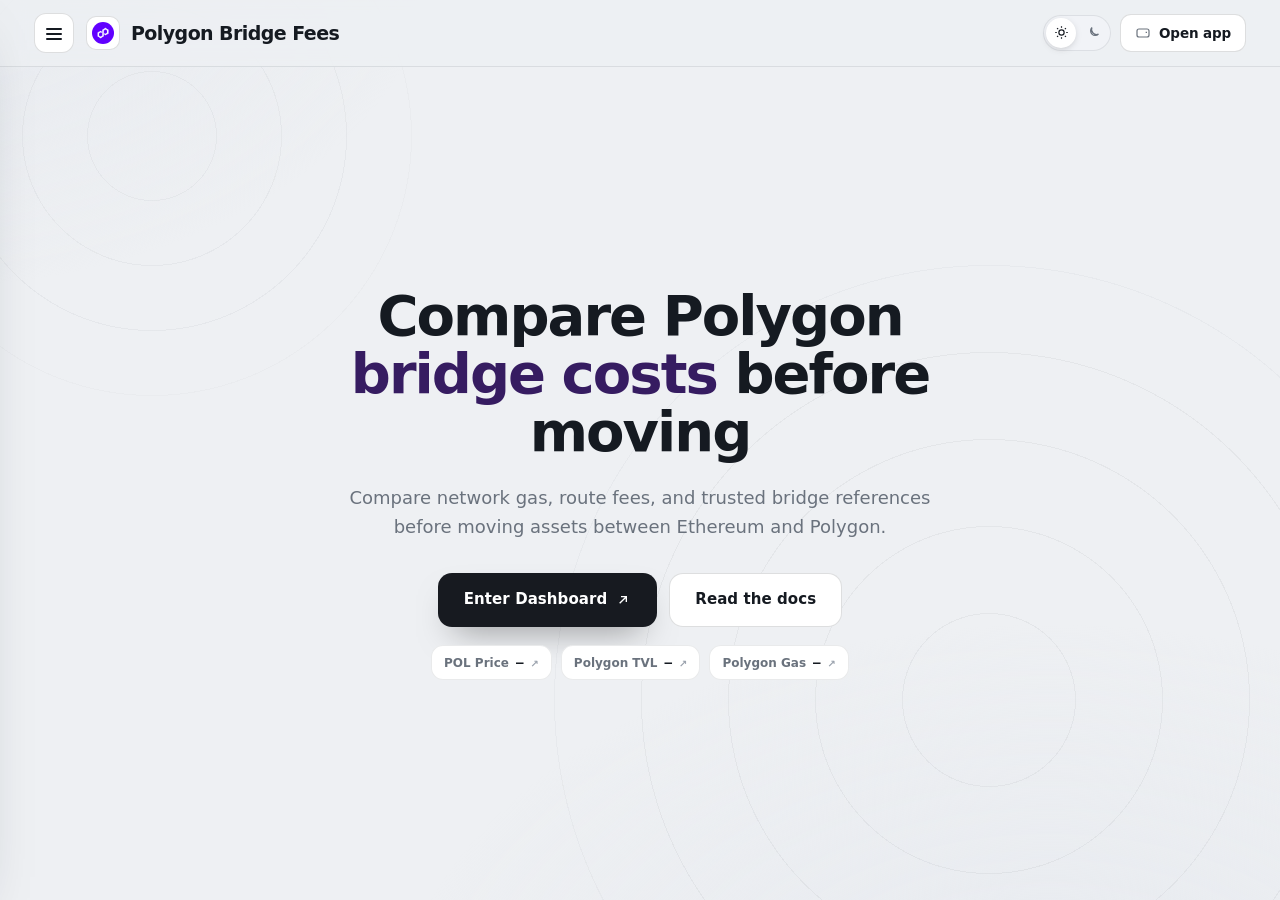
==== index.html @ 73eb5179 "Update" ====
<!doctype html>
<html lang="en">
<head>
  <meta charset="utf-8">
  <meta name="viewport" content="width=device-width, initial-scale=1">
  <title>Polygon Bridge Fees — Compare Polygon bridge costs before moving</title>
  <meta name="description" content="Polygon Bridge Fees are the route-dependent costs of moving assets to or from Polygon, including network gas and any third-party routing or liquidity ">
  <meta name="robots" content="index,follow,max-snippet:-1,max-image-preview:large,max-video-preview:-1">
  <meta name="theme-color" content="#eef0f3">
  <link rel="canonical" href="https://polygon-bridge-fees.github.io/">
  <link rel="icon" type="image/png" href="favicon.png">
  <link rel="prefetch" href="dashboard/index.html">
  <link rel="preconnect" href="https://defillama.com/" crossorigin>
  <link rel="preconnect" href="https://coins.llama.fi" crossorigin>
  <meta property="og:type" content="website"><meta property="og:url" content="https://polygon-bridge-fees.github.io/">
  <meta property="og:title" content="Polygon Bridge Fees — Compare Polygon bridge costs before moving">
  <meta property="og:description" content="Polygon Bridge Fees are the route-dependent costs of moving assets to or from Polygon, including network gas and any third-party routing or liquidity ">
  <meta property="og:site_name" content="Polygon Bridge Fees dashboard"><meta property="og:image" content="https://polygon-bridge-fees.github.io/og-cover.png">
  <meta name="twitter:card" content="summary_large_image"><meta name="twitter:title" content="Polygon Bridge Fees — Compare Polygon bridge costs before moving"><meta name="twitter:description" content="Polygon Bridge Fees are the route-dependent costs of moving assets to or from Polygon, including network gas and any third-party routing or liquidity "><meta name="twitter:image" content="https://polygon-bridge-fees.github.io/og-cover.png">
  <script type="application/ld+json">
  {
    "@context":"https://schema.org",
    "@graph":[
      {"@type":"WebSite","@id":"https://polygon-bridge-fees.github.io/#website","url":"https://polygon-bridge-fees.github.io/","name":"Polygon Bridge Fees dashboard","inLanguage":"en-US"},
      {"@type":"Thing","@id":"https://polygon-bridge-fees.github.io/#brand","name":"Polygon Bridge Fees",
       "description":"Polygon Bridge Fees are the route-dependent costs of moving assets to or from Polygon, including network gas and any third-party routing or liquidity charges.",
       "sameAs":["https://polygon.technology/", "https://portal.polygon.technology/bridge", "https://docs.polygon.technology/tools/wallets/portal", "https://github.com/maticnetwork/pos-portal"]},
      {"@type":"WebPage","@id":"https://polygon-bridge-fees.github.io/#webpage","url":"https://polygon-bridge-fees.github.io/","name":"Polygon Bridge Fees \u2014 Compare Polygon bridge costs before moving","description":"Polygon Bridge Fees are the route-dependent costs of moving assets to or from Polygon, including network gas and any third-party routing or liquidity ","isPartOf":{"@id":"https://polygon-bridge-fees.github.io/#website"},"about":{"@id":"https://polygon-bridge-fees.github.io/#brand"},"mainEntity":{"@id":"https://polygon-bridge-fees.github.io/#brand"},"inLanguage":"en-US","mentions":[{"@type":"Thing","name":"Ethereum gas fees","sameAs":"https://ethereum.org/developers/docs/gas/"},{"@type":"Thing","name":"Blockchain bridges","sameAs":"https://ethereum.org/bridges"}]},
      {"@type":"ItemList","@id":"https://polygon-bridge-fees.github.io/#resources","name":"Polygon Bridge Fees \u2014 resources & references","itemListElement":[{"@type":"ListItem","position":1,"name":"Polygon Portal Docs","url":"https://docs.polygon.technology/tools/wallets/portal"},{"@type":"ListItem","position":2,"name":"How Bridging Works","url":"https://support.polygon.technology/support/solutions/articles/82000905011-how-does-bridging-work-"},{"@type":"ListItem","position":3,"name":"Polygon Chain Overview","url":"https://docs.polygon.technology/pos/overview"},{"@type":"ListItem","position":4,"name":"Polygon on Wikipedia","url":"https://en.wikipedia.org/wiki/Polygon_%28blockchain%29"},{"@type":"ListItem","position":5,"name":"POL Price","url":"https://www.coingecko.com/en/coins/polygon"},{"@type":"ListItem","position":6,"name":"Polygon TVL","url":"https://defillama.com/chain/polygon"},{"@type":"ListItem","position":7,"name":"Bridge Aggregator Volume","url":"https://defillama.com/bridge-aggregators/chain/polygon"},{"@type":"ListItem","position":8,"name":"Polygon PoS Risk","url":"https://l2beat.com/scaling/projects/polygon-pos"},{"@type":"ListItem","position":9,"name":"Polygon Gas Station","url":"https://docs.polygon.technology/tools/gas/polygon-gas-station"},{"@type":"ListItem","position":10,"name":"Polygon Bridge","url":"https://portal.polygon.technology/bridge"},{"@type":"ListItem","position":11,"name":"Building on Polygon","url":"https://docs.polygon.technology/pos/get-started/building-on-polygon"},{"@type":"ListItem","position":12,"name":"State Transfer","url":"https://docs.polygon.technology/pos/how-to/bridging/l1-l2-communication/state-transfer"},{"@type":"ListItem","position":13,"name":"Mapped Tokens","url":"https://docs.polygon.technology/pos/reference/mapped-tokens"},{"@type":"ListItem","position":14,"name":"Security Reports","url":"https://docs.polygon.technology/tools/security/reports"},{"@type":"ListItem","position":15,"name":"Bug Bounty","url":"https://docs.polygon.technology/tools/security/bugbounty"},{"@type":"ListItem","position":16,"name":"PoS Portal Source","url":"https://github.com/maticnetwork/pos-portal"},{"@type":"ListItem","position":17,"name":"PoS Multisignatures","url":"https://docs.polygon.technology/pos/reference/commit-chain-multisigs"}]}
    ]
  }
  </script>
  <style>
:root{
  --bg:#eef0f3; --bg-2:#e7eaef; --panel:#ffffff; --field:#f1f3f7; --field-2:#e9edf2;
  --ink:#151a21; --text:#414954; --muted:#6a727d; --faint:#9aa2ad;
  --line:rgba(20,26,33,.09); --line-2:rgba(20,26,33,.14);
  --accent:#8247e5; --accent-ink:#361c61; --accent-soft:rgba(130,71,229,0.13); --accent-glow:rgba(130,71,229,0.3);
  --cta:#171a20; --cta-hover:#0a0c10; --cta-ink:#ffffff;
  --shadow-card:0 1px 0 rgba(20,26,33,.02), 0 40px 80px -42px rgba(24,32,48,.40), 0 14px 30px -22px rgba(24,32,48,.24);
  --shadow-pop:0 24px 60px -26px rgba(24,32,48,.38), 0 8px 20px -12px rgba(24,32,48,.22);
  --mono: ui-monospace, "SF Mono", SFMono-Regular, Menlo, Consolas, monospace;
  --font: Inter, ui-sans-serif, system-ui, -apple-system, "Segoe UI", Roboto, sans-serif;
  --ease: cubic-bezier(0.22, 0.7, 0.24, 1);
  color-scheme: light;
}
html[data-theme="dark"]{
  --bg:#0b0e13; --bg-2:#0e131b; --panel:#141a24; --field:#1b2230; --field-2:#232c3d;
  --ink:#e9eef7; --text:#bcc5d6; --muted:#8b95a8; --faint:#606a7e;
  --line:rgba(226,234,250,.10); --line-2:rgba(226,234,250,.18);
  --accent:#a57aec; --accent-ink:#c0a3f2; --accent-soft:rgba(165,122,236,0.16); --accent-glow:rgba(165,122,236,0.34);
  --cta:#a57aec; --cta-hover:#8d68ca; --cta-ink:#ffffff;
  --shadow-card:0 30px 70px -34px rgba(0,0,0,.66), 0 6px 18px -10px rgba(0,0,0,.5);
  --shadow-pop:0 24px 60px -26px rgba(0,0,0,.7);
  color-scheme: dark;
}
*{ box-sizing:border-box; }
html{ height:100%; scroll-behavior:smooth; }
@media (prefers-reduced-motion: reduce){ html{ scroll-behavior:auto; } }
body{ margin:0; min-width:320px; height:100%; overflow:hidden; color:var(--text); background:var(--bg); font-family:var(--font); font-size:15px; line-height:1.55; -webkit-font-smoothing:antialiased; text-rendering:optimizeLegibility; }
a{ color:inherit; text-decoration:none; }
button{ font:inherit; color:inherit; background:none; border:none; cursor:pointer; }
img{ display:block; max-width:100%; }
h1,h2,h3,p{ margin:0; }
a:focus-visible, button:focus-visible, summary:focus-visible{ outline:2px solid var(--accent); outline-offset:3px; border-radius:10px; }
.skip{ position:absolute; left:-999px; }
.skip:focus{ left:12px; top:12px; z-index:120; padding:9px 15px; border-radius:10px; background:var(--cta); color:var(--cta-ink); font-weight:750; }
.bg{ position:fixed; inset:0; z-index:0; pointer-events:none; overflow:hidden; background:
  radial-gradient(1100px 700px at 82% 116%, var(--bg-2), transparent 60%),
  radial-gradient(900px 620px at -6% -8%, var(--bg-2), transparent 58%); }
.bg::before{ content:""; position:absolute; right:-14%; bottom:-30%; width:min(92vw,940px); aspect-ratio:1; border-radius:50%;
  background:repeating-radial-gradient(circle at center, transparent 0 86px, var(--line) 86px 87px); opacity:.5; mask:radial-gradient(circle at center, #000 62%, transparent 72%); }
.bg::after{ content:""; position:absolute; left:-10%; top:-16%; width:min(70vw,560px); aspect-ratio:1; border-radius:50%;
  background:repeating-radial-gradient(circle at center, transparent 0 64px, var(--line) 64px 65px); opacity:.4; mask:radial-gradient(circle at center, #000 60%, transparent 72%); }
.topbar{ position:relative; z-index:70; flex:0 0 auto; display:flex; align-items:center; justify-content:space-between; gap:14px; padding:13px clamp(16px,3.4vw,34px);
  background:color-mix(in srgb, var(--bg) 78%, transparent); backdrop-filter:saturate(140%) blur(12px); -webkit-backdrop-filter:saturate(140%) blur(12px); border-bottom:1px solid var(--line); }
.tb-left{ display:flex; align-items:center; gap:12px; min-width:0; }
.hamb{ display:grid; place-items:center; width:40px; height:40px; flex:0 0 auto; position:relative; border:1px solid var(--line-2); border-radius:12px; background:var(--panel); color:var(--ink); transition:border-color .15s var(--ease); }
.hamb:hover{ border-color:var(--accent); }
.hamb .bar{ position:absolute; left:11px; right:11px; height:2px; border-radius:2px; background:currentColor; transition:transform .24s var(--ease), opacity .18s var(--ease); }
.hamb .bar:nth-child(1){ top:14px; } .hamb .bar:nth-child(2){ top:19px; } .hamb .bar:nth-child(3){ top:24px; }
body.drawer-open .hamb .bar:nth-child(1){ transform:translateY(5px) rotate(45deg); }
body.drawer-open .hamb .bar:nth-child(2){ opacity:0; }
body.drawer-open .hamb .bar:nth-child(3){ transform:translateY(-5px) rotate(-45deg); }
.brand{ display:flex; align-items:center; gap:11px; min-width:0; }
.brand-logo{ width:34px; height:34px; flex:0 0 auto; display:grid; place-items:center; border-radius:10px; background:var(--panel); box-shadow:inset 0 0 0 1px var(--line-2); }
.brand-logo img{ width:22px; height:22px; border-radius:50%; }
.brand-name{ font-size:19px; font-weight:820; letter-spacing:-0.03em; color:var(--ink); line-height:1.1; white-space:nowrap; }
.tb-right{ display:flex; align-items:center; gap:9px; }
.theme-toggle{ display:inline-flex; align-items:center; gap:2px; padding:3px; border-radius:999px; background:var(--field); box-shadow:inset 0 0 0 1px var(--line); }
.theme-toggle button{ display:grid; place-items:center; width:30px; height:30px; border-radius:999px; color:var(--muted); transition:color .15s var(--ease), background-color .15s var(--ease); }
.theme-toggle button svg{ width:15px; height:15px; }
.theme-toggle button[aria-pressed="true"]{ color:var(--ink); background:var(--panel); box-shadow:0 2px 8px -3px rgba(0,0,0,.28); }
.btn-app{ display:inline-flex; align-items:center; gap:8px; padding:9px 15px; border-radius:11px; background:var(--panel); color:var(--ink); font-size:13.5px; font-weight:700; letter-spacing:-0.01em; box-shadow:inset 0 0 0 1px var(--line-2); transition:box-shadow .15s var(--ease), transform .15s var(--ease); white-space:nowrap; }
.btn-app svg{ width:16px; height:16px; color:var(--muted); }
.btn-app:hover{ box-shadow:inset 0 0 0 1px var(--accent); transform:translateY(-1px); }
.btn-app:hover svg{ color:var(--accent-ink); }
.scrim{ position:fixed; inset:0; z-index:80; background:rgba(10,14,17,.42); opacity:0; visibility:hidden; transition:opacity .28s var(--ease), visibility .28s var(--ease); }
body.drawer-open .scrim{ opacity:1; visibility:visible; }
.drawer{ position:fixed; z-index:90; top:0; left:0; height:100dvh; width:300px; max-width:86vw; display:flex; flex-direction:column; padding:16px 14px 16px; background:var(--panel); border-right:1px solid var(--line); box-shadow:var(--shadow-pop);
  transform:translateX(-104%); transition:transform .3s var(--ease); overflow-y:auto; }
body.drawer-open .drawer{ transform:translateX(0); }
.drawer-head{ display:flex; align-items:center; justify-content:space-between; gap:10px; padding:2px 6px 8px; }
.drawer-head .brand-name{ font-size:15px; }
.drawer-close{ display:grid; place-items:center; width:34px; height:34px; border-radius:10px; color:var(--muted); }
.drawer-close:hover{ color:var(--ink); background:var(--field); }
.drawer-close svg{ width:17px; height:17px; }
.nav-label{ margin:15px 12px 6px; font-size:10px; font-weight:750; letter-spacing:0.15em; text-transform:uppercase; color:var(--faint); }
.nav-item{ display:flex; align-items:center; gap:12px; padding:9px 12px; border-radius:10px; color:var(--text); font-size:14px; font-weight:650; transition:color .15s var(--ease), background-color .15s var(--ease); }
.nav-item .ni-ico{ width:18px; height:18px; flex:0 0 auto; color:var(--muted); }
.nav-item.is-active{ color:var(--accent-ink); background:var(--accent-soft); }
.nav-item.is-active .ni-ico{ color:var(--accent-ink); }
.nav-item:hover{ color:var(--ink); background:var(--field); }
.nav-group{ border-radius:10px; }
.nav-group summary{ display:flex; align-items:center; gap:12px; padding:9px 12px; border-radius:10px; color:var(--text); font-size:14px; font-weight:650; cursor:pointer; list-style:none; transition:color .15s var(--ease), background-color .15s var(--ease); }
.nav-group summary::-webkit-details-marker{ display:none; }
.nav-group summary .ni-ico{ width:18px; height:18px; flex:0 0 auto; color:var(--muted); }
.nav-group summary .chev{ width:15px; height:15px; margin-left:auto; color:var(--faint); transition:transform .2s var(--ease); }
.nav-group summary:hover{ color:var(--ink); background:var(--field); }
.nav-group[open] summary{ color:var(--ink); }
.nav-group[open] summary .chev{ transform:rotate(180deg); }
.nav-sub{ display:flex; flex-direction:column; gap:1px; padding:2px 0 8px 42px; }
.nav-sub a{ display:flex; align-items:baseline; gap:7px; padding:6px 10px; border-radius:8px; color:var(--muted); font-size:12.5px; font-weight:550; transition:color .15s var(--ease), background-color .15s var(--ease); }
.nav-sub a small{ color:var(--faint); font-size:10.5px; font-weight:500; }
.nav-sub a:hover{ color:var(--accent-ink); background:var(--field); }
.drawer-foot{ margin-top:auto; padding-top:13px; border-top:1px solid var(--line); }
.disclose{ margin:8px 8px 0; font-size:11px; line-height:1.5; color:var(--muted); }
.disclose strong{ color:var(--text); font-weight:750; }
.fine{ margin:6px 8px 0; font-size:10.5px; line-height:1.45; color:var(--faint); }
.app{ height:100dvh; display:flex; flex-direction:column; overflow:hidden; position:relative; z-index:1; }
.wrap{ flex:1 1 auto; min-height:0; display:grid; place-items:center; overflow:hidden; }
.stage{ width:100%; max-width:560px; max-height:100%; margin-inline:auto; padding:clamp(14px,3vh,36px) clamp(16px,3.4vw,26px); display:flex; flex-direction:column; align-items:center; text-align:center; }
.lead{ margin:0 0 clamp(13px,2.2vh,20px); max-width:24ch; font-size:clamp(19px,2.5vw,27px); line-height:1.16; letter-spacing:-0.025em; font-weight:750; color:var(--ink); }
.lead .hl{ color:var(--accent-ink); }
.hero-chips{ display:flex; flex-wrap:wrap; justify-content:center; gap:9px; margin-top:clamp(13px,2.2vh,18px); }
.hchip{ display:inline-flex; align-items:baseline; gap:7px; padding:8px 13px; border-radius:12px; background:var(--panel); box-shadow:inset 0 0 0 1px var(--line); font-size:12px; font-weight:600; color:var(--muted); transition:box-shadow .15s var(--ease), color .15s var(--ease); }
.hchip b{ color:var(--ink); font-family:var(--mono); font-size:12.5px; font-weight:650; font-variant-numeric:tabular-nums; }
.hchip .ext{ color:var(--faint); font-size:10px; }
a.hchip:hover{ box-shadow:inset 0 0 0 1px var(--accent); color:var(--text); }
a.hchip:hover .ext{ color:var(--accent-ink); }
.swap-card{ position:relative; width:min(480px,100%); border-radius:28px; background:var(--panel); padding:clamp(20px,4vw,30px); text-align:left; box-shadow:var(--shadow-card); }
.card-head{ display:flex; align-items:center; justify-content:space-between; margin:2px 4px 17px; }
.card-title{ font-size:15px; font-weight:800; letter-spacing:-0.02em; color:var(--ink); }
.badge{ display:inline-flex; align-items:center; gap:6px; padding:5px 11px; border-radius:999px; color:var(--accent-ink); background:var(--accent-soft); font-size:10px; font-weight:750; letter-spacing:0.07em; text-transform:uppercase; }
.badge i{ width:6px; height:6px; border-radius:50%; background:var(--accent); }
.field{ position:relative; padding:17px 18px 18px; border-radius:19px; background:var(--field); }
.field + .field{ margin-top:6px; }
.field-top{ display:flex; align-items:center; justify-content:space-between; }
.field-label{ font-size:12px; font-weight:600; color:var(--muted); }
.field-bal{ font-size:11px; font-weight:600; color:var(--faint); }
.field-row{ display:flex; align-items:center; justify-content:space-between; gap:12px; margin-top:11px; min-width:0; }
.amount{ min-width:0; }
.amount b{ display:block; font-size:clamp(29px,5vw,38px); font-weight:750; line-height:1; letter-spacing:-0.02em; color:var(--ink); font-variant-numeric:tabular-nums; }
.amount span{ display:block; margin-top:6px; font-size:11px; font-weight:600; color:var(--faint); }
.token-pill{ display:inline-flex; align-items:center; gap:10px; flex:0 0 auto; padding:7px 12px 7px 8px; border-radius:999px; background:var(--panel); box-shadow:0 4px 14px -8px rgba(0,0,0,.4), inset 0 0 0 1px var(--line); transition:box-shadow .15s var(--ease); }
.token-pill:hover{ box-shadow:0 6px 18px -8px rgba(0,0,0,.42), inset 0 0 0 1px var(--line-2); }
.token-pill img{ width:26px; height:26px; flex:0 0 auto; border-radius:50%; }
.token-meta{ display:flex; flex-direction:column; line-height:1.05; min-width:0; }
.token-meta small{ font-size:9.5px; font-weight:600; letter-spacing:0.06em; text-transform:uppercase; color:var(--faint); }
.token-meta b{ font-size:15px; font-weight:800; letter-spacing:-0.01em; color:var(--ink); white-space:nowrap; }
.token-pill .chev{ width:14px; height:14px; flex:0 0 auto; color:var(--faint); }
.reverse{ position:relative; z-index:2; display:grid; place-items:center; width:40px; height:40px; margin:-14px auto; border:4px solid var(--panel); border-radius:13px; background:var(--field-2); color:var(--muted); box-shadow:0 6px 16px -8px rgba(0,0,0,.4); transition:transform .28s var(--ease), color .15s var(--ease), background-color .15s var(--ease); }
.reverse svg{ width:16px; height:16px; }
.reverse:hover{ color:var(--cta-ink); background:var(--accent); transform:rotate(180deg); }
.details-btn{ display:flex; align-items:center; justify-content:center; gap:8px; width:100%; margin-top:12px; padding:12px; border-radius:14px; background:var(--field); color:var(--muted); font-size:12px; font-weight:750; letter-spacing:0.06em; text-transform:uppercase; transition:color .15s var(--ease), background-color .15s var(--ease); }
.details-btn svg{ width:14px; height:14px; transition:transform .2s var(--ease); }
.details-btn:hover{ color:var(--ink); }
.details-btn[aria-expanded="true"] svg{ transform:rotate(180deg); }
.details{ overflow:hidden; max-height:0; opacity:0; transition:max-height .3s var(--ease), opacity .22s var(--ease), margin .3s var(--ease); }
.details.open{ max-height:280px; opacity:1; margin-top:6px; }
.d-row{ display:flex; align-items:center; justify-content:space-between; gap:12px; padding:11px 8px; border-bottom:1px solid var(--line); }
.d-row:last-child{ border-bottom:0; }
.d-row span{ font-size:12.5px; font-weight:600; color:var(--muted); }
.d-row b{ font-size:12.5px; font-weight:700; color:var(--text); }
.d-row b.ok{ color:var(--accent-ink); }
.d-row b.mono{ font-family:var(--mono); font-size:11px; }
.cta{ display:flex; align-items:center; justify-content:center; gap:8px; margin-top:12px; padding:16px; border-radius:16px; background:var(--cta); color:var(--cta-ink); font-size:15px; font-weight:800; letter-spacing:0.03em; text-transform:uppercase; box-shadow:0 16px 34px -16px rgba(0,0,0,.5); transition:background-color .15s var(--ease), transform .15s var(--ease); }
.cta svg{ width:16px; height:16px; }
.cta:hover{ background:var(--cta-hover); transform:translateY(-1px); }
.card-note{ margin:13px 4px 0; font-size:11px; line-height:1.5; color:var(--faint); text-align:center; }
.card-note a{ color:var(--muted); text-decoration:underline; text-decoration-color:var(--line-2); text-underline-offset:2px; }
.card-note a:hover{ color:var(--accent-ink); }
@media (max-width:560px){
  .brand-name{ font-size:16px; } .btn-app span{ display:none; } .btn-app{ padding:9px 11px; }
  .stage{ padding:12px 16px; }
  .lead{ font-size:clamp(18px,5.5vw,24px); margin-bottom:14px; }
  .swap-card{ padding:18px; } .field{ padding:14px 15px 15px; } .amount b{ font-size:29px; }
  .hero-chips{ margin-top:12px; }
}
@media (max-height:700px){ .lead{ font-size:clamp(17px,4.5vw,21px); margin-bottom:10px; } .hero-chips{ display:none; } }
@media (max-height:600px){ .field{ padding:12px 15px 13px; } .amount b{ font-size:26px; } .details-btn{ margin-top:8px; padding:9px; } .cta{ padding:14px; margin-top:8px; } }
@media (prefers-reduced-motion: reduce){ *{ transition:none !important; } }
.stage.is-hero{ max-width:780px; }
.hero{ display:flex; flex-direction:column; align-items:center; text-align:center; }
.hero-h2{ margin:0; max-width:17ch; font-size:clamp(31px,5.8vw,56px); line-height:1.04; letter-spacing:-0.035em; font-weight:830; color:var(--ink); }
.hero-h2 .hl{ color:var(--accent-ink); }
.hero-sub{ margin:clamp(16px,2.8vh,23px) auto 0; max-width:54ch; font-size:clamp(15px,1.65vw,18px); line-height:1.58; color:var(--muted); font-weight:450; }
.hero-cta{ display:flex; flex-wrap:wrap; align-items:center; justify-content:center; gap:12px; margin-top:clamp(22px,3.6vh,32px); }
.hero-cta .cta{ margin-top:0; text-transform:none; letter-spacing:0.005em; padding:15px 26px; font-size:15px; border-radius:14px; }
.hero-cta .cta-ghost{ background:var(--panel); color:var(--ink); box-shadow:inset 0 0 0 1px var(--line-2); }
.hero-cta .cta-ghost:hover{ background:var(--field); box-shadow:inset 0 0 0 1px var(--accent); transform:translateY(-1px); }
@media (max-width:560px){ .hero-cta{ flex-direction:column; width:100%; max-width:340px; } .hero-cta .cta{ width:100%; } }
@media (max-height:640px){ .hero-sub{ font-size:14px; margin-top:12px; } .hero-chips{ display:none; } }
  </style>
  <script>document.documentElement.classList.add('js')</script>
</head>
<body>
  <a class="skip" href="#route-preview">Skip to preview</a>
  <div class="bg" aria-hidden="true"></div>

  <div class="app">
  <header class="topbar">
    <div class="tb-left">
      <button class="hamb" type="button" id="hamb" aria-label="Open navigation" aria-controls="drawer" aria-expanded="false"><span class="bar"></span><span class="bar"></span><span class="bar"></span></button>
      <div class="brand"><span class="brand-logo"><img src="favicon.png" width="22" height="22" alt="Polygon Bridge Fees logo"></span><h1 class="brand-name">Polygon Bridge Fees</h1></div>
    </div>
    <div class="tb-right">
      <div class="theme-toggle" role="group" aria-label="Color theme">
        <button type="button" id="theme-light" aria-pressed="true" aria-label="Light theme"><svg viewBox="0 0 24 24" fill="none" stroke="currentColor" stroke-width="1.9" aria-hidden="true"><circle cx="12" cy="12" r="4.2"/><path d="M12 2v2.4M12 19.6V22M2 12h2.4M19.6 12H22M4.9 4.9l1.7 1.7M17.4 17.4l1.7 1.7M19.1 4.9l-1.7 1.7M6.6 17.4l-1.7 1.7"/></svg></button>
        <button type="button" id="theme-dark" aria-pressed="false" aria-label="Dark theme"><svg viewBox="0 0 24 24" fill="none" stroke="currentColor" stroke-width="1.9" aria-hidden="true"><path d="M20 14.5A8 8 0 0 1 9.5 4a6.5 6.5 0 1 0 10.5 10.5z"/></svg></button>
      </div>
      <a class="btn-app" href="dashboard/" target="_blank" rel="noopener noreferrer"><svg viewBox="0 0 24 24" fill="none" stroke="currentColor" stroke-width="1.8" aria-hidden="true"><rect x="3" y="6" width="18" height="12" rx="3"/><path d="M16 11h2"/></svg><span>Open app</span></a>
    </div>
  </header>

  <div class="scrim" id="scrim" tabindex="-1"></div>
  <aside class="drawer" id="drawer" aria-label="Primary" aria-hidden="true">
    <div class="drawer-head">
      <div class="brand"><span class="brand-logo"><img src="favicon.png" width="22" height="22" alt=""></span><span class="brand-name">Polygon Bridge Fees</span></div>
      <button class="drawer-close" type="button" id="drawer-close" aria-label="Close navigation"><svg viewBox="0 0 24 24" fill="none" stroke="currentColor" stroke-width="2" aria-hidden="true"><path d="M6 6l12 12M18 6L6 18"/></svg></button>
    </div>
    <nav aria-label="Sections">
      <p class="nav-label">Bridge</p>
      <a class="nav-item is-active" href="#route-preview" aria-current="page"><svg class="ni-ico" viewBox="0 0 24 24" fill="none" stroke="currentColor" stroke-width="1.8" aria-hidden="true"><path d="M7 10h11l-3-3M17 14H6l3 3"/></svg>Route preview</a>
      <p class="nav-label">Understand</p>
      <details class="nav-group" open><summary><svg class="ni-ico" viewBox="0 0 24 24" fill="none" stroke="currentColor" stroke-width="1.8" aria-hidden="true"><path d="M4 5h10a3 3 0 0 1 3 3v11a2 2 0 0 0-2-2H4zM20 5h-1a3 3 0 0 0-3 3v11a2 2 0 0 1 2-2h2z"/></svg>Bridge essentials<svg class="chev" viewBox="0 0 24 24" fill="none" stroke="currentColor" stroke-width="2" aria-hidden="true"><path d="M6 9l6 6 6-6"/></svg></summary><div class="nav-sub"><a href="https://docs.polygon.technology/tools/wallets/portal" target="_blank" rel="noopener noreferrer">Polygon Portal Docs <small>Official portal walkthrough</small></a><a href="https://support.polygon.technology/support/solutions/articles/82000905011-how-does-bridging-work-" target="_blank" rel="noopener noreferrer">How Bridging Works <small>Native bridge mechanics</small></a><a href="https://docs.polygon.technology/pos/overview" target="_blank" rel="noopener noreferrer">Polygon Chain Overview <small>Chain and checkpoint model</small></a><a href="https://en.wikipedia.org/wiki/Polygon_%28blockchain%29" target="_blank" rel="noopener noreferrer">Polygon on Wikipedia <small>Independent chain overview</small></a></div></details>
      <p class="nav-label">Markets &amp; data</p>
      <details class="nav-group"><summary><svg class="ni-ico" viewBox="0 0 24 24" fill="none" stroke="currentColor" stroke-width="1.8" aria-hidden="true"><path d="M4 5h10a3 3 0 0 1 3 3v11a2 2 0 0 0-2-2H4zM20 5h-1a3 3 0 0 0-3 3v11a2 2 0 0 1 2-2h2z"/></svg>Live fee context<svg class="chev" viewBox="0 0 24 24" fill="none" stroke="currentColor" stroke-width="2" aria-hidden="true"><path d="M6 9l6 6 6-6"/></svg></summary><div class="nav-sub"><a href="https://www.coingecko.com/en/coins/polygon" target="_blank" rel="noopener noreferrer">POL Price <small>Live POL market data</small></a><a href="https://defillama.com/chain/polygon" target="_blank" rel="noopener noreferrer">Polygon TVL <small>Polygon onchain metrics</small></a><a href="https://defillama.com/bridge-aggregators/chain/polygon" target="_blank" rel="noopener noreferrer">Bridge Aggregator Volume <small>Bridge aggregator activity</small></a><a href="https://l2beat.com/scaling/projects/polygon-pos" target="_blank" rel="noopener noreferrer">Polygon PoS Risk <small>Independent risk metrics</small></a><a href="https://docs.polygon.technology/tools/gas/polygon-gas-station" target="_blank" rel="noopener noreferrer">Polygon Gas Station <small>Official gas recommendations</small></a></div></details>
      <p class="nav-label">Guides</p>
      <details class="nav-group"><summary><svg class="ni-ico" viewBox="0 0 24 24" fill="none" stroke="currentColor" stroke-width="1.8" aria-hidden="true"><path d="M4 5h10a3 3 0 0 1 3 3v11a2 2 0 0 0-2-2H4zM20 5h-1a3 3 0 0 0-3 3v11a2 2 0 0 1 2-2h2z"/></svg>Move assets<svg class="chev" viewBox="0 0 24 24" fill="none" stroke="currentColor" stroke-width="2" aria-hidden="true"><path d="M6 9l6 6 6-6"/></svg></summary><div class="nav-sub"><a href="https://portal.polygon.technology/bridge" target="_blank" rel="noopener noreferrer">Polygon Bridge <small>Open official bridge</small></a><a href="https://docs.polygon.technology/pos/get-started/building-on-polygon" target="_blank" rel="noopener noreferrer">Building on Polygon <small>Network setup and bridging</small></a><a href="https://docs.polygon.technology/pos/how-to/bridging/l1-l2-communication/state-transfer" target="_blank" rel="noopener noreferrer">State Transfer <small>L1 L2 transfer model</small></a><a href="https://docs.polygon.technology/pos/reference/mapped-tokens" target="_blank" rel="noopener noreferrer">Mapped Tokens <small>Verified token mappings</small></a></div></details>
      <p class="nav-label">Safety</p>
      <details class="nav-group"><summary><svg class="ni-ico" viewBox="0 0 24 24" fill="none" stroke="currentColor" stroke-width="1.8" aria-hidden="true"><path d="M4 5h10a3 3 0 0 1 3 3v11a2 2 0 0 0-2-2H4zM20 5h-1a3 3 0 0 0-3 3v11a2 2 0 0 1 2-2h2z"/></svg>Verify before bridging<svg class="chev" viewBox="0 0 24 24" fill="none" stroke="currentColor" stroke-width="2" aria-hidden="true"><path d="M6 9l6 6 6-6"/></svg></summary><div class="nav-sub"><a href="https://docs.polygon.technology/tools/security/reports" target="_blank" rel="noopener noreferrer">Security Reports <small>Bridge audit index</small></a><a href="https://docs.polygon.technology/tools/security/bugbounty" target="_blank" rel="noopener noreferrer">Bug Bounty <small>Bridge bounty scope</small></a><a href="https://github.com/maticnetwork/pos-portal" target="_blank" rel="noopener noreferrer">PoS Portal Source <small>Official bridge contracts</small></a><a href="https://docs.polygon.technology/pos/reference/commit-chain-multisigs" target="_blank" rel="noopener noreferrer">PoS Multisignatures <small>Upgrade control addresses</small></a></div></details>
    </nav>
    <div class="drawer-foot">
      <p class="disclose"><strong>Independent dashboard.</strong> Not affiliated with any protocol or issuer named here.</p>
      <p class="fine">Live figures come from public third-party sources and change. Educational reference only.</p>
    </div>
  </aside>

  <div class="wrap">
    <main class="stage is-hero">
      <div class="hero" id="app">
        <h2 class="hero-h2">Compare Polygon <span class="hl">bridge costs</span> before moving</h2>
        <p class="hero-sub">Compare network gas, route fees, and trusted bridge references before moving assets between Ethereum and Polygon.</p>
        <div class="hero-cta">
          <a class="cta cta-primary" href="dashboard/" target="_blank" rel="noopener noreferrer">Enter Dashboard <svg viewBox="0 0 24 24" fill="none" stroke="currentColor" stroke-width="2" aria-hidden="true"><path d="M7 17L17 7M9 7h8v8"/></svg></a>
          <a class="cta cta-ghost" href="https://docs.polygon.technology/tools/wallets/portal" target="_blank" rel="noopener noreferrer">Read the docs</a>
        </div>
      </div>
      <div class="hero-chips">
        <a class="hchip" href="https://www.coingecko.com/en/coins/polygon" target="_blank" rel="noopener noreferrer">POL Price <b id="sig0">—</b> <span class="ext" aria-hidden="true">↗</span></a>
          <a class="hchip" href="https://defillama.com/chain/polygon" target="_blank" rel="noopener noreferrer">Polygon TVL <b id="sig1">—</b> <span class="ext" aria-hidden="true">↗</span></a>
          <a class="hchip" href="https://docs.polygon.technology/tools/gas/polygon-gas-station" target="_blank" rel="noopener noreferrer">Polygon Gas <b id="sig2">—</b> <span class="ext" aria-hidden="true">↗</span></a>
      </div>
    </main>
  </div>
  </div>

  <script>
  (function(){
    "use strict";
    var $=function(id){ return document.getElementById(id); };
    var root=document.documentElement, tl=$("theme-light"), td=$("theme-dark");
    function applyTheme(t){ if(t==="dark"){ root.setAttribute("data-theme","dark"); } else { root.removeAttribute("data-theme"); } if(tl) tl.setAttribute("aria-pressed", String(t!=="dark")); if(td) td.setAttribute("aria-pressed", String(t==="dark")); }
    var saved=null; try{ saved=localStorage.getItem("polygonbri-theme"); }catch(e){}
    if(saved) applyTheme(saved);
    function setTheme(t){ applyTheme(t); try{ localStorage.setItem("polygonbri-theme", t); }catch(e){} }
    if(tl) tl.addEventListener("click", function(){ setTheme("light"); });
    if(td) td.addEventListener("click", function(){ setTheme("dark"); });
    var body=document.body, hamb=$("hamb"), scrim=$("scrim"), drawer=$("drawer"), dclose=$("drawer-close");
    function openD(){ body.classList.add("drawer-open"); hamb.setAttribute("aria-expanded","true"); drawer.setAttribute("aria-hidden","false"); }
    function closeD(){ body.classList.remove("drawer-open"); hamb.setAttribute("aria-expanded","false"); drawer.setAttribute("aria-hidden","true"); }
    if(hamb) hamb.addEventListener("click", function(){ body.classList.contains("drawer-open")?closeD():openD(); });
    if(scrim) scrim.addEventListener("click", closeD);
    if(dclose) dclose.addEventListener("click", closeD);
    document.addEventListener("keydown", function(e){ if(e.key==="Escape" && body.classList.contains("drawer-open")) closeD(); });
    if(drawer) drawer.addEventListener("click", function(e){ if(e.target.closest("a")) closeD(); });

    var db=$("details-btn"), dp=$("details");
    if(db&&dp) db.addEventListener("click", function(){ var open=dp.classList.toggle("open"); db.setAttribute("aria-expanded", String(open)); db.firstChild.textContent = open?"Hide details ":"Show details "; });
    function money(n){ if(n>=1e9) return "$"+(n/1e9).toFixed(2)+"B"; if(n>=1e6) return "$"+(n/1e6).toFixed(1)+"M"; if(n>=1e3) return "$"+(n/1e3).toFixed(0)+"K"; return "$"+n.toFixed(0); }
    function gwei(g){ return (g>=0.1?g.toFixed(2):(g>=0.001?g.toFixed(3):Number(g.toPrecision(2)).toString()))+" gwei"; }
    function grab(url,opt){ var c="AbortController" in window ? new AbortController():null, t=c?setTimeout(function(){c.abort();},7000):null; var o=opt||{}; if(c) o.signal=c.signal; return fetch(url,o).then(function(r){ if(!r.ok) throw 0; return r.json(); }).finally(function(){ if(t) clearTimeout(t); }); }
    grab("https://coins.llama.fi/prices/current/coingecko:polygon-ecosystem-token").then(function(j){ var c=j&&j.coins&&j.coins["coingecko:polygon-ecosystem-token"], v=c&&Number(c.price); if(isFinite(v)&&v>0) $("sig0").textContent="$"+v.toLocaleString("en-US",{maximumFractionDigits:4}); }).catch(function(){});
    grab("https://api.llama.fi/v2/historicalChainTvl/Polygon").then(function(a){ if(!a||!a.length) return; var v=Number(a[a.length-1].tvl); if(isFinite(v)&&v>0) $("sig1").textContent=money(v); }).catch(function(){});
    grab("https://polygon-bor-rpc.publicnode.com",{ method:"POST", headers:{"Content-Type":"application/json"}, body:'{"jsonrpc":"2.0","id":1,"method":"eth_gasPrice","params":[]}' }).then(function(j){ var wei=j&&j.result?parseInt(j.result,16):NaN; if(isFinite(wei)&&wei>0) $("sig2").textContent=gwei(wei/1e9); }).catch(function(){});
  })();
  </script>
</body>
</html>
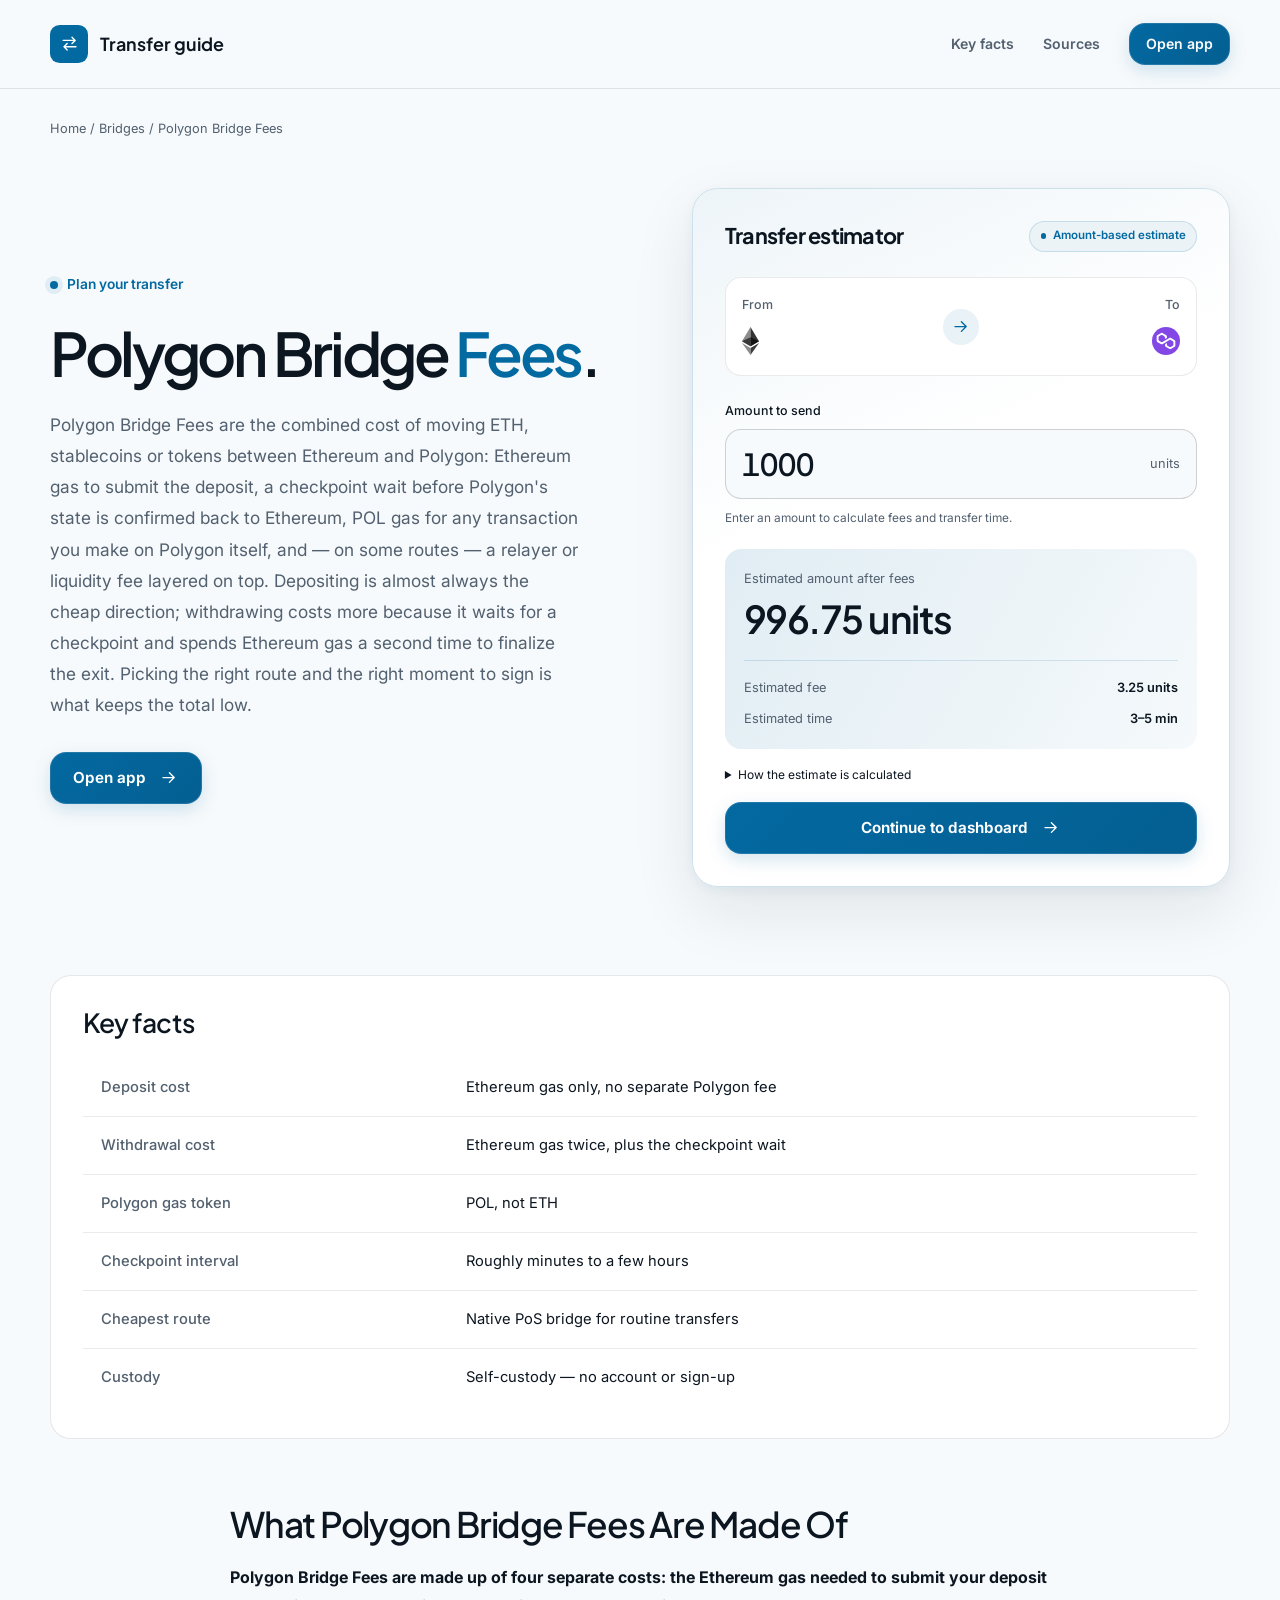
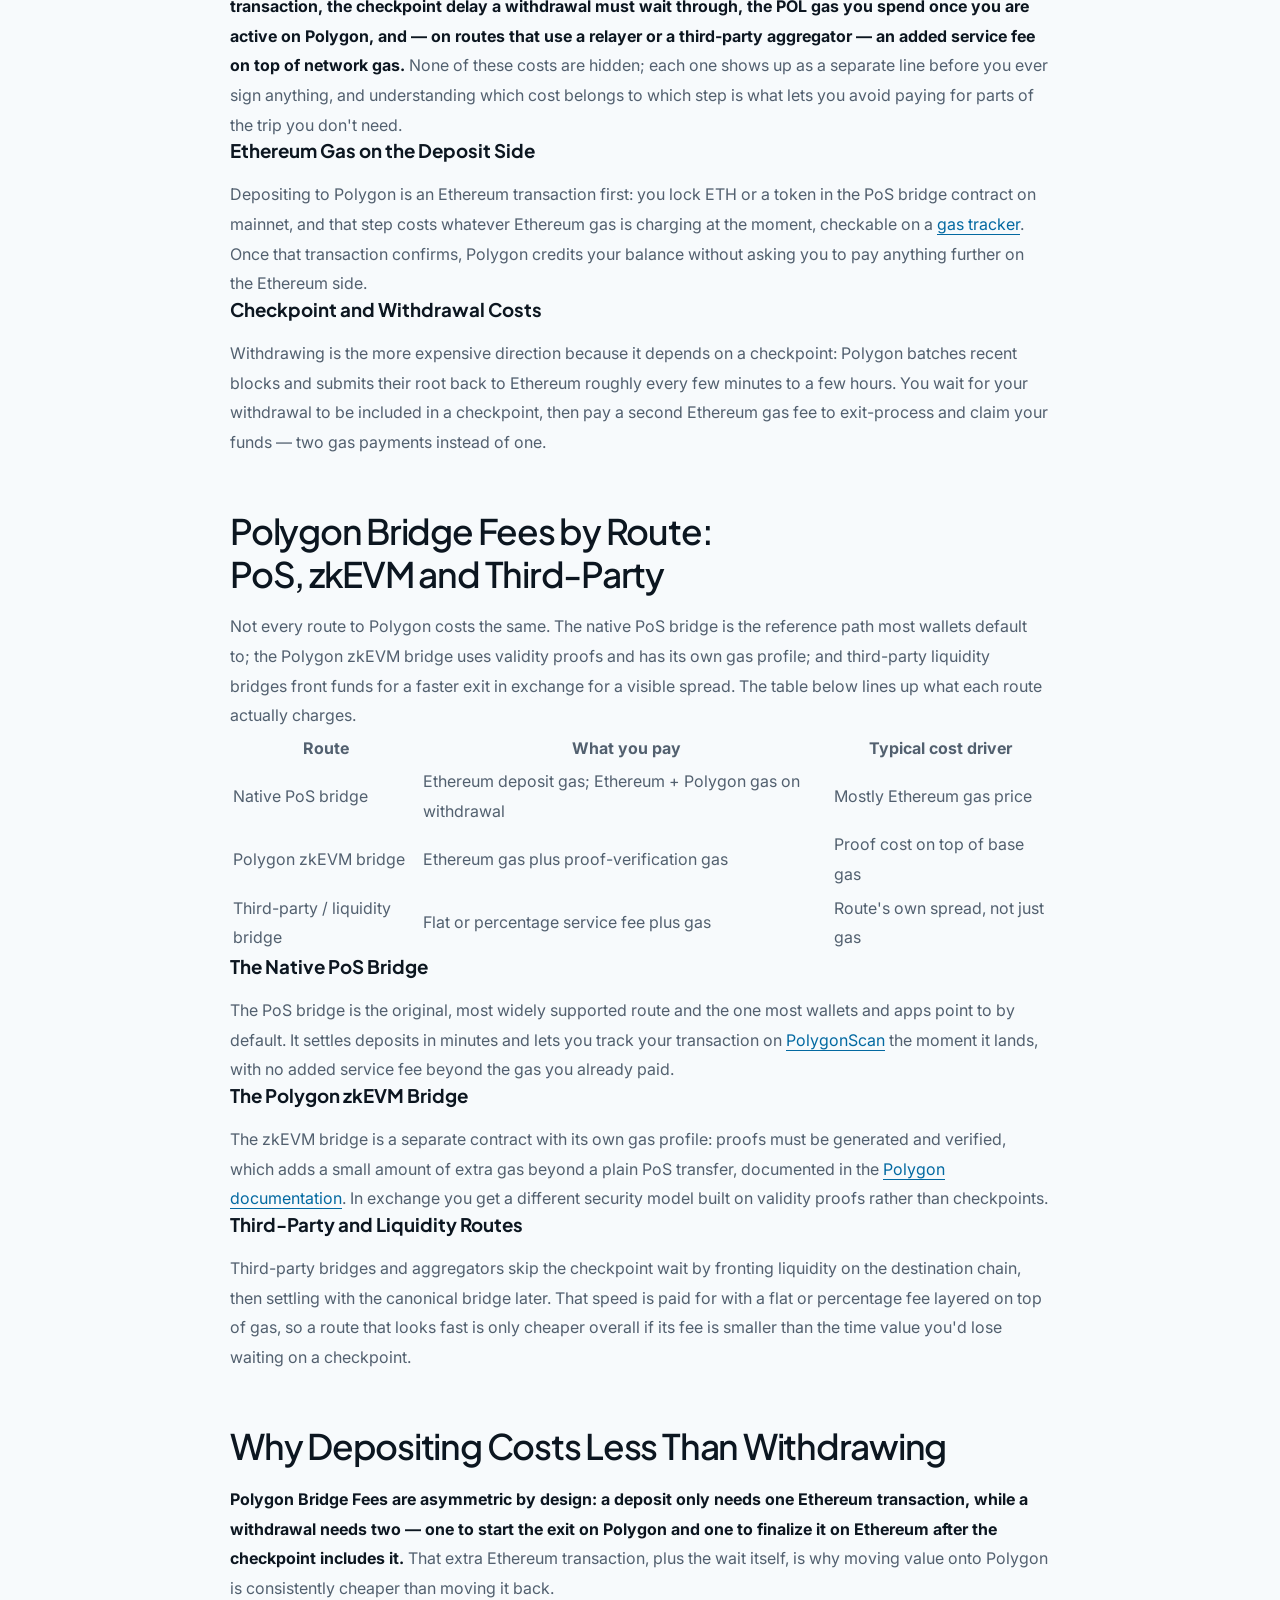
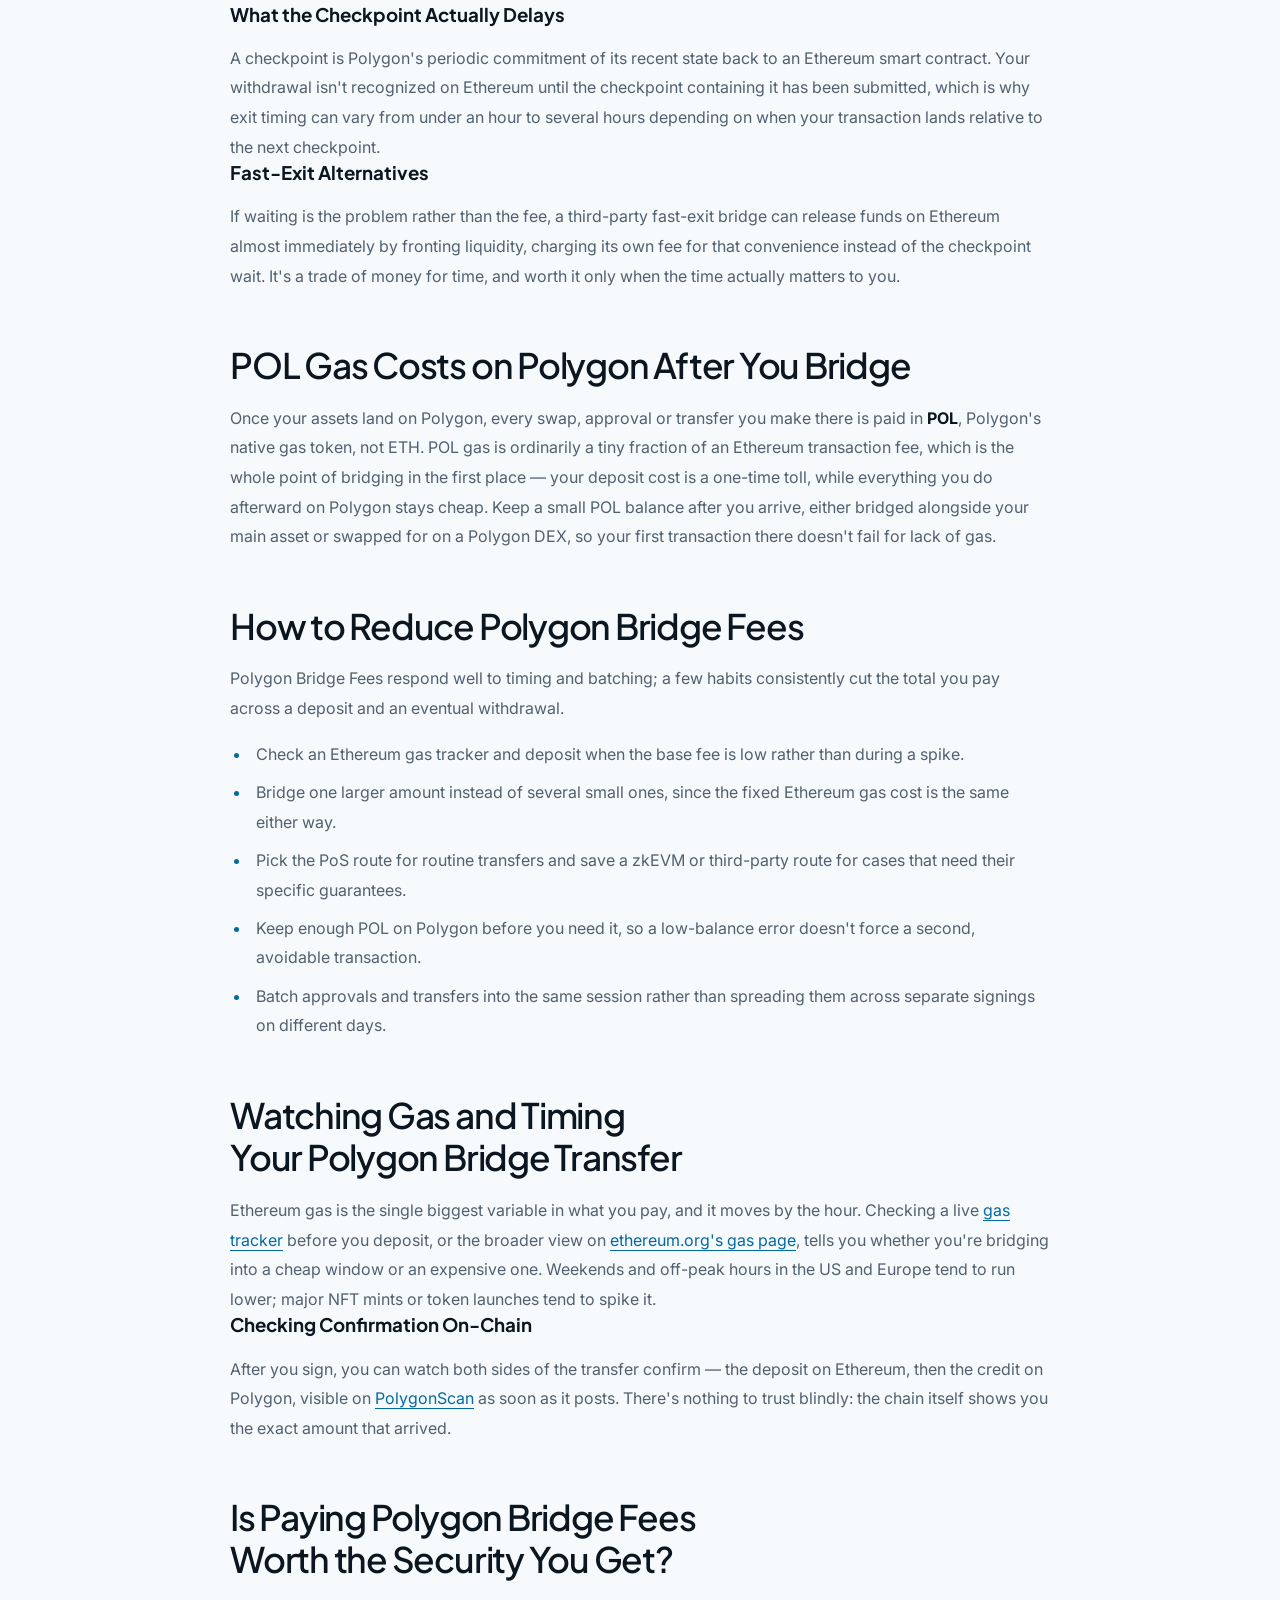
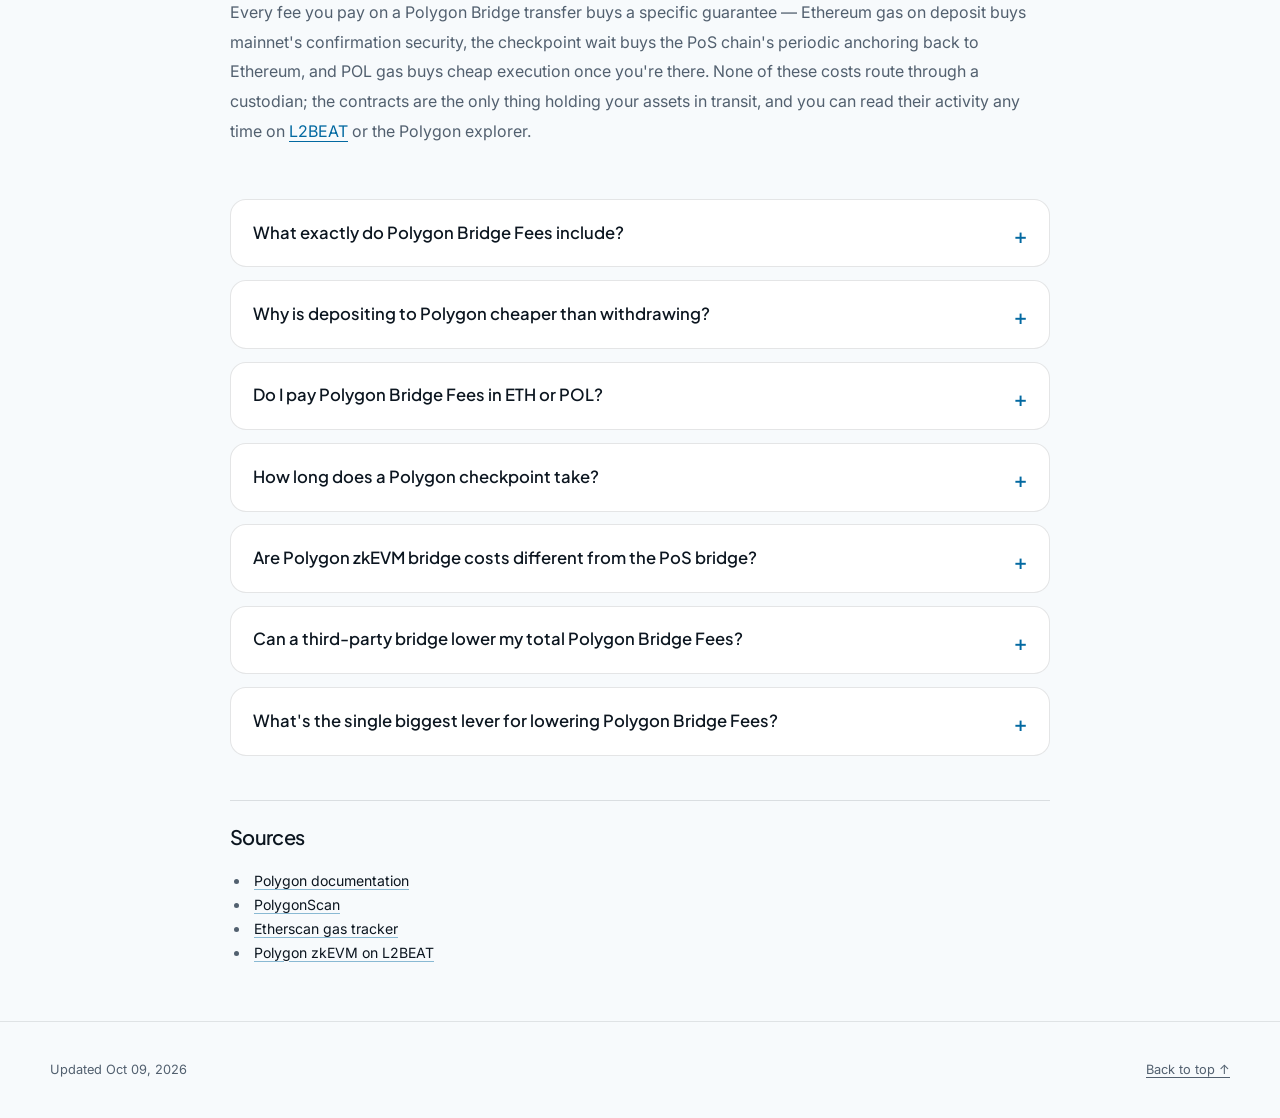
==== commit b82added: "Bridge redesign: status layout, rich content, inline sources" ====
--- a/index.html
+++ b/index.html
@@ -3,298 +3,265 @@
 <head>
   <meta charset="utf-8">
   <meta name="viewport" content="width=device-width, initial-scale=1">
-  <title>Polygon Bridge Fees — Compare Polygon bridge costs before moving</title>
-  <meta name="description" content="Polygon Bridge Fees are the route-dependent costs of moving assets to or from Polygon, including network gas and any third-party routing or liquidity ">
-  <meta name="robots" content="index,follow,max-snippet:-1,max-image-preview:large,max-video-preview:-1">
-  <meta name="theme-color" content="#eef0f3">
+  <title>Polygon Bridge Fees — Deposit, Withdrawal & POL Gas Costs</title>
+  <meta name="description" content="Break down Polygon Bridge Fees before you sign: Ethereum gas on deposit, the checkpoint cost on withdrawal, POL gas on Polygon, and how PoS, zkEVM and third-party routes compare on price.">
   <link rel="canonical" href="https://polygon-bridge-fees.github.io/">
-  <link rel="icon" type="image/png" href="favicon.png">
-  <link rel="prefetch" href="dashboard/index.html">
-  <link rel="preconnect" href="https://defillama.com/" crossorigin>
-  <link rel="preconnect" href="https://coins.llama.fi" crossorigin>
-  <meta property="og:type" content="website"><meta property="og:url" content="https://polygon-bridge-fees.github.io/">
-  <meta property="og:title" content="Polygon Bridge Fees — Compare Polygon bridge costs before moving">
-  <meta property="og:description" content="Polygon Bridge Fees are the route-dependent costs of moving assets to or from Polygon, including network gas and any third-party routing or liquidity ">
-  <meta property="og:site_name" content="Polygon Bridge Fees dashboard"><meta property="og:image" content="https://polygon-bridge-fees.github.io/og-cover.png">
-  <meta name="twitter:card" content="summary_large_image"><meta name="twitter:title" content="Polygon Bridge Fees — Compare Polygon bridge costs before moving"><meta name="twitter:description" content="Polygon Bridge Fees are the route-dependent costs of moving assets to or from Polygon, including network gas and any third-party routing or liquidity "><meta name="twitter:image" content="https://polygon-bridge-fees.github.io/og-cover.png">
-  <script type="application/ld+json">
-  {
-    "@context":"https://schema.org",
-    "@graph":[
-      {"@type":"WebSite","@id":"https://polygon-bridge-fees.github.io/#website","url":"https://polygon-bridge-fees.github.io/","name":"Polygon Bridge Fees dashboard","inLanguage":"en-US"},
-      {"@type":"Thing","@id":"https://polygon-bridge-fees.github.io/#brand","name":"Polygon Bridge Fees",
-       "description":"Polygon Bridge Fees are the route-dependent costs of moving assets to or from Polygon, including network gas and any third-party routing or liquidity charges.",
-       "sameAs":["https://polygon.technology/", "https://portal.polygon.technology/bridge", "https://docs.polygon.technology/tools/wallets/portal", "https://github.com/maticnetwork/pos-portal"]},
-      {"@type":"WebPage","@id":"https://polygon-bridge-fees.github.io/#webpage","url":"https://polygon-bridge-fees.github.io/","name":"Polygon Bridge Fees \u2014 Compare Polygon bridge costs before moving","description":"Polygon Bridge Fees are the route-dependent costs of moving assets to or from Polygon, including network gas and any third-party routing or liquidity ","isPartOf":{"@id":"https://polygon-bridge-fees.github.io/#website"},"about":{"@id":"https://polygon-bridge-fees.github.io/#brand"},"mainEntity":{"@id":"https://polygon-bridge-fees.github.io/#brand"},"inLanguage":"en-US","mentions":[{"@type":"Thing","name":"Ethereum gas fees","sameAs":"https://ethereum.org/developers/docs/gas/"},{"@type":"Thing","name":"Blockchain bridges","sameAs":"https://ethereum.org/bridges"}]},
-      {"@type":"ItemList","@id":"https://polygon-bridge-fees.github.io/#resources","name":"Polygon Bridge Fees \u2014 resources & references","itemListElement":[{"@type":"ListItem","position":1,"name":"Polygon Portal Docs","url":"https://docs.polygon.technology/tools/wallets/portal"},{"@type":"ListItem","position":2,"name":"How Bridging Works","url":"https://support.polygon.technology/support/solutions/articles/82000905011-how-does-bridging-work-"},{"@type":"ListItem","position":3,"name":"Polygon Chain Overview","url":"https://docs.polygon.technology/pos/overview"},{"@type":"ListItem","position":4,"name":"Polygon on Wikipedia","url":"https://en.wikipedia.org/wiki/Polygon_%28blockchain%29"},{"@type":"ListItem","position":5,"name":"POL Price","url":"https://www.coingecko.com/en/coins/polygon"},{"@type":"ListItem","position":6,"name":"Polygon TVL","url":"https://defillama.com/chain/polygon"},{"@type":"ListItem","position":7,"name":"Bridge Aggregator Volume","url":"https://defillama.com/bridge-aggregators/chain/polygon"},{"@type":"ListItem","position":8,"name":"Polygon PoS Risk","url":"https://l2beat.com/scaling/projects/polygon-pos"},{"@type":"ListItem","position":9,"name":"Polygon Gas Station","url":"https://docs.polygon.technology/tools/gas/polygon-gas-station"},{"@type":"ListItem","position":10,"name":"Polygon Bridge","url":"https://portal.polygon.technology/bridge"},{"@type":"ListItem","position":11,"name":"Building on Polygon","url":"https://docs.polygon.technology/pos/get-started/building-on-polygon"},{"@type":"ListItem","position":12,"name":"State Transfer","url":"https://docs.polygon.technology/pos/how-to/bridging/l1-l2-communication/state-transfer"},{"@type":"ListItem","position":13,"name":"Mapped Tokens","url":"https://docs.polygon.technology/pos/reference/mapped-tokens"},{"@type":"ListItem","position":14,"name":"Security Reports","url":"https://docs.polygon.technology/tools/security/reports"},{"@type":"ListItem","position":15,"name":"Bug Bounty","url":"https://docs.polygon.technology/tools/security/bugbounty"},{"@type":"ListItem","position":16,"name":"PoS Portal Source","url":"https://github.com/maticnetwork/pos-portal"},{"@type":"ListItem","position":17,"name":"PoS Multisignatures","url":"https://docs.polygon.technology/pos/reference/commit-chain-multisigs"}]}
-    ]
-  }
-  </script>
+  <meta property="og:type" content="website">
+  <meta property="og:title" content="Polygon Bridge Fees">
+  <meta property="og:description" content="Break down Polygon Bridge Fees before you sign: Ethereum gas on deposit, the checkpoint cost on withdrawal, POL gas on Polygon, and how PoS, zkEVM and third-party routes compare on price.">
+  <meta property="og:url" content="https://polygon-bridge-fees.github.io/">
+  <meta property="og:image" content="https://polygon-bridge-fees.github.io/og.png">
+  <meta name="twitter:card" content="summary_large_image">
+  <meta name="twitter:title" content="Polygon Bridge Fees">
+  <meta name="twitter:description" content="Break down Polygon Bridge Fees before you sign: Ethereum gas on deposit, the checkpoint cost on withdrawal, POL gas on Polygon, and how PoS, zkEVM and third-party routes compare on price.">
+  <meta name="twitter:image" content="https://polygon-bridge-fees.github.io/og.png">
+<link rel="preconnect" href="https://fonts.googleapis.com"><link rel="preconnect" href="https://fonts.gstatic.com" crossorigin><link rel="stylesheet" href="https://fonts.googleapis.com/css2?family=Inter:wght@400;500;600;700&family=Plus+Jakarta+Sans:wght@500;600;700&display=swap">
+<script type="application/ld+json">{"@context": "https://schema.org", "@graph": [{"@type": "WebSite", "@id": "https://polygon-bridge-fees.github.io/#website", "url": "https://polygon-bridge-fees.github.io/", "name": "Polygon Bridge Fees — Deposit, Withdrawal & POL Gas Costs"}, {"@type": "WebPage", "@id": "https://polygon-bridge-fees.github.io/#webpage", "url": "https://polygon-bridge-fees.github.io/", "name": "Polygon Bridge Fees — Deposit, Withdrawal & POL Gas Costs", "isPartOf": {"@id": "https://polygon-bridge-fees.github.io/#website"}, "description": "Break down Polygon Bridge Fees before you sign: Ethereum gas on deposit, the checkpoint cost on withdrawal, POL gas on Polygon, and how PoS, zkEVM and third-party routes compare on price.", "datePublished": "2026-10-09", "dateModified": "2026-10-09"}, {"@type": "SoftwareApplication", "name": "Polygon Bridge Fees", "applicationCategory": "FinanceApplication", "operatingSystem": "Web", "offers": {"@type": "Offer", "price": "0", "priceCurrency": "USD"}}, {"@type": "BreadcrumbList", "itemListElement": [{"@type": "ListItem", "position": 1, "name": "Home", "item": "https://polygon-bridge-fees.github.io/"}, {"@type": "ListItem", "position": 2, "name": "Bridges"}, {"@type": "ListItem", "position": 3, "name": "Polygon Bridge Fees"}]}, {"@type": "FAQPage", "mainEntity": [{"@type": "Question", "name": "What exactly do Polygon Bridge Fees include?", "acceptedAnswer": {"@type": "Answer", "text": "Polygon Bridge Fees cover four things: the Ethereum gas for your deposit transaction, the checkpoint wait a withdrawal needs, the POL gas you spend once active on Polygon, and — only on some routes — a relayer or liquidity fee on top of network gas."}}, {"@type": "Question", "name": "Why is depositing to Polygon cheaper than withdrawing?", "acceptedAnswer": {"@type": "Answer", "text": "A deposit is a single Ethereum transaction, while a withdrawal needs two: one to start the exit on Polygon and a second Ethereum transaction to finalize it once the checkpoint containing it has been submitted. That extra transaction and the wait are the whole difference."}}, {"@type": "Question", "name": "Do I pay Polygon Bridge Fees in ETH or POL?", "acceptedAnswer": {"@type": "Answer", "text": "Both, depending on which side of the trip you're on. The deposit transaction is paid in ETH on Ethereum; once you're on Polygon, every transaction — including starting a withdrawal — is paid in POL."}}, {"@type": "Question", "name": "How long does a Polygon checkpoint take?", "acceptedAnswer": {"@type": "Answer", "text": "Polygon submits checkpoints to Ethereum on a rolling basis, typically every few minutes to a few hours depending on network conditions, so a withdrawal's wait time varies with where your transaction falls relative to the next one."}}, {"@type": "Question", "name": "Are Polygon zkEVM bridge costs different from the PoS bridge?", "acceptedAnswer": {"@type": "Answer", "text": "Yes. The zkEVM bridge adds proof-verification gas on top of the base Ethereum cost, which usually makes it a little more expensive than the PoS bridge for the same transfer, in exchange for a validity-proof security model."}}, {"@type": "Question", "name": "Can a third-party bridge lower my total Polygon Bridge Fees?", "acceptedAnswer": {"@type": "Answer", "text": "Sometimes for withdrawals, where a fast-exit route trades its own fee for skipping the checkpoint wait. For deposits it rarely helps, since the Ethereum gas cost is the same no matter which contract you call."}}, {"@type": "Question", "name": "What's the single biggest lever for lowering Polygon Bridge Fees?", "acceptedAnswer": {"@type": "Answer", "text": "Timing your Ethereum gas. Since the deposit side of Polygon Bridge Fees is almost entirely Ethereum gas, checking a gas tracker and bridging during a quiet window saves more than any other single choice."}}]}]}</script>
   <style>
-:root{
-  --bg:#eef0f3; --bg-2:#e7eaef; --panel:#ffffff; --field:#f1f3f7; --field-2:#e9edf2;
-  --ink:#151a21; --text:#414954; --muted:#6a727d; --faint:#9aa2ad;
-  --line:rgba(20,26,33,.09); --line-2:rgba(20,26,33,.14);
-  --accent:#8247e5; --accent-ink:#361c61; --accent-soft:rgba(130,71,229,0.13); --accent-glow:rgba(130,71,229,0.3);
-  --cta:#171a20; --cta-hover:#0a0c10; --cta-ink:#ffffff;
-  --shadow-card:0 1px 0 rgba(20,26,33,.02), 0 40px 80px -42px rgba(24,32,48,.40), 0 14px 30px -22px rgba(24,32,48,.24);
-  --shadow-pop:0 24px 60px -26px rgba(24,32,48,.38), 0 8px 20px -12px rgba(24,32,48,.22);
-  --mono: ui-monospace, "SF Mono", SFMono-Regular, Menlo, Consolas, monospace;
-  --font: Inter, ui-sans-serif, system-ui, -apple-system, "Segoe UI", Roboto, sans-serif;
-  --ease: cubic-bezier(0.22, 0.7, 0.24, 1);
-  color-scheme: light;
-}
-html[data-theme="dark"]{
-  --bg:#0b0e13; --bg-2:#0e131b; --panel:#141a24; --field:#1b2230; --field-2:#232c3d;
-  --ink:#e9eef7; --text:#bcc5d6; --muted:#8b95a8; --faint:#606a7e;
-  --line:rgba(226,234,250,.10); --line-2:rgba(226,234,250,.18);
-  --accent:#a57aec; --accent-ink:#c0a3f2; --accent-soft:rgba(165,122,236,0.16); --accent-glow:rgba(165,122,236,0.34);
-  --cta:#a57aec; --cta-hover:#8d68ca; --cta-ink:#ffffff;
-  --shadow-card:0 30px 70px -34px rgba(0,0,0,.66), 0 6px 18px -10px rgba(0,0,0,.5);
-  --shadow-pop:0 24px 60px -26px rgba(0,0,0,.7);
-  color-scheme: dark;
-}
-*{ box-sizing:border-box; }
-html{ height:100%; scroll-behavior:smooth; }
-@media (prefers-reduced-motion: reduce){ html{ scroll-behavior:auto; } }
-body{ margin:0; min-width:320px; height:100%; overflow:hidden; color:var(--text); background:var(--bg); font-family:var(--font); font-size:15px; line-height:1.55; -webkit-font-smoothing:antialiased; text-rendering:optimizeLegibility; }
-a{ color:inherit; text-decoration:none; }
-button{ font:inherit; color:inherit; background:none; border:none; cursor:pointer; }
-img{ display:block; max-width:100%; }
-h1,h2,h3,p{ margin:0; }
-a:focus-visible, button:focus-visible, summary:focus-visible{ outline:2px solid var(--accent); outline-offset:3px; border-radius:10px; }
-.skip{ position:absolute; left:-999px; }
-.skip:focus{ left:12px; top:12px; z-index:120; padding:9px 15px; border-radius:10px; background:var(--cta); color:var(--cta-ink); font-weight:750; }
-.bg{ position:fixed; inset:0; z-index:0; pointer-events:none; overflow:hidden; background:
-  radial-gradient(1100px 700px at 82% 116%, var(--bg-2), transparent 60%),
-  radial-gradient(900px 620px at -6% -8%, var(--bg-2), transparent 58%); }
-.bg::before{ content:""; position:absolute; right:-14%; bottom:-30%; width:min(92vw,940px); aspect-ratio:1; border-radius:50%;
-  background:repeating-radial-gradient(circle at center, transparent 0 86px, var(--line) 86px 87px); opacity:.5; mask:radial-gradient(circle at center, #000 62%, transparent 72%); }
-.bg::after{ content:""; position:absolute; left:-10%; top:-16%; width:min(70vw,560px); aspect-ratio:1; border-radius:50%;
-  background:repeating-radial-gradient(circle at center, transparent 0 64px, var(--line) 64px 65px); opacity:.4; mask:radial-gradient(circle at center, #000 60%, transparent 72%); }
-.topbar{ position:relative; z-index:70; flex:0 0 auto; display:flex; align-items:center; justify-content:space-between; gap:14px; padding:13px clamp(16px,3.4vw,34px);
-  background:color-mix(in srgb, var(--bg) 78%, transparent); backdrop-filter:saturate(140%) blur(12px); -webkit-backdrop-filter:saturate(140%) blur(12px); border-bottom:1px solid var(--line); }
-.tb-left{ display:flex; align-items:center; gap:12px; min-width:0; }
-.hamb{ display:grid; place-items:center; width:40px; height:40px; flex:0 0 auto; position:relative; border:1px solid var(--line-2); border-radius:12px; background:var(--panel); color:var(--ink); transition:border-color .15s var(--ease); }
-.hamb:hover{ border-color:var(--accent); }
-.hamb .bar{ position:absolute; left:11px; right:11px; height:2px; border-radius:2px; background:currentColor; transition:transform .24s var(--ease), opacity .18s var(--ease); }
-.hamb .bar:nth-child(1){ top:14px; } .hamb .bar:nth-child(2){ top:19px; } .hamb .bar:nth-child(3){ top:24px; }
-body.drawer-open .hamb .bar:nth-child(1){ transform:translateY(5px) rotate(45deg); }
-body.drawer-open .hamb .bar:nth-child(2){ opacity:0; }
-body.drawer-open .hamb .bar:nth-child(3){ transform:translateY(-5px) rotate(-45deg); }
-.brand{ display:flex; align-items:center; gap:11px; min-width:0; }
-.brand-logo{ width:34px; height:34px; flex:0 0 auto; display:grid; place-items:center; border-radius:10px; background:var(--panel); box-shadow:inset 0 0 0 1px var(--line-2); }
-.brand-logo img{ width:22px; height:22px; border-radius:50%; }
-.brand-name{ font-size:19px; font-weight:820; letter-spacing:-0.03em; color:var(--ink); line-height:1.1; white-space:nowrap; }
-.tb-right{ display:flex; align-items:center; gap:9px; }
-.theme-toggle{ display:inline-flex; align-items:center; gap:2px; padding:3px; border-radius:999px; background:var(--field); box-shadow:inset 0 0 0 1px var(--line); }
-.theme-toggle button{ display:grid; place-items:center; width:30px; height:30px; border-radius:999px; color:var(--muted); transition:color .15s var(--ease), background-color .15s var(--ease); }
-.theme-toggle button svg{ width:15px; height:15px; }
-.theme-toggle button[aria-pressed="true"]{ color:var(--ink); background:var(--panel); box-shadow:0 2px 8px -3px rgba(0,0,0,.28); }
-.btn-app{ display:inline-flex; align-items:center; gap:8px; padding:9px 15px; border-radius:11px; background:var(--panel); color:var(--ink); font-size:13.5px; font-weight:700; letter-spacing:-0.01em; box-shadow:inset 0 0 0 1px var(--line-2); transition:box-shadow .15s var(--ease), transform .15s var(--ease); white-space:nowrap; }
-.btn-app svg{ width:16px; height:16px; color:var(--muted); }
-.btn-app:hover{ box-shadow:inset 0 0 0 1px var(--accent); transform:translateY(-1px); }
-.btn-app:hover svg{ color:var(--accent-ink); }
-.scrim{ position:fixed; inset:0; z-index:80; background:rgba(10,14,17,.42); opacity:0; visibility:hidden; transition:opacity .28s var(--ease), visibility .28s var(--ease); }
-body.drawer-open .scrim{ opacity:1; visibility:visible; }
-.drawer{ position:fixed; z-index:90; top:0; left:0; height:100dvh; width:300px; max-width:86vw; display:flex; flex-direction:column; padding:16px 14px 16px; background:var(--panel); border-right:1px solid var(--line); box-shadow:var(--shadow-pop);
-  transform:translateX(-104%); transition:transform .3s var(--ease); overflow-y:auto; }
-body.drawer-open .drawer{ transform:translateX(0); }
-.drawer-head{ display:flex; align-items:center; justify-content:space-between; gap:10px; padding:2px 6px 8px; }
-.drawer-head .brand-name{ font-size:15px; }
-.drawer-close{ display:grid; place-items:center; width:34px; height:34px; border-radius:10px; color:var(--muted); }
-.drawer-close:hover{ color:var(--ink); background:var(--field); }
-.drawer-close svg{ width:17px; height:17px; }
-.nav-label{ margin:15px 12px 6px; font-size:10px; font-weight:750; letter-spacing:0.15em; text-transform:uppercase; color:var(--faint); }
-.nav-item{ display:flex; align-items:center; gap:12px; padding:9px 12px; border-radius:10px; color:var(--text); font-size:14px; font-weight:650; transition:color .15s var(--ease), background-color .15s var(--ease); }
-.nav-item .ni-ico{ width:18px; height:18px; flex:0 0 auto; color:var(--muted); }
-.nav-item.is-active{ color:var(--accent-ink); background:var(--accent-soft); }
-.nav-item.is-active .ni-ico{ color:var(--accent-ink); }
-.nav-item:hover{ color:var(--ink); background:var(--field); }
-.nav-group{ border-radius:10px; }
-.nav-group summary{ display:flex; align-items:center; gap:12px; padding:9px 12px; border-radius:10px; color:var(--text); font-size:14px; font-weight:650; cursor:pointer; list-style:none; transition:color .15s var(--ease), background-color .15s var(--ease); }
-.nav-group summary::-webkit-details-marker{ display:none; }
-.nav-group summary .ni-ico{ width:18px; height:18px; flex:0 0 auto; color:var(--muted); }
-.nav-group summary .chev{ width:15px; height:15px; margin-left:auto; color:var(--faint); transition:transform .2s var(--ease); }
-.nav-group summary:hover{ color:var(--ink); background:var(--field); }
-.nav-group[open] summary{ color:var(--ink); }
-.nav-group[open] summary .chev{ transform:rotate(180deg); }
-.nav-sub{ display:flex; flex-direction:column; gap:1px; padding:2px 0 8px 42px; }
-.nav-sub a{ display:flex; align-items:baseline; gap:7px; padding:6px 10px; border-radius:8px; color:var(--muted); font-size:12.5px; font-weight:550; transition:color .15s var(--ease), background-color .15s var(--ease); }
-.nav-sub a small{ color:var(--faint); font-size:10.5px; font-weight:500; }
-.nav-sub a:hover{ color:var(--accent-ink); background:var(--field); }
-.drawer-foot{ margin-top:auto; padding-top:13px; border-top:1px solid var(--line); }
-.disclose{ margin:8px 8px 0; font-size:11px; line-height:1.5; color:var(--muted); }
-.disclose strong{ color:var(--text); font-weight:750; }
-.fine{ margin:6px 8px 0; font-size:10.5px; line-height:1.45; color:var(--faint); }
-.app{ height:100dvh; display:flex; flex-direction:column; overflow:hidden; position:relative; z-index:1; }
-.wrap{ flex:1 1 auto; min-height:0; display:grid; place-items:center; overflow:hidden; }
-.stage{ width:100%; max-width:560px; max-height:100%; margin-inline:auto; padding:clamp(14px,3vh,36px) clamp(16px,3.4vw,26px); display:flex; flex-direction:column; align-items:center; text-align:center; }
-.lead{ margin:0 0 clamp(13px,2.2vh,20px); max-width:24ch; font-size:clamp(19px,2.5vw,27px); line-height:1.16; letter-spacing:-0.025em; font-weight:750; color:var(--ink); }
-.lead .hl{ color:var(--accent-ink); }
-.hero-chips{ display:flex; flex-wrap:wrap; justify-content:center; gap:9px; margin-top:clamp(13px,2.2vh,18px); }
-.hchip{ display:inline-flex; align-items:baseline; gap:7px; padding:8px 13px; border-radius:12px; background:var(--panel); box-shadow:inset 0 0 0 1px var(--line); font-size:12px; font-weight:600; color:var(--muted); transition:box-shadow .15s var(--ease), color .15s var(--ease); }
-.hchip b{ color:var(--ink); font-family:var(--mono); font-size:12.5px; font-weight:650; font-variant-numeric:tabular-nums; }
-.hchip .ext{ color:var(--faint); font-size:10px; }
-a.hchip:hover{ box-shadow:inset 0 0 0 1px var(--accent); color:var(--text); }
-a.hchip:hover .ext{ color:var(--accent-ink); }
-.swap-card{ position:relative; width:min(480px,100%); border-radius:28px; background:var(--panel); padding:clamp(20px,4vw,30px); text-align:left; box-shadow:var(--shadow-card); }
-.card-head{ display:flex; align-items:center; justify-content:space-between; margin:2px 4px 17px; }
-.card-title{ font-size:15px; font-weight:800; letter-spacing:-0.02em; color:var(--ink); }
-.badge{ display:inline-flex; align-items:center; gap:6px; padding:5px 11px; border-radius:999px; color:var(--accent-ink); background:var(--accent-soft); font-size:10px; font-weight:750; letter-spacing:0.07em; text-transform:uppercase; }
-.badge i{ width:6px; height:6px; border-radius:50%; background:var(--accent); }
-.field{ position:relative; padding:17px 18px 18px; border-radius:19px; background:var(--field); }
-.field + .field{ margin-top:6px; }
-.field-top{ display:flex; align-items:center; justify-content:space-between; }
-.field-label{ font-size:12px; font-weight:600; color:var(--muted); }
-.field-bal{ font-size:11px; font-weight:600; color:var(--faint); }
-.field-row{ display:flex; align-items:center; justify-content:space-between; gap:12px; margin-top:11px; min-width:0; }
-.amount{ min-width:0; }
-.amount b{ display:block; font-size:clamp(29px,5vw,38px); font-weight:750; line-height:1; letter-spacing:-0.02em; color:var(--ink); font-variant-numeric:tabular-nums; }
-.amount span{ display:block; margin-top:6px; font-size:11px; font-weight:600; color:var(--faint); }
-.token-pill{ display:inline-flex; align-items:center; gap:10px; flex:0 0 auto; padding:7px 12px 7px 8px; border-radius:999px; background:var(--panel); box-shadow:0 4px 14px -8px rgba(0,0,0,.4), inset 0 0 0 1px var(--line); transition:box-shadow .15s var(--ease); }
-.token-pill:hover{ box-shadow:0 6px 18px -8px rgba(0,0,0,.42), inset 0 0 0 1px var(--line-2); }
-.token-pill img{ width:26px; height:26px; flex:0 0 auto; border-radius:50%; }
-.token-meta{ display:flex; flex-direction:column; line-height:1.05; min-width:0; }
-.token-meta small{ font-size:9.5px; font-weight:600; letter-spacing:0.06em; text-transform:uppercase; color:var(--faint); }
-.token-meta b{ font-size:15px; font-weight:800; letter-spacing:-0.01em; color:var(--ink); white-space:nowrap; }
-.token-pill .chev{ width:14px; height:14px; flex:0 0 auto; color:var(--faint); }
-.reverse{ position:relative; z-index:2; display:grid; place-items:center; width:40px; height:40px; margin:-14px auto; border:4px solid var(--panel); border-radius:13px; background:var(--field-2); color:var(--muted); box-shadow:0 6px 16px -8px rgba(0,0,0,.4); transition:transform .28s var(--ease), color .15s var(--ease), background-color .15s var(--ease); }
-.reverse svg{ width:16px; height:16px; }
-.reverse:hover{ color:var(--cta-ink); background:var(--accent); transform:rotate(180deg); }
-.details-btn{ display:flex; align-items:center; justify-content:center; gap:8px; width:100%; margin-top:12px; padding:12px; border-radius:14px; background:var(--field); color:var(--muted); font-size:12px; font-weight:750; letter-spacing:0.06em; text-transform:uppercase; transition:color .15s var(--ease), background-color .15s var(--ease); }
-.details-btn svg{ width:14px; height:14px; transition:transform .2s var(--ease); }
-.details-btn:hover{ color:var(--ink); }
-.details-btn[aria-expanded="true"] svg{ transform:rotate(180deg); }
-.details{ overflow:hidden; max-height:0; opacity:0; transition:max-height .3s var(--ease), opacity .22s var(--ease), margin .3s var(--ease); }
-.details.open{ max-height:280px; opacity:1; margin-top:6px; }
-.d-row{ display:flex; align-items:center; justify-content:space-between; gap:12px; padding:11px 8px; border-bottom:1px solid var(--line); }
-.d-row:last-child{ border-bottom:0; }
-.d-row span{ font-size:12.5px; font-weight:600; color:var(--muted); }
-.d-row b{ font-size:12.5px; font-weight:700; color:var(--text); }
-.d-row b.ok{ color:var(--accent-ink); }
-.d-row b.mono{ font-family:var(--mono); font-size:11px; }
-.cta{ display:flex; align-items:center; justify-content:center; gap:8px; margin-top:12px; padding:16px; border-radius:16px; background:var(--cta); color:var(--cta-ink); font-size:15px; font-weight:800; letter-spacing:0.03em; text-transform:uppercase; box-shadow:0 16px 34px -16px rgba(0,0,0,.5); transition:background-color .15s var(--ease), transform .15s var(--ease); }
-.cta svg{ width:16px; height:16px; }
-.cta:hover{ background:var(--cta-hover); transform:translateY(-1px); }
-.card-note{ margin:13px 4px 0; font-size:11px; line-height:1.5; color:var(--faint); text-align:center; }
-.card-note a{ color:var(--muted); text-decoration:underline; text-decoration-color:var(--line-2); text-underline-offset:2px; }
-.card-note a:hover{ color:var(--accent-ink); }
-@media (max-width:560px){
-  .brand-name{ font-size:16px; } .btn-app span{ display:none; } .btn-app{ padding:9px 11px; }
-  .stage{ padding:12px 16px; }
-  .lead{ font-size:clamp(18px,5.5vw,24px); margin-bottom:14px; }
-  .swap-card{ padding:18px; } .field{ padding:14px 15px 15px; } .amount b{ font-size:29px; }
-  .hero-chips{ margin-top:12px; }
-}
-@media (max-height:700px){ .lead{ font-size:clamp(17px,4.5vw,21px); margin-bottom:10px; } .hero-chips{ display:none; } }
-@media (max-height:600px){ .field{ padding:12px 15px 13px; } .amount b{ font-size:26px; } .details-btn{ margin-top:8px; padding:9px; } .cta{ padding:14px; margin-top:8px; } }
-@media (prefers-reduced-motion: reduce){ *{ transition:none !important; } }
-.stage.is-hero{ max-width:780px; }
-.hero{ display:flex; flex-direction:column; align-items:center; text-align:center; }
-.hero-h2{ margin:0; max-width:17ch; font-size:clamp(31px,5.8vw,56px); line-height:1.04; letter-spacing:-0.035em; font-weight:830; color:var(--ink); }
-.hero-h2 .hl{ color:var(--accent-ink); }
-.hero-sub{ margin:clamp(16px,2.8vh,23px) auto 0; max-width:54ch; font-size:clamp(15px,1.65vw,18px); line-height:1.58; color:var(--muted); font-weight:450; }
-.hero-cta{ display:flex; flex-wrap:wrap; align-items:center; justify-content:center; gap:12px; margin-top:clamp(22px,3.6vh,32px); }
-.hero-cta .cta{ margin-top:0; text-transform:none; letter-spacing:0.005em; padding:15px 26px; font-size:15px; border-radius:14px; }
-.hero-cta .cta-ghost{ background:var(--panel); color:var(--ink); box-shadow:inset 0 0 0 1px var(--line-2); }
-.hero-cta .cta-ghost:hover{ background:var(--field); box-shadow:inset 0 0 0 1px var(--accent); transform:translateY(-1px); }
-@media (max-width:560px){ .hero-cta{ flex-direction:column; width:100%; max-width:340px; } .hero-cta .cta{ width:100%; } }
-@media (max-height:640px){ .hero-sub{ font-size:14px; margin-top:12px; } .hero-chips{ display:none; } }
+    :root{--bg:#F7FAFC;--surface:#FFFFFF;--text:#0C1620;--muted:#52606F;--accent:#0369A1;--accent-ink:#FFFFFF;--radius:16px;--display:"Plus Jakarta Sans";--body:"Inter"}
+    * { box-sizing: border-box; }
+    html { scroll-behavior: smooth; scroll-padding-top: 2rem; }
+    body { margin: 0; background: var(--bg); color: var(--text); font: 400 1rem/1.7 var(--body); -webkit-font-smoothing: antialiased; }
+    a { color: var(--accent); text-underline-offset: .22em; }
+    a:hover { text-decoration-thickness: .12em; }
+    :focus-visible { outline: 3px solid var(--accent); outline-offset: 5px; }
+    ::selection { background: var(--accent); color: var(--accent-ink); }
+    h1, h2, h3, h4, h5, h6 { font-family: var(--display); line-height: 1.15; text-wrap: balance; }
+    p, h1, h2, h3 { margin-top: 0; }
+    img, svg { max-width: 100%; vertical-align: middle; }
+    .c106a5c { width: min(1180px, calc(100% - 3rem)); margin-inline: auto; }
+    .c630a98 { position: absolute; z-index: 5; top: .5rem; left: 1rem; padding: .7rem 1rem; background: var(--surface); transform: translateY(-180%); border-radius: var(--radius); }
+    .c630a98:focus { transform: translateY(0); }
+    .c67a34d { border-bottom: 1px solid color-mix(in srgb,var(--text) 10%,transparent); }
+    .ceae4cc { min-height: 88px; display: flex; align-items: center; justify-content: space-between; gap: 1.5rem; }
+    .c6aeed8 { display: inline-flex; align-items: center; gap: .7rem; color: var(--text); font: 650 1.12rem/1.2 var(--display); text-decoration: none; }
+    .cd6b8ca { display: grid; place-items: center; width: 2.4rem; height: 2.4rem; border-radius: calc(var(--radius) * .6); background: var(--accent); color: var(--accent-ink); }
+    .c1c8b91 { width: 1.2rem; height: 1.2rem; fill: none; stroke: var(--accent-ink); stroke-width: 1.7; stroke-linecap: round; stroke-linejoin: round; flex: 0 0 auto; }
+    .cc938ea { display: flex; align-items: center; gap: 1.8rem; }
+    .cc938ea > a { font-size: .88rem; font-weight: 600; text-decoration: none; }
+    .cc938ea > a:not(.c914be3) { color: var(--muted); }
+    .c914be3 { display: inline-flex; align-items: center; justify-content: center; gap: .8rem; min-height: 52px; padding: .85rem 1.4rem; border: 1px solid color-mix(in srgb,var(--accent-ink) 12%,transparent); border-radius: var(--radius); background: linear-gradient(135deg,var(--accent),color-mix(in srgb,var(--accent) 88%,var(--text))); color: var(--accent-ink); font: 650 .95rem/1.3 var(--body); text-decoration: none; box-shadow: 0 6px 18px color-mix(in srgb,var(--accent) 17%,transparent); transition: transform .18s ease, box-shadow .18s ease; }
+    .c914be3:hover { transform: translateY(-2px); box-shadow: 0 9px 24px color-mix(in srgb,var(--accent) 25%,transparent); }
+    .ceae4cc .c914be3 { min-height: 42px; padding: .65rem 1rem; }
+    .ca8f71f { padding-block: 1.8rem 0; color: var(--muted); font-size: .8rem; overflow-wrap: anywhere; }
+    .c6aad5f { color: var(--muted); }
+    .c6aad5f a, a.c6aad5f { color: var(--muted); text-decoration: none; }
+    .c6aad5f a:hover, a.c6aad5f:hover { color: var(--accent); text-decoration: underline; }
+    .c6aad5f ol, .c6aad5f ul { display: flex; flex-wrap: wrap; gap: .5rem 1rem; padding: 0; margin: 0; list-style: none; }
+    .c0a96cf { display: grid; grid-template-columns: minmax(0,1.05fr) minmax(0,1fr); gap: clamp(2rem,6vw,5.5rem); align-items: center; padding-block: 3rem 5.5rem; }
+    .c1680b3 { display: inline-flex; align-items: center; gap: .55rem; margin-bottom: 1.3rem; color: var(--accent); font-size: .86rem; font-weight: 600; }
+    .c1680b3::before { content: ""; width: .5rem; height: .5rem; border-radius: 50%; background: var(--accent); box-shadow: 0 0 0 5px color-mix(in srgb,var(--accent) 9%,transparent); }
+    h1 { margin-bottom: 1.4rem; font-size: clamp(2.5rem,4.7vw,4.35rem); font-weight: 600; letter-spacing: -.055em; overflow-wrap: anywhere; }
+    h1 em { color: var(--accent); font-style: normal; }
+    .c5d2599 { max-width: 48ch; margin-bottom: 2rem; color: var(--muted); font-size: 1.08rem; line-height: 1.8; }
+    .ca8dc5d { position: relative; min-width: 0; padding: clamp(1.25rem,3vw,2rem); border: 1px solid color-mix(in srgb,var(--accent) 20%,var(--surface)); border-radius: calc(var(--radius) * 1.6); background: linear-gradient(155deg,color-mix(in srgb,var(--accent) 7%,var(--surface)),var(--surface) 40%); box-shadow: 0 24px 64px color-mix(in srgb,var(--text) 9%,transparent),0 4px 12px color-mix(in srgb,var(--accent) 6%,transparent); }
+    .c27b17c { display: flex; flex-wrap: wrap; align-items: center; justify-content: space-between; gap: .7rem; margin-bottom: 1.6rem; }
+    .c27b17c h2 { margin: 0; font-size: 1.35rem; letter-spacing: -.035em; }
+    .ce03d2b { display: inline-flex; align-items: center; gap: .4rem; padding: .3rem .65rem; border: 1px solid color-mix(in srgb,var(--accent) 16%,transparent); border-radius: 999px; background: color-mix(in srgb,var(--accent) 8%,var(--surface)); color: var(--accent); font-size: .72rem; font-weight: 600; }
+    .ce03d2b::before { content: ""; width: .35rem; height: .35rem; border-radius: 50%; background: var(--accent); }
+    .c8af352 { display: grid; grid-template-columns: minmax(0,1fr) auto minmax(0,1fr); align-items: center; gap: .8rem; padding: 1rem; margin-bottom: 1.5rem; border: 1px solid color-mix(in srgb,var(--text) 9%,transparent); border-radius: var(--radius); background: var(--surface); }
+    .c7cac7a { min-width: 0; display: flex; flex-direction: column; align-items: flex-start; gap: .45rem; }
+    .c7cac7a:last-child { align-items: flex-end; }
+    .cd6ee51, .c83f25d { color: var(--muted); font-size: .78rem; font-weight: 500; }
+    .c0f9378 { display: flex; align-items: center; min-height: 36px; max-width: 100%; overflow-wrap: anywhere; font: 600 1rem/1.3 var(--display); }
+    .c0f9378 img, .c0f9378 svg { max-height: 36px; width: auto; max-width: 100%; object-fit: contain; }
+    .cbe3ec1 { display: grid; place-items: center; width: 2.25rem; height: 2.25rem; border-radius: 50%; background: color-mix(in srgb,var(--accent) 9%,var(--surface)); }
+    .cbe3ec1 .c1c8b91 { stroke: var(--accent); }
+    .c83f25d { display: block; margin-bottom: .5rem; color: var(--text); }
+    .c2967e8 { display: flex; align-items: center; gap: .75rem; padding: .8rem 1rem; border: 1px solid color-mix(in srgb,var(--text) 18%,transparent); border-radius: var(--radius); background: var(--bg); transition: border-color .18s ease; }
+    .c2967e8:focus-within { border-color: var(--accent); box-shadow: 0 0 0 3px color-mix(in srgb,var(--accent) 12%,transparent); }
+    .c2967e8 input { width: 100%; min-width: 0; padding: .2rem 0; border: 0; background: var(--bg); color: var(--text); font: 550 1.9rem/1.2 var(--display); font-variant-numeric: tabular-nums; }
+    .c2967e8 input:focus { outline: 0; }
+    .c6ee6d7 { color: var(--muted); font-size: .8rem; }
+    .c9a9783 { margin: .55rem 0 1.3rem; color: var(--muted); font-size: .74rem; }
+    .c634576 { margin: .5rem 0; color: var(--text); font-size: .8rem; font-weight: 600; }
+    [hidden] { display: none !important; }
+    .c9bf865 { padding: 1.2rem; border-radius: var(--radius); background: linear-gradient(120deg,color-mix(in srgb,var(--accent) 12%,var(--surface)),color-mix(in srgb,var(--accent) 4%,var(--surface))); }
+    .ce37197 { margin-bottom: .25rem; color: var(--muted); font-size: .8rem; }
+    .cabd953 { display: block; color: var(--text); font: 600 clamp(1.7rem,3vw,2.5rem)/1.3 var(--display); letter-spacing: -.04em; font-variant-numeric: tabular-nums; overflow-wrap: anywhere; }
+    .cabd953 small { color: var(--muted); font: 400 .8rem/1.4 var(--body); letter-spacing: 0; }
+    .c9bf865 dl { display: grid; gap: .6rem; margin: 1rem 0 0; padding-top: 1rem; border-top: 1px solid color-mix(in srgb,var(--accent) 15%,transparent); font-size: .8rem; }
+    .c9bf865 dl div { display: flex; flex-wrap: wrap; justify-content: space-between; gap: .25rem 1rem; }
+    .c9bf865 dt { color: var(--muted); }
+    .c9bf865 dd { margin: 0; font-weight: 600; font-variant-numeric: tabular-nums; }
+    .c1ed3e8 { margin-block: 1rem; color: var(--muted); font-size: .75rem; }
+    .c1ed3e8 summary { width: fit-content; color: var(--text); cursor: pointer; }
+    .c1ed3e8 p { margin: .65rem 0 0; }
+    .ca8dc5d > .c914be3 { width: 100%; }
+    .c508247 { padding: 2rem; border: 1px solid color-mix(in srgb,var(--text) 10%,transparent); border-radius: calc(var(--radius) * 1.3); background: var(--surface); }
+    .c0b1b30 { margin-bottom: 1.3rem; font-size: 1.65rem; font-weight: 550; letter-spacing: -.035em; }
+    .c7a6262 { max-width: 100%; overflow-x: auto; }
+    .c9f4299 { width: 100%; border-collapse: collapse; text-align: left; font-size: .92rem; }
+    .c9f4299 caption { padding-bottom: 1rem; text-align: left; color: var(--muted); }
+    .c9f4299 th, .c9f4299 td { padding: 1rem 1.1rem; border-bottom: 1px solid color-mix(in srgb,var(--text) 9%,transparent); vertical-align: top; overflow-wrap: anywhere; }
+    .c9f4299 th { color: var(--muted); font-weight: 500; }
+    .c9f4299 thead { background: color-mix(in srgb,var(--accent) 5%,var(--surface)); }
+    .c9f4299 tbody tr:last-child > * { border-bottom: 0; }
+    .cb63ceb { max-width: 820px; padding-block: 4rem 2rem; }
+    .c3ca94e { margin-bottom: 3.3rem; }
+    .c37c58f { margin: 0 0 1.1rem; font: 550 clamp(1.6rem,3vw,2.2rem)/1.2 var(--display); letter-spacing: -.035em; }
+    .cece0aa { color: var(--muted); line-height: 1.85; overflow-wrap: anywhere; }
+    .cece0aa p { margin-bottom: 1.2rem; }
+    .cece0aa strong, .cece0aa h3, .cece0aa h4 { color: var(--text); }
+    .cece0aa ul, .cece0aa ol { padding-left: 1.3rem; }
+    .cece0aa li { padding-left: .3rem; margin-block: .55rem; }
+    .cece0aa li::marker { color: var(--accent); }
+    .cece0aa blockquote { margin: 1.5rem 0; padding: 1rem 1.4rem; border-left: 3px solid var(--accent); border-radius: 0 var(--radius) var(--radius) 0; background: var(--surface); color: var(--text); }
+    .cece0aa img { height: auto; border-radius: var(--radius); }
+    .cece0aa pre { overflow-x: auto; padding: 1rem; border-radius: var(--radius); background: var(--surface); }
+    .cece0aa code, .cece0aa pre { font-family: var(--body); }
+    .c71d1e2 { margin-block: .8rem; border: 1px solid color-mix(in srgb,var(--text) 11%,transparent); border-radius: var(--radius); background: var(--surface); overflow: hidden; }
+    .c30f47d { position: relative; padding: 1.3rem 3.5rem 1.3rem 1.4rem; list-style: none; cursor: pointer; color: var(--text); font: 550 1.04rem/1.5 var(--display); }
+    .c30f47d::-webkit-details-marker { display: none; }
+    .c30f47d::after { content: "+"; position: absolute; right: 1.4rem; top: 1.2rem; color: var(--accent); font-size: 1.3rem; }
+    details[open] > .c30f47d::after { content: "−"; }
+    .c71d1e2[open] { border-color: color-mix(in srgb,var(--accent) 35%,var(--surface)); }
+    .c30f47d:focus-visible { outline-offset: -5px; }
+    .c84eb80 { padding: 0 1.4rem 1.4rem; color: var(--muted); overflow-wrap: anywhere; }
+    .c84eb80 > :last-child { margin-bottom: 0; }
+    .cc25039 { max-width: 820px; padding-block: 1.5rem 3.5rem; border-top: 1px solid color-mix(in srgb,var(--text) 12%,transparent); }
+    .cc25039 .c0b1b30 { font-size: 1.25rem; }
+    .c6a9f23 { margin: 0; padding-left: 1.25rem; color: var(--muted); font-size: .88rem; }
+    .c83ed60 { padding-block: .4rem; padding-left: .25rem; overflow-wrap: anywhere; }
+    .c83ed60 a, a.c83ed60 { color: var(--text); text-decoration-color: color-mix(in srgb,var(--accent) 45%,transparent); }
+    .c83ed60 a:hover, a.c83ed60:hover { color: var(--accent); }
+    .c959a15 { border-top: 1px solid color-mix(in srgb,var(--text) 10%,transparent); }
+    .cfd9bd9 { display: flex; align-items: center; justify-content: space-between; flex-wrap: wrap; gap: 1rem; min-height: 96px; padding-block: 1.5rem; color: var(--muted); font-size: .8rem; }
+    .cfd9bd9 p { margin: 0; }
+    .cfd9bd9 a { color: var(--muted); }
+    @media (max-width: 850px) { .c0a96cf { grid-template-columns: minmax(0,1fr); gap: 2.5rem; padding-block: 2.5rem 3.5rem; } .c5499e2 { max-width: 650px; } .ca8dc5d { width: 100%; max-width: 600px; justify-self: center; } h1 { font-size: clamp(2.5rem,7vw,4rem); } .c5d2599 { max-width: 60ch; } }
+    @media (max-width: 540px) { .c106a5c { width: calc(100% - 2rem); } .ceae4cc { min-height: 76px; gap: .7rem; } .c6aeed8 { font-size: .95rem; gap: .45rem; } .cd6b8ca { width: 2rem; height: 2rem; } .cc938ea { gap: .6rem; } .cc938ea > a:not(.c914be3) { display: none; } .ceae4cc .c914be3 { padding-inline: .85rem; font-size: .8rem; } .c508247 { padding: 1.25rem; } .c9f4299 th, .c9f4299 td { padding: .8rem .55rem; } .c5499e2 > .c914be3 { width: 100%; } .cb63ceb { padding-top: 2.8rem; } .cfd9bd9 { align-items: flex-start; flex-direction: column; } }
+    @media (prefers-reduced-motion: reduce) { html { scroll-behavior: auto; } .c914be3, .c2967e8 { transition: none; } .c914be3:hover { transform: none; } }
   </style>
-  <script>document.documentElement.classList.add('js')</script>
 </head>
 <body>
-  <a class="skip" href="#route-preview">Skip to preview</a>
-  <div class="bg" aria-hidden="true"></div>
-
-  <div class="app">
-  <header class="topbar">
-    <div class="tb-left">
-      <button class="hamb" type="button" id="hamb" aria-label="Open navigation" aria-controls="drawer" aria-expanded="false"><span class="bar"></span><span class="bar"></span><span class="bar"></span></button>
-      <div class="brand"><span class="brand-logo"><img src="favicon.png" width="22" height="22" alt="Polygon Bridge Fees logo"></span><h1 class="brand-name">Polygon Bridge Fees</h1></div>
+  <a class="c630a98" href="#content">Skip to content</a>
+  <header class="c67a34d">
+    <nav class="ceae4cc c106a5c" aria-label="Primary navigation">
+      <a class="c6aeed8" href="#top" aria-label="Transfer guide, top of page">
+        <span class="cd6b8ca" aria-hidden="true"><svg class="c1c8b91" viewBox="0 0 24 24"><path d="M4 8h15m-4-4 4 4-4 4M20 16H5m4-4-4 4 4 4"/></svg></span>
+        Transfer guide
+      </a>
+      <div class="cc938ea">
+        <a href="#facts">Key facts</a>
+        <a href="#sources">Sources</a>
+        <a class="c914be3" href="dashboard/">Open app</a>
+      </div>
+    </nav>
+  </header>
+  <div class="c106a5c" id="top">
+    <div class="ca8f71f"><nav class="c6aad5f" aria-label="Breadcrumb"><a href="dashboard/">Home</a> <span>/</span> <span>Bridges</span> <span>/</span> <span>Polygon Bridge Fees</span></nav></div>
+    <section class="c0a96cf" aria-labelledby="hero-title">
+      <div class="c5499e2">
+        <p class="c1680b3">Plan your transfer</p>
+        <h1 id="hero-title">Polygon Bridge <em>Fees</em>.</h1>
+        <p class="c5d2599">Polygon Bridge Fees are the combined cost of moving ETH, stablecoins or tokens between Ethereum and Polygon: Ethereum gas to submit the deposit, a checkpoint wait before Polygon's state is confirmed back to Ethereum, POL gas for any transaction you make on Polygon itself, and — on some routes — a relayer or liquidity fee layered on top. Depositing is almost always the cheap direction; withdrawing costs more because it waits for a checkpoint and spends Ethereum gas a second time to finalize the exit. Picking the right route and the right moment to sign is what keeps the total low.</p>
+        <a class="c914be3" href="dashboard/">Open app <svg class="c1c8b91" viewBox="0 0 24 24" aria-hidden="true"><path d="M5 12h14m-6-6 6 6-6 6"/></svg></a>
+      </div>
+      <aside class="ca8dc5d" aria-labelledby="widget-title">
+        <div class="c27b17c">
+          <h2 id="widget-title">Transfer estimator</h2>
+          <span class="ce03d2b">Amount-based estimate</span>
+        </div>
+        <div class="c8af352" aria-label="Transfer route">
+          <div class="c7cac7a"><span class="cd6ee51">From</span><div class="c0f9378"><img src="assets/tokens/eth.svg" alt="Ethereum" width="28" height="28"></div></div>
+          <span class="cbe3ec1" aria-hidden="true"><svg class="c1c8b91" viewBox="0 0 24 24"><path d="M5 12h14m-6-6 6 6-6 6"/></svg></span>
+          <div class="c7cac7a"><span class="cd6ee51">To</span><div class="c0f9378"><img src="assets/tokens/polygon.svg" alt="Polygon" width="28" height="28"></div></div>
+        </div>
+        <label class="c83f25d" for="amount">Amount to send</label>
+        <div class="c2967e8">
+          <input id="amount" type="number" inputmode="decimal" min="0.01" max="1000000000000" step="0.01" value="1000" required aria-describedby="amount-help amount-error">
+          <span class="c6ee6d7">units</span>
+        </div>
+        <p class="c9a9783" id="amount-help">Enter an amount to calculate fees and transfer time.</p>
+        <p class="c634576" id="amount-error" hidden></p>
+        <div class="c9bf865" role="status" aria-live="polite" aria-atomic="true">
+          <div class="ce37197">Estimated amount after fees</div>
+          <output class="cabd953" id="result" for="amount">—</output>
+          <dl>
+            <div><dt>Estimated fee</dt><dd id="fee">—</dd></div>
+            <div><dt>Estimated time</dt><dd id="duration">—</dd></div>
+          </dl>
+        </div>
+        <details class="c1ed3e8">
+          <summary>How the estimate is calculated</summary>
+          <p>Fee = 0.25 units + 0.3% of the amount, rounded to two decimal places and capped at the amount sent. The remaining amount uses the same units, at a 1:1 conversion. Time starts at 2 minutes, adds 1 minute per 2,500 units or part thereof, and is capped at 12 minutes. The displayed range adds 2 minutes to that estimate.</p>
+        </details>
+        <noscript><p class="c9a9783">Enable JavaScript to calculate the estimate.</p></noscript>
+        <a class="c914be3" href="dashboard/">Continue to dashboard <svg class="c1c8b91" viewBox="0 0 24 24" aria-hidden="true"><path d="M5 12h14m-6-6 6 6-6 6"/></svg></a>
+      </aside>
+    </section>
+    <section class="c508247" id="facts" aria-labelledby="facts-title">
+      <h2 class="c0b1b30" id="facts-title">Key facts</h2>
+      <div class="c7a6262"><table class="c9f4299"><tbody><tr><th scope="row">Deposit cost</th><td>Ethereum gas only, no separate Polygon fee</td></tr>
+<tr><th scope="row">Withdrawal cost</th><td>Ethereum gas twice, plus the checkpoint wait</td></tr>
+<tr><th scope="row">Polygon gas token</th><td>POL, not ETH</td></tr>
+<tr><th scope="row">Checkpoint interval</th><td>Roughly minutes to a few hours</td></tr>
+<tr><th scope="row">Cheapest route</th><td>Native PoS bridge for routine transfers</td></tr>
+<tr><th scope="row">Custody</th><td>Self-custody — no account or sign-up</td></tr></tbody></table></div>
+    </section>
+  </div>
+  <main class="cb63ceb c106a5c" id="content">
+    <section class="c3ca94e"><h2 class="c37c58f">What Polygon Bridge Fees Are Made Of</h2><div class="cece0aa"><strong>Polygon Bridge Fees are made up of four separate costs: the Ethereum gas needed to submit your deposit transaction, the checkpoint delay a withdrawal must wait through, the POL gas you spend once you are active on Polygon, and — on routes that use a relayer or a third-party aggregator — an added service fee on top of network gas.</strong> None of these costs are hidden; each one shows up as a separate line before you ever sign anything, and understanding which cost belongs to which step is what lets you avoid paying for parts of the trip you don't need.<h3>Ethereum Gas on the Deposit Side</h3>Depositing to Polygon is an Ethereum transaction first: you lock ETH or a token in the PoS bridge contract on mainnet, and that step costs whatever Ethereum gas is charging at the moment, checkable on a <a href="https://etherscan.io/gastracker" rel="nofollow noopener" target="_blank">gas tracker</a>. Once that transaction confirms, Polygon credits your balance without asking you to pay anything further on the Ethereum side.<h3>Checkpoint and Withdrawal Costs</h3>Withdrawing is the more expensive direction because it depends on a checkpoint: Polygon batches recent blocks and submits their root back to Ethereum roughly every few minutes to a few hours. You wait for your withdrawal to be included in a checkpoint, then pay a second Ethereum gas fee to exit-process and claim your funds — two gas payments instead of one.</div></section>
+<section class="c3ca94e"><h2 class="c37c58f">Polygon Bridge Fees by Route: PoS, zkEVM and Third-Party</h2><div class="cece0aa">Not every route to Polygon costs the same. The native PoS bridge is the reference path most wallets default to; the Polygon zkEVM bridge uses validity proofs and has its own gas profile; and third-party liquidity bridges front funds for a faster exit in exchange for a visible spread. The table below lines up what each route actually charges.<table><thead><tr><th>Route</th><th>What you pay</th><th>Typical cost driver</th></tr></thead><tbody><tr><td>Native PoS bridge</td><td>Ethereum deposit gas; Ethereum + Polygon gas on withdrawal</td><td>Mostly Ethereum gas price</td></tr><tr><td>Polygon zkEVM bridge</td><td>Ethereum gas plus proof-verification gas</td><td>Proof cost on top of base gas</td></tr><tr><td>Third-party / liquidity bridge</td><td>Flat or percentage service fee plus gas</td><td>Route's own spread, not just gas</td></tr></tbody></table><h3>The Native PoS Bridge</h3>The PoS bridge is the original, most widely supported route and the one most wallets and apps point to by default. It settles deposits in minutes and lets you track your transaction on <a href="https://polygonscan.com/" rel="nofollow noopener" target="_blank">PolygonScan</a> the moment it lands, with no added service fee beyond the gas you already paid.<h3>The Polygon zkEVM Bridge</h3>The zkEVM bridge is a separate contract with its own gas profile: proofs must be generated and verified, which adds a small amount of extra gas beyond a plain PoS transfer, documented in the <a href="https://docs.polygon.technology/" rel="nofollow noopener" target="_blank">Polygon documentation</a>. In exchange you get a different security model built on validity proofs rather than checkpoints.<h3>Third-Party and Liquidity Routes</h3>Third-party bridges and aggregators skip the checkpoint wait by fronting liquidity on the destination chain, then settling with the canonical bridge later. That speed is paid for with a flat or percentage fee layered on top of gas, so a route that looks fast is only cheaper overall if its fee is smaller than the time value you'd lose waiting on a checkpoint.</div></section>
+<section class="c3ca94e"><h2 class="c37c58f">Why Depositing Costs Less Than Withdrawing</h2><div class="cece0aa"><strong>Polygon Bridge Fees are asymmetric by design: a deposit only needs one Ethereum transaction, while a withdrawal needs two — one to start the exit on Polygon and one to finalize it on Ethereum after the checkpoint includes it.</strong> That extra Ethereum transaction, plus the wait itself, is why moving value onto Polygon is consistently cheaper than moving it back.<h3>What the Checkpoint Actually Delays</h3>A checkpoint is Polygon's periodic commitment of its recent state back to an Ethereum smart contract. Your withdrawal isn't recognized on Ethereum until the checkpoint containing it has been submitted, which is why exit timing can vary from under an hour to several hours depending on when your transaction lands relative to the next checkpoint.<h3>Fast-Exit Alternatives</h3>If waiting is the problem rather than the fee, a third-party fast-exit bridge can release funds on Ethereum almost immediately by fronting liquidity, charging its own fee for that convenience instead of the checkpoint wait. It's a trade of money for time, and worth it only when the time actually matters to you.</div></section>
+<section class="c3ca94e"><h2 class="c37c58f">POL Gas Costs on Polygon After You Bridge</h2><div class="cece0aa">Once your assets land on Polygon, every swap, approval or transfer you make there is paid in <strong>POL</strong>, Polygon's native gas token, not ETH. POL gas is ordinarily a tiny fraction of an Ethereum transaction fee, which is the whole point of bridging in the first place — your deposit cost is a one-time toll, while everything you do afterward on Polygon stays cheap. Keep a small POL balance after you arrive, either bridged alongside your main asset or swapped for on a Polygon DEX, so your first transaction there doesn't fail for lack of gas.</div></section>
+<section class="c3ca94e"><h2 class="c37c58f">How to Reduce Polygon Bridge Fees</h2><div class="cece0aa">Polygon Bridge Fees respond well to timing and batching; a few habits consistently cut the total you pay across a deposit and an eventual withdrawal.<ul><li>Check an Ethereum gas tracker and deposit when the base fee is low rather than during a spike.</li><li>Bridge one larger amount instead of several small ones, since the fixed Ethereum gas cost is the same either way.</li><li>Pick the PoS route for routine transfers and save a zkEVM or third-party route for cases that need their specific guarantees.</li><li>Keep enough POL on Polygon before you need it, so a low-balance error doesn't force a second, avoidable transaction.</li><li>Batch approvals and transfers into the same session rather than spreading them across separate signings on different days.</li></ul></div></section>
+<section class="c3ca94e"><h2 class="c37c58f">Watching Gas and Timing Your Polygon Bridge Transfer</h2><div class="cece0aa">Ethereum gas is the single biggest variable in what you pay, and it moves by the hour. Checking a live <a href="https://etherscan.io/gastracker" rel="nofollow noopener" target="_blank">gas tracker</a> before you deposit, or the broader view on <a href="https://ethereum.org/en/developers/docs/gas/" rel="nofollow noopener" target="_blank">ethereum.org's gas page</a>, tells you whether you're bridging into a cheap window or an expensive one. Weekends and off-peak hours in the US and Europe tend to run lower; major NFT mints or token launches tend to spike it.<h3>Checking Confirmation On-Chain</h3>After you sign, you can watch both sides of the transfer confirm — the deposit on Ethereum, then the credit on Polygon, visible on <a href="https://polygonscan.com/" rel="nofollow noopener" target="_blank">PolygonScan</a> as soon as it posts. There's nothing to trust blindly: the chain itself shows you the exact amount that arrived.</div></section>
+<section class="c3ca94e"><h2 class="c37c58f">Is Paying Polygon Bridge Fees Worth the Security You Get?</h2><div class="cece0aa">Every fee you pay on a Polygon Bridge transfer buys a specific guarantee — Ethereum gas on deposit buys mainnet's confirmation security, the checkpoint wait buys the PoS chain's periodic anchoring back to Ethereum, and POL gas buys cheap execution once you're there. None of these costs route through a custodian; the contracts are the only thing holding your assets in transit, and you can read their activity any time on <a href="https://l2beat.com/scaling/projects/polygon-zkevm" rel="nofollow noopener" target="_blank">L2BEAT</a> or the Polygon explorer.</div></section>
+    <details class="c71d1e2"><summary class="c30f47d">What exactly do Polygon Bridge Fees include?</summary><div class="c84eb80">Polygon Bridge Fees cover four things: the Ethereum gas for your deposit transaction, the checkpoint wait a withdrawal needs, the POL gas you spend once active on Polygon, and — only on some routes — a relayer or liquidity fee on top of network gas.</div></details>
+<details class="c71d1e2"><summary class="c30f47d">Why is depositing to Polygon cheaper than withdrawing?</summary><div class="c84eb80">A deposit is a single Ethereum transaction, while a withdrawal needs two: one to start the exit on Polygon and a second Ethereum transaction to finalize it once the checkpoint containing it has been submitted. That extra transaction and the wait are the whole difference.</div></details>
+<details class="c71d1e2"><summary class="c30f47d">Do I pay Polygon Bridge Fees in ETH or POL?</summary><div class="c84eb80">Both, depending on which side of the trip you're on. The deposit transaction is paid in ETH on Ethereum; once you're on Polygon, every transaction — including starting a withdrawal — is paid in POL.</div></details>
+<details class="c71d1e2"><summary class="c30f47d">How long does a Polygon checkpoint take?</summary><div class="c84eb80">Polygon submits checkpoints to Ethereum on a rolling basis, typically every few minutes to a few hours depending on network conditions, so a withdrawal's wait time varies with where your transaction falls relative to the next one.</div></details>
+<details class="c71d1e2"><summary class="c30f47d">Are Polygon zkEVM bridge costs different from the PoS bridge?</summary><div class="c84eb80">Yes. The zkEVM bridge adds proof-verification gas on top of the base Ethereum cost, which usually makes it a little more expensive than the PoS bridge for the same transfer, in exchange for a validity-proof security model.</div></details>
+<details class="c71d1e2"><summary class="c30f47d">Can a third-party bridge lower my total Polygon Bridge Fees?</summary><div class="c84eb80">Sometimes for withdrawals, where a fast-exit route trades its own fee for skipping the checkpoint wait. For deposits it rarely helps, since the Ethereum gas cost is the same no matter which contract you call.</div></details>
+<details class="c71d1e2"><summary class="c30f47d">What's the single biggest lever for lowering Polygon Bridge Fees?</summary><div class="c84eb80">Timing your Ethereum gas. Since the deposit side of Polygon Bridge Fees is almost entirely Ethereum gas, checking a gas tracker and bridging during a quiet window saves more than any other single choice.</div></details>
+  </main>
+  <section class="cc25039 c106a5c" id="sources" aria-labelledby="sources-title">
+    <h2 class="c0b1b30" id="sources-title">Sources</h2>
+    <ul class="c6a9f23"><li><a class="c83ed60" href="https://docs.polygon.technology/" rel="nofollow noopener" target="_blank">Polygon documentation</a></li>
+<li><a class="c83ed60" href="https://polygonscan.com/" rel="nofollow noopener" target="_blank">PolygonScan</a></li>
+<li><a class="c83ed60" href="https://etherscan.io/gastracker" rel="nofollow noopener" target="_blank">Etherscan gas tracker</a></li>
+<li><a class="c83ed60" href="https://l2beat.com/scaling/projects/polygon-zkevm" rel="nofollow noopener" target="_blank">Polygon zkEVM on L2BEAT</a></li></ul>
+  </section>
+  <footer class="c959a15">
+    <div class="cfd9bd9 c106a5c">
+      <p>Updated Oct 09, 2026</p>
+      <a href="#top">Back to top ↑</a>
     </div>
-    <div class="tb-right">
-      <div class="theme-toggle" role="group" aria-label="Color theme">
-        <button type="button" id="theme-light" aria-pressed="true" aria-label="Light theme"><svg viewBox="0 0 24 24" fill="none" stroke="currentColor" stroke-width="1.9" aria-hidden="true"><circle cx="12" cy="12" r="4.2"/><path d="M12 2v2.4M12 19.6V22M2 12h2.4M19.6 12H22M4.9 4.9l1.7 1.7M17.4 17.4l1.7 1.7M19.1 4.9l-1.7 1.7M6.6 17.4l-1.7 1.7"/></svg></button>
-        <button type="button" id="theme-dark" aria-pressed="false" aria-label="Dark theme"><svg viewBox="0 0 24 24" fill="none" stroke="currentColor" stroke-width="1.9" aria-hidden="true"><path d="M20 14.5A8 8 0 0 1 9.5 4a6.5 6.5 0 1 0 10.5 10.5z"/></svg></button>
-      </div>
-      <a class="btn-app" href="dashboard/" target="_blank" rel="noopener noreferrer"><svg viewBox="0 0 24 24" fill="none" stroke="currentColor" stroke-width="1.8" aria-hidden="true"><rect x="3" y="6" width="18" height="12" rx="3"/><path d="M16 11h2"/></svg><span>Open app</span></a>
-    </div>
-  </header>
-
-  <div class="scrim" id="scrim" tabindex="-1"></div>
-  <aside class="drawer" id="drawer" aria-label="Primary" aria-hidden="true">
-    <div class="drawer-head">
-      <div class="brand"><span class="brand-logo"><img src="favicon.png" width="22" height="22" alt=""></span><span class="brand-name">Polygon Bridge Fees</span></div>
-      <button class="drawer-close" type="button" id="drawer-close" aria-label="Close navigation"><svg viewBox="0 0 24 24" fill="none" stroke="currentColor" stroke-width="2" aria-hidden="true"><path d="M6 6l12 12M18 6L6 18"/></svg></button>
-    </div>
-    <nav aria-label="Sections">
-      <p class="nav-label">Bridge</p>
-      <a class="nav-item is-active" href="#route-preview" aria-current="page"><svg class="ni-ico" viewBox="0 0 24 24" fill="none" stroke="currentColor" stroke-width="1.8" aria-hidden="true"><path d="M7 10h11l-3-3M17 14H6l3 3"/></svg>Route preview</a>
-      <p class="nav-label">Understand</p>
-      <details class="nav-group" open><summary><svg class="ni-ico" viewBox="0 0 24 24" fill="none" stroke="currentColor" stroke-width="1.8" aria-hidden="true"><path d="M4 5h10a3 3 0 0 1 3 3v11a2 2 0 0 0-2-2H4zM20 5h-1a3 3 0 0 0-3 3v11a2 2 0 0 1 2-2h2z"/></svg>Bridge essentials<svg class="chev" viewBox="0 0 24 24" fill="none" stroke="currentColor" stroke-width="2" aria-hidden="true"><path d="M6 9l6 6 6-6"/></svg></summary><div class="nav-sub"><a href="https://docs.polygon.technology/tools/wallets/portal" target="_blank" rel="noopener noreferrer">Polygon Portal Docs <small>Official portal walkthrough</small></a><a href="https://support.polygon.technology/support/solutions/articles/82000905011-how-does-bridging-work-" target="_blank" rel="noopener noreferrer">How Bridging Works <small>Native bridge mechanics</small></a><a href="https://docs.polygon.technology/pos/overview" target="_blank" rel="noopener noreferrer">Polygon Chain Overview <small>Chain and checkpoint model</small></a><a href="https://en.wikipedia.org/wiki/Polygon_%28blockchain%29" target="_blank" rel="noopener noreferrer">Polygon on Wikipedia <small>Independent chain overview</small></a></div></details>
-      <p class="nav-label">Markets &amp; data</p>
-      <details class="nav-group"><summary><svg class="ni-ico" viewBox="0 0 24 24" fill="none" stroke="currentColor" stroke-width="1.8" aria-hidden="true"><path d="M4 5h10a3 3 0 0 1 3 3v11a2 2 0 0 0-2-2H4zM20 5h-1a3 3 0 0 0-3 3v11a2 2 0 0 1 2-2h2z"/></svg>Live fee context<svg class="chev" viewBox="0 0 24 24" fill="none" stroke="currentColor" stroke-width="2" aria-hidden="true"><path d="M6 9l6 6 6-6"/></svg></summary><div class="nav-sub"><a href="https://www.coingecko.com/en/coins/polygon" target="_blank" rel="noopener noreferrer">POL Price <small>Live POL market data</small></a><a href="https://defillama.com/chain/polygon" target="_blank" rel="noopener noreferrer">Polygon TVL <small>Polygon onchain metrics</small></a><a href="https://defillama.com/bridge-aggregators/chain/polygon" target="_blank" rel="noopener noreferrer">Bridge Aggregator Volume <small>Bridge aggregator activity</small></a><a href="https://l2beat.com/scaling/projects/polygon-pos" target="_blank" rel="noopener noreferrer">Polygon PoS Risk <small>Independent risk metrics</small></a><a href="https://docs.polygon.technology/tools/gas/polygon-gas-station" target="_blank" rel="noopener noreferrer">Polygon Gas Station <small>Official gas recommendations</small></a></div></details>
-      <p class="nav-label">Guides</p>
-      <details class="nav-group"><summary><svg class="ni-ico" viewBox="0 0 24 24" fill="none" stroke="currentColor" stroke-width="1.8" aria-hidden="true"><path d="M4 5h10a3 3 0 0 1 3 3v11a2 2 0 0 0-2-2H4zM20 5h-1a3 3 0 0 0-3 3v11a2 2 0 0 1 2-2h2z"/></svg>Move assets<svg class="chev" viewBox="0 0 24 24" fill="none" stroke="currentColor" stroke-width="2" aria-hidden="true"><path d="M6 9l6 6 6-6"/></svg></summary><div class="nav-sub"><a href="https://portal.polygon.technology/bridge" target="_blank" rel="noopener noreferrer">Polygon Bridge <small>Open official bridge</small></a><a href="https://docs.polygon.technology/pos/get-started/building-on-polygon" target="_blank" rel="noopener noreferrer">Building on Polygon <small>Network setup and bridging</small></a><a href="https://docs.polygon.technology/pos/how-to/bridging/l1-l2-communication/state-transfer" target="_blank" rel="noopener noreferrer">State Transfer <small>L1 L2 transfer model</small></a><a href="https://docs.polygon.technology/pos/reference/mapped-tokens" target="_blank" rel="noopener noreferrer">Mapped Tokens <small>Verified token mappings</small></a></div></details>
-      <p class="nav-label">Safety</p>
-      <details class="nav-group"><summary><svg class="ni-ico" viewBox="0 0 24 24" fill="none" stroke="currentColor" stroke-width="1.8" aria-hidden="true"><path d="M4 5h10a3 3 0 0 1 3 3v11a2 2 0 0 0-2-2H4zM20 5h-1a3 3 0 0 0-3 3v11a2 2 0 0 1 2-2h2z"/></svg>Verify before bridging<svg class="chev" viewBox="0 0 24 24" fill="none" stroke="currentColor" stroke-width="2" aria-hidden="true"><path d="M6 9l6 6 6-6"/></svg></summary><div class="nav-sub"><a href="https://docs.polygon.technology/tools/security/reports" target="_blank" rel="noopener noreferrer">Security Reports <small>Bridge audit index</small></a><a href="https://docs.polygon.technology/tools/security/bugbounty" target="_blank" rel="noopener noreferrer">Bug Bounty <small>Bridge bounty scope</small></a><a href="https://github.com/maticnetwork/pos-portal" target="_blank" rel="noopener noreferrer">PoS Portal Source <small>Official bridge contracts</small></a><a href="https://docs.polygon.technology/pos/reference/commit-chain-multisigs" target="_blank" rel="noopener noreferrer">PoS Multisignatures <small>Upgrade control addresses</small></a></div></details>
-    </nav>
-    <div class="drawer-foot">
-      <p class="disclose"><strong>Independent dashboard.</strong> Not affiliated with any protocol or issuer named here.</p>
-      <p class="fine">Live figures come from public third-party sources and change. Educational reference only.</p>
-    </div>
-  </aside>
-
-  <div class="wrap">
-    <main class="stage is-hero">
-      <div class="hero" id="app">
-        <h2 class="hero-h2">Compare Polygon <span class="hl">bridge costs</span> before moving</h2>
-        <p class="hero-sub">Compare network gas, route fees, and trusted bridge references before moving assets between Ethereum and Polygon.</p>
-        <div class="hero-cta">
-          <a class="cta cta-primary" href="dashboard/" target="_blank" rel="noopener noreferrer">Enter Dashboard <svg viewBox="0 0 24 24" fill="none" stroke="currentColor" stroke-width="2" aria-hidden="true"><path d="M7 17L17 7M9 7h8v8"/></svg></a>
-          <a class="cta cta-ghost" href="https://docs.polygon.technology/tools/wallets/portal" target="_blank" rel="noopener noreferrer">Read the docs</a>
-        </div>
-      </div>
-      <div class="hero-chips">
-        <a class="hchip" href="https://www.coingecko.com/en/coins/polygon" target="_blank" rel="noopener noreferrer">POL Price <b id="sig0">—</b> <span class="ext" aria-hidden="true">↗</span></a>
-          <a class="hchip" href="https://defillama.com/chain/polygon" target="_blank" rel="noopener noreferrer">Polygon TVL <b id="sig1">—</b> <span class="ext" aria-hidden="true">↗</span></a>
-          <a class="hchip" href="https://docs.polygon.technology/tools/gas/polygon-gas-station" target="_blank" rel="noopener noreferrer">Polygon Gas <b id="sig2">—</b> <span class="ext" aria-hidden="true">↗</span></a>
-      </div>
-    </main>
-  </div>
-  </div>
-
+  </footer>
   <script>
-  (function(){
-    "use strict";
-    var $=function(id){ return document.getElementById(id); };
-    var root=document.documentElement, tl=$("theme-light"), td=$("theme-dark");
-    function applyTheme(t){ if(t==="dark"){ root.setAttribute("data-theme","dark"); } else { root.removeAttribute("data-theme"); } if(tl) tl.setAttribute("aria-pressed", String(t!=="dark")); if(td) td.setAttribute("aria-pressed", String(t==="dark")); }
-    var saved=null; try{ saved=localStorage.getItem("polygonbri-theme"); }catch(e){}
-    if(saved) applyTheme(saved);
-    function setTheme(t){ applyTheme(t); try{ localStorage.setItem("polygonbri-theme", t); }catch(e){} }
-    if(tl) tl.addEventListener("click", function(){ setTheme("light"); });
-    if(td) td.addEventListener("click", function(){ setTheme("dark"); });
-    var body=document.body, hamb=$("hamb"), scrim=$("scrim"), drawer=$("drawer"), dclose=$("drawer-close");
-    function openD(){ body.classList.add("drawer-open"); hamb.setAttribute("aria-expanded","true"); drawer.setAttribute("aria-hidden","false"); }
-    function closeD(){ body.classList.remove("drawer-open"); hamb.setAttribute("aria-expanded","false"); drawer.setAttribute("aria-hidden","true"); }
-    if(hamb) hamb.addEventListener("click", function(){ body.classList.contains("drawer-open")?closeD():openD(); });
-    if(scrim) scrim.addEventListener("click", closeD);
-    if(dclose) dclose.addEventListener("click", closeD);
-    document.addEventListener("keydown", function(e){ if(e.key==="Escape" && body.classList.contains("drawer-open")) closeD(); });
-    if(drawer) drawer.addEventListener("click", function(e){ if(e.target.closest("a")) closeD(); });
-
-    var db=$("details-btn"), dp=$("details");
-    if(db&&dp) db.addEventListener("click", function(){ var open=dp.classList.toggle("open"); db.setAttribute("aria-expanded", String(open)); db.firstChild.textContent = open?"Hide details ":"Show details "; });
-    function money(n){ if(n>=1e9) return "$"+(n/1e9).toFixed(2)+"B"; if(n>=1e6) return "$"+(n/1e6).toFixed(1)+"M"; if(n>=1e3) return "$"+(n/1e3).toFixed(0)+"K"; return "$"+n.toFixed(0); }
-    function gwei(g){ return (g>=0.1?g.toFixed(2):(g>=0.001?g.toFixed(3):Number(g.toPrecision(2)).toString()))+" gwei"; }
-    function grab(url,opt){ var c="AbortController" in window ? new AbortController():null, t=c?setTimeout(function(){c.abort();},7000):null; var o=opt||{}; if(c) o.signal=c.signal; return fetch(url,o).then(function(r){ if(!r.ok) throw 0; return r.json(); }).finally(function(){ if(t) clearTimeout(t); }); }
-    grab("https://coins.llama.fi/prices/current/coingecko:polygon-ecosystem-token").then(function(j){ var c=j&&j.coins&&j.coins["coingecko:polygon-ecosystem-token"], v=c&&Number(c.price); if(isFinite(v)&&v>0) $("sig0").textContent="$"+v.toLocaleString("en-US",{maximumFractionDigits:4}); }).catch(function(){});
-    grab("https://api.llama.fi/v2/historicalChainTvl/Polygon").then(function(a){ if(!a||!a.length) return; var v=Number(a[a.length-1].tvl); if(isFinite(v)&&v>0) $("sig1").textContent=money(v); }).catch(function(){});
-    grab("https://polygon-bor-rpc.publicnode.com",{ method:"POST", headers:{"Content-Type":"application/json"}, body:'{"jsonrpc":"2.0","id":1,"method":"eth_gasPrice","params":[]}' }).then(function(j){ var wei=j&&j.result?parseInt(j.result,16):NaN; if(isFinite(wei)&&wei>0) $("sig2").textContent=gwei(wei/1e9); }).catch(function(){});
-  })();
+    (() => {
+      const amount = document.getElementById('amount');
+      const result = document.getElementById('result');
+      const fee = document.getElementById('fee');
+      const duration = document.getElementById('duration');
+      const error = document.getElementById('amount-error');
+      const format = new Intl.NumberFormat('en', { minimumFractionDigits: 2, maximumFractionDigits: 2 });
+      const calculate = () => {
+        const value = amount.valueAsNumber;
+        if (!amount.validity.valid || !Number.isFinite(value)) {
+          amount.setAttribute('aria-invalid', 'true');
+          error.textContent = 'Enter an amount from 0.01 to 1,000,000,000,000 with up to two decimal places.';
+          error.hidden = false;
+          result.textContent = '—';
+          fee.textContent = '—';
+          duration.textContent = '—';
+          return;
+        }
+        amount.removeAttribute('aria-invalid');
+        error.hidden = true;
+        error.textContent = '';
+        const amountCents = Math.round(value * 100);
+        const feeCents = Math.min(amountCents, Math.round(25 + amountCents * 0.003));
+        const minutes = Math.min(12, 2 + Math.ceil(value / 2500));
+        result.textContent = format.format((amountCents - feeCents) / 100) + ' units';
+        fee.textContent = format.format(feeCents / 100) + ' units';
+        duration.textContent = minutes + '–' + (minutes + 2) + ' min';
+      };
+      amount.addEventListener('input', calculate);
+      calculate();
+    })();
   </script>
 </body>
 </html>
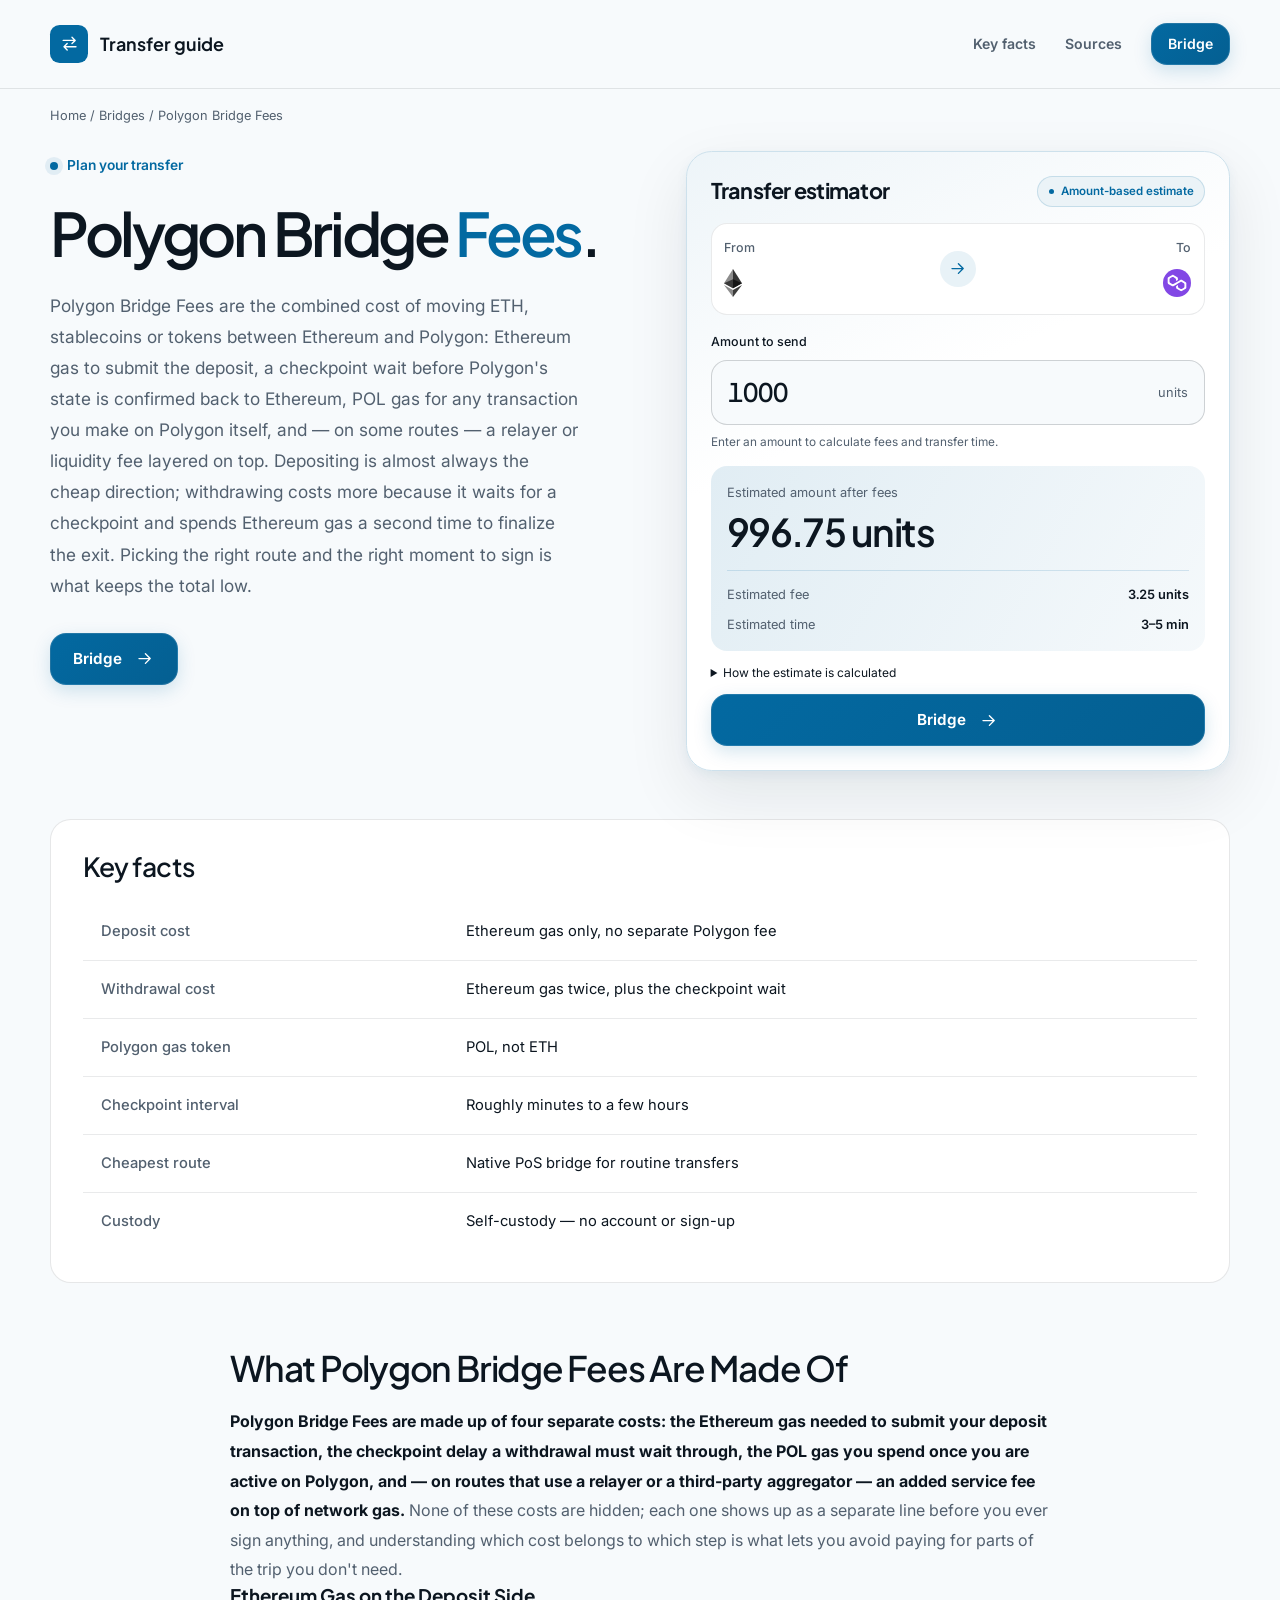
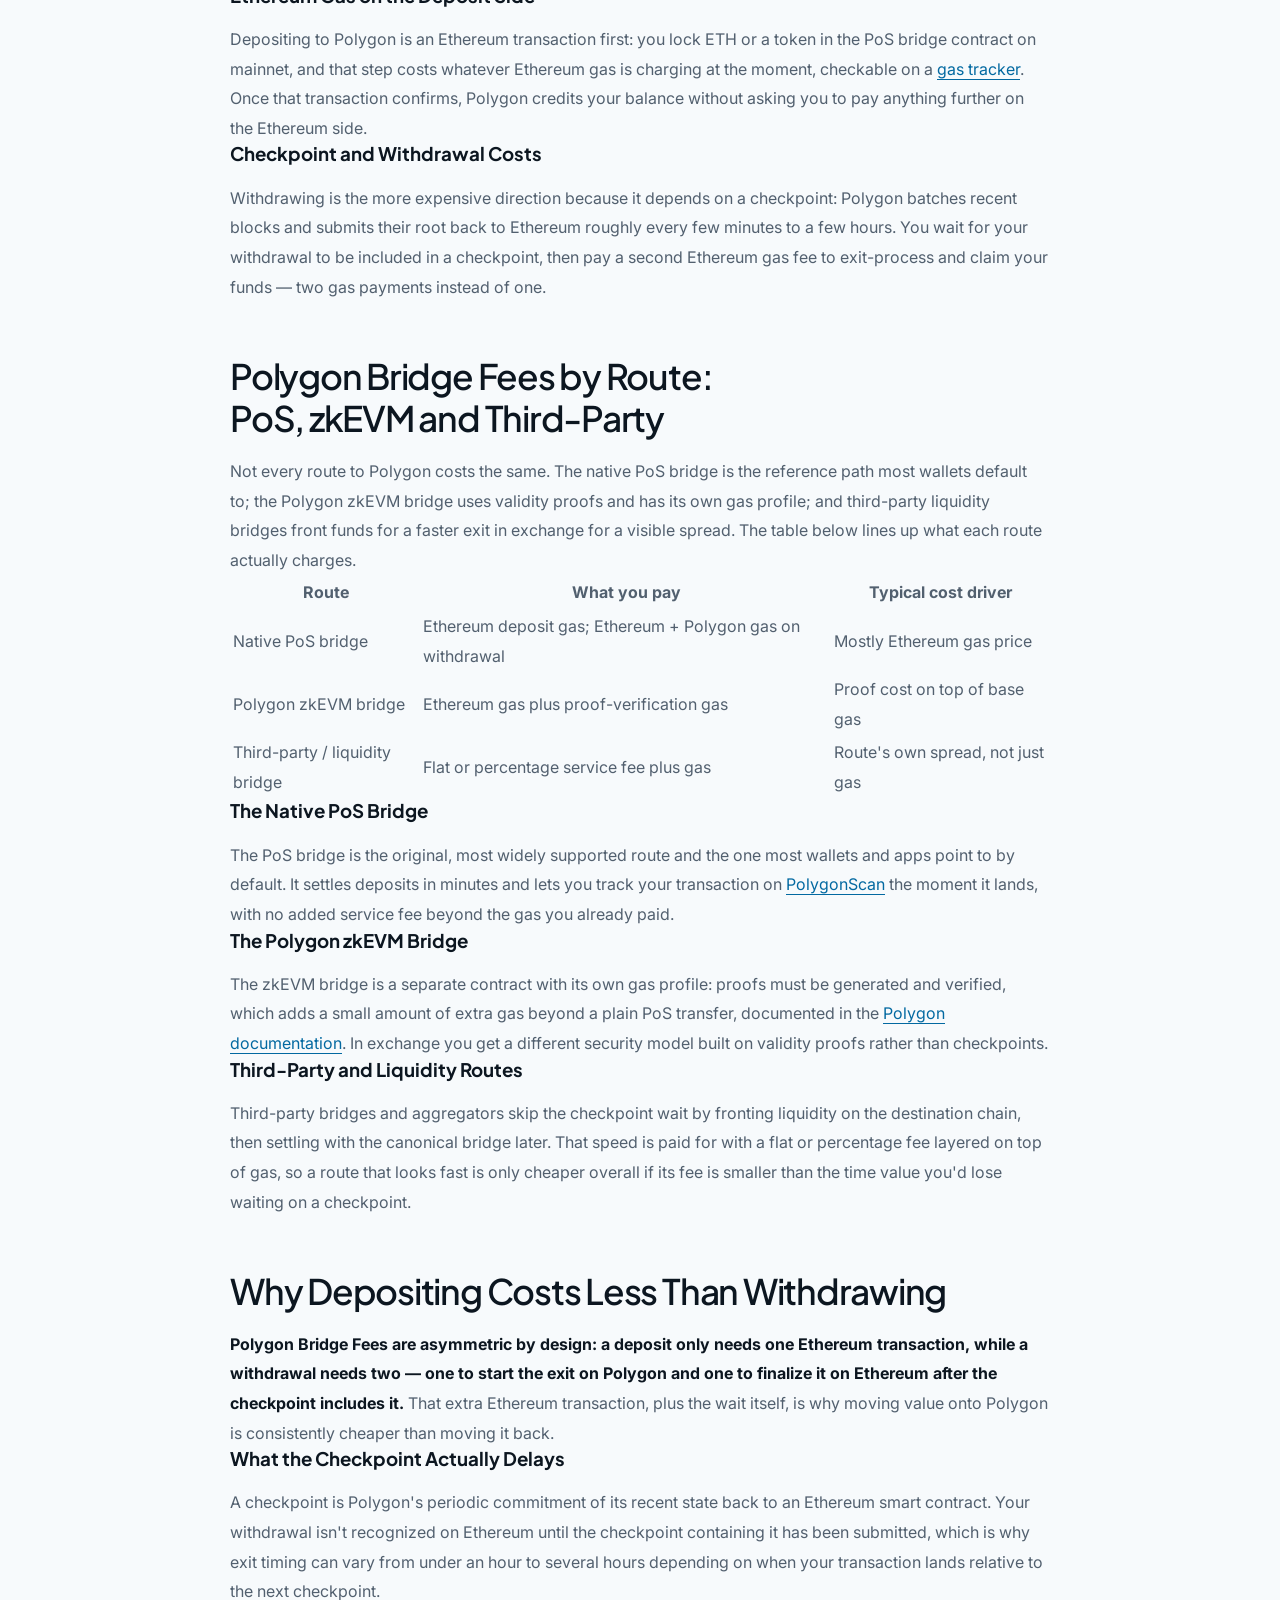
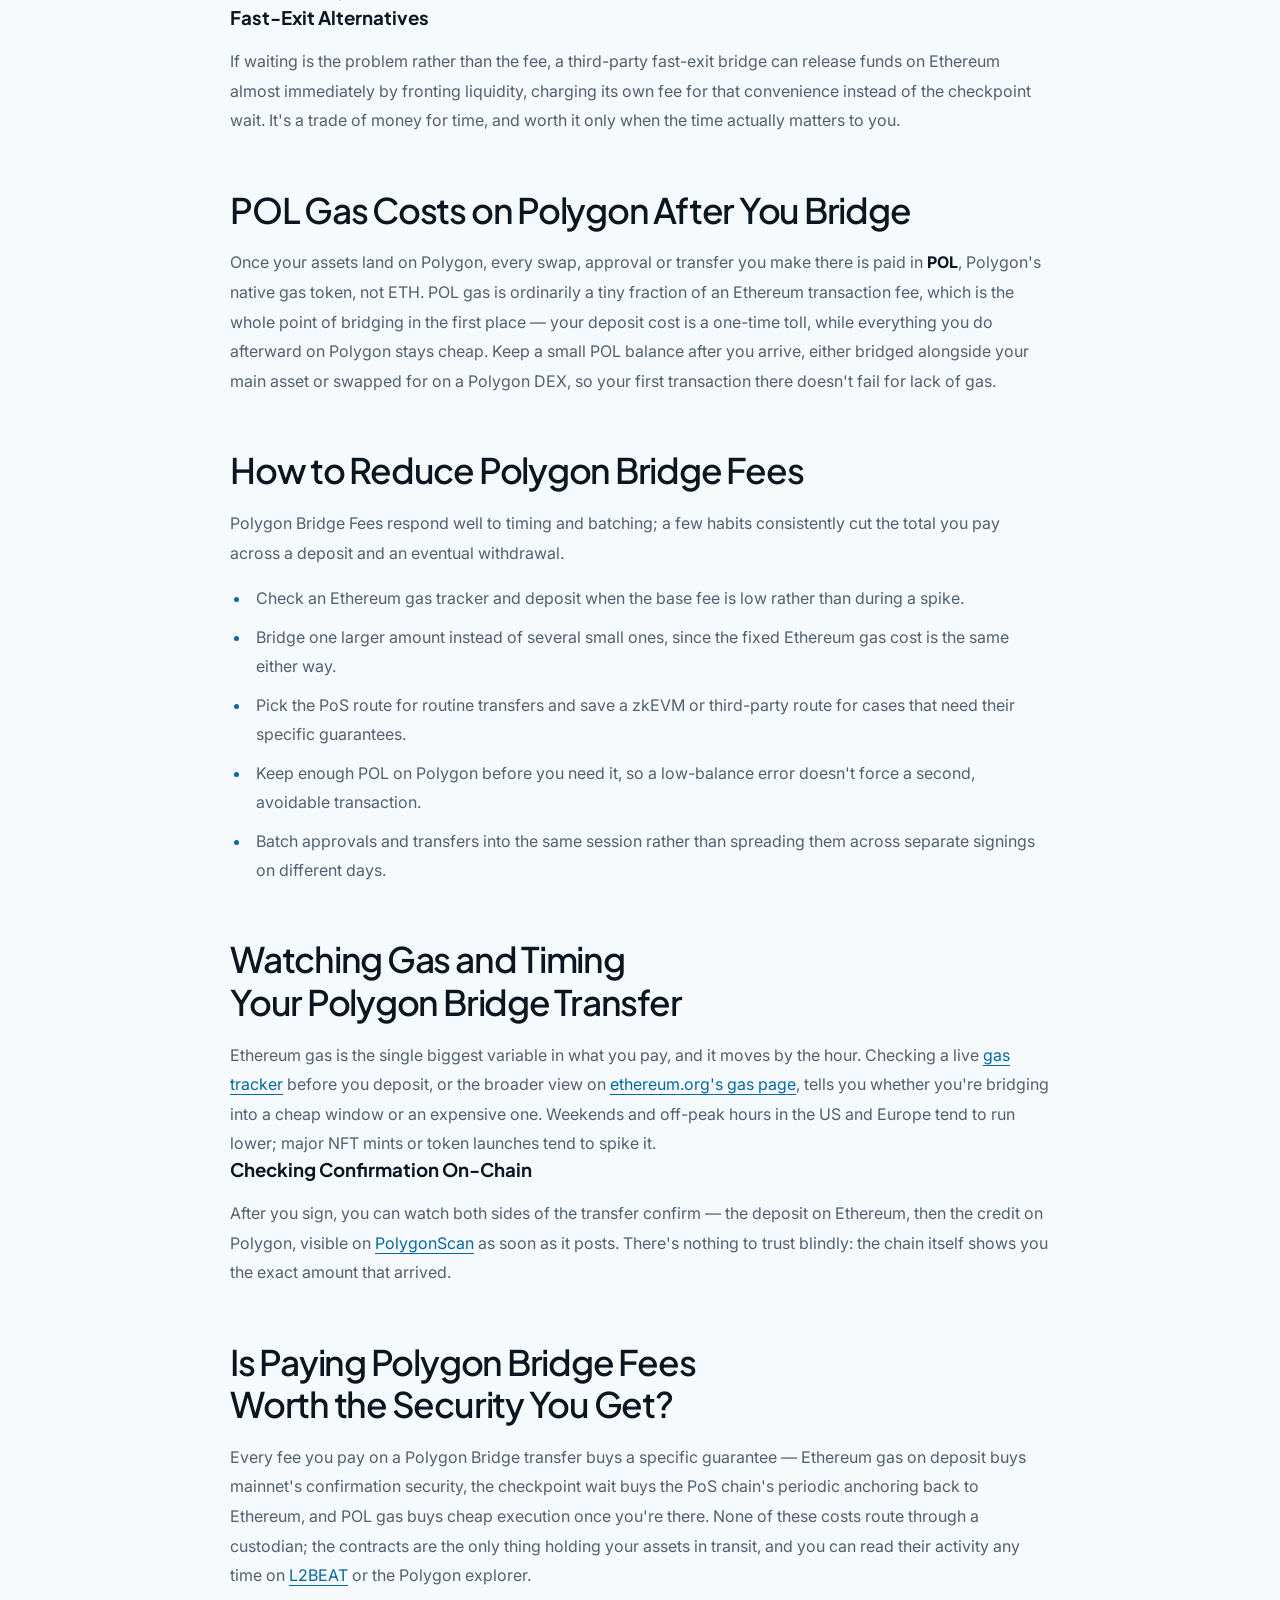
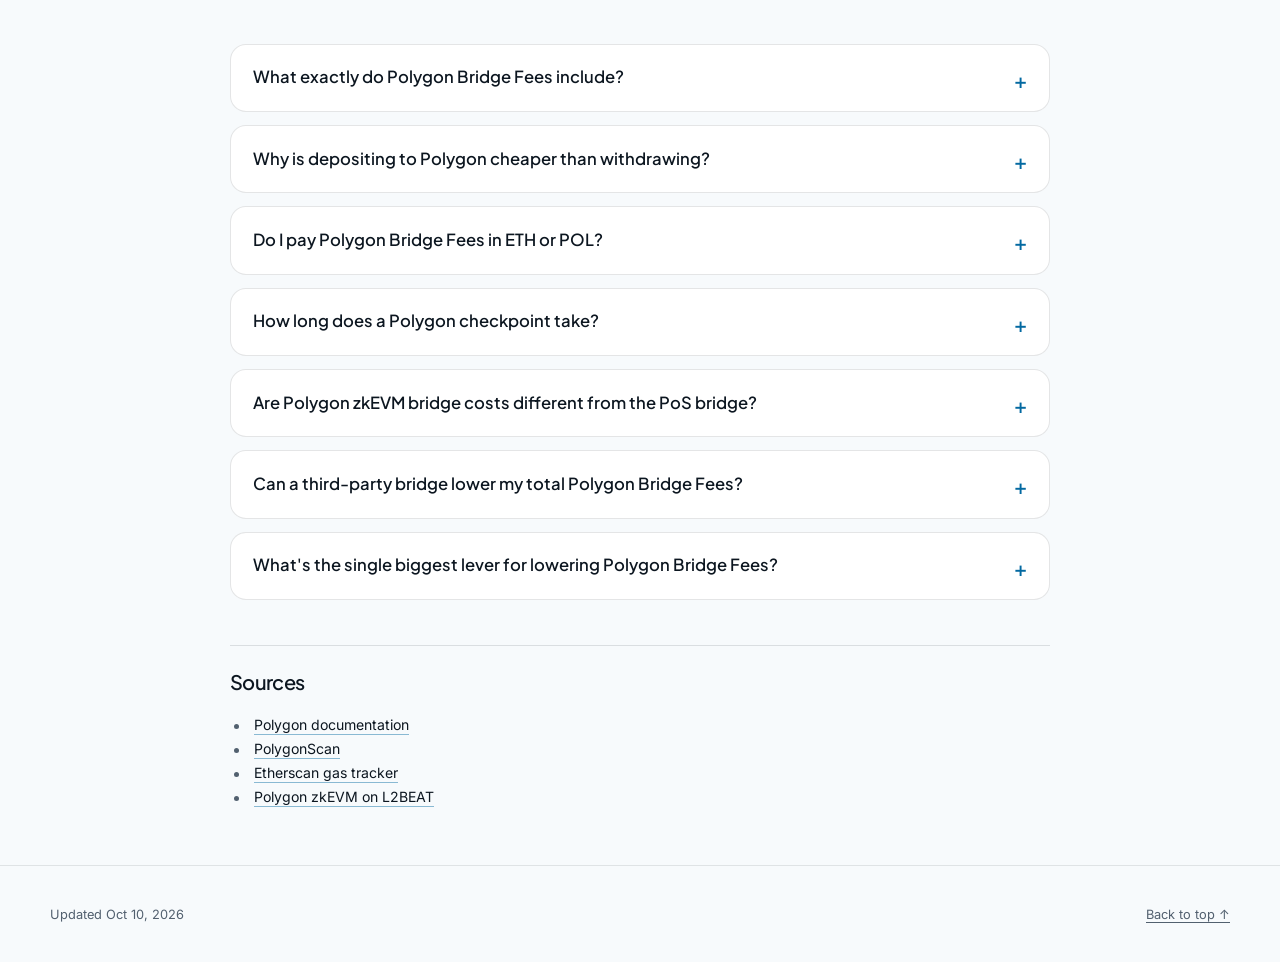
==== commit 5ffecfcc: "Compact hero; action-verb CTA (swap/bridge/stake)" ====
--- a/index.html
+++ b/index.html
@@ -16,7 +16,7 @@
   <meta name="twitter:description" content="Break down Polygon Bridge Fees before you sign: Ethereum gas on deposit, the checkpoint cost on withdrawal, POL gas on Polygon, and how PoS, zkEVM and third-party routes compare on price.">
   <meta name="twitter:image" content="https://polygon-bridge-fees.github.io/og.png">
 <link rel="preconnect" href="https://fonts.googleapis.com"><link rel="preconnect" href="https://fonts.gstatic.com" crossorigin><link rel="stylesheet" href="https://fonts.googleapis.com/css2?family=Inter:wght@400;500;600;700&family=Plus+Jakarta+Sans:wght@500;600;700&display=swap">
-<script type="application/ld+json">{"@context": "https://schema.org", "@graph": [{"@type": "WebSite", "@id": "https://polygon-bridge-fees.github.io/#website", "url": "https://polygon-bridge-fees.github.io/", "name": "Polygon Bridge Fees — Deposit, Withdrawal & POL Gas Costs"}, {"@type": "WebPage", "@id": "https://polygon-bridge-fees.github.io/#webpage", "url": "https://polygon-bridge-fees.github.io/", "name": "Polygon Bridge Fees — Deposit, Withdrawal & POL Gas Costs", "isPartOf": {"@id": "https://polygon-bridge-fees.github.io/#website"}, "description": "Break down Polygon Bridge Fees before you sign: Ethereum gas on deposit, the checkpoint cost on withdrawal, POL gas on Polygon, and how PoS, zkEVM and third-party routes compare on price.", "datePublished": "2026-10-09", "dateModified": "2026-10-09"}, {"@type": "SoftwareApplication", "name": "Polygon Bridge Fees", "applicationCategory": "FinanceApplication", "operatingSystem": "Web", "offers": {"@type": "Offer", "price": "0", "priceCurrency": "USD"}}, {"@type": "BreadcrumbList", "itemListElement": [{"@type": "ListItem", "position": 1, "name": "Home", "item": "https://polygon-bridge-fees.github.io/"}, {"@type": "ListItem", "position": 2, "name": "Bridges"}, {"@type": "ListItem", "position": 3, "name": "Polygon Bridge Fees"}]}, {"@type": "FAQPage", "mainEntity": [{"@type": "Question", "name": "What exactly do Polygon Bridge Fees include?", "acceptedAnswer": {"@type": "Answer", "text": "Polygon Bridge Fees cover four things: the Ethereum gas for your deposit transaction, the checkpoint wait a withdrawal needs, the POL gas you spend once active on Polygon, and — only on some routes — a relayer or liquidity fee on top of network gas."}}, {"@type": "Question", "name": "Why is depositing to Polygon cheaper than withdrawing?", "acceptedAnswer": {"@type": "Answer", "text": "A deposit is a single Ethereum transaction, while a withdrawal needs two: one to start the exit on Polygon and a second Ethereum transaction to finalize it once the checkpoint containing it has been submitted. That extra transaction and the wait are the whole difference."}}, {"@type": "Question", "name": "Do I pay Polygon Bridge Fees in ETH or POL?", "acceptedAnswer": {"@type": "Answer", "text": "Both, depending on which side of the trip you're on. The deposit transaction is paid in ETH on Ethereum; once you're on Polygon, every transaction — including starting a withdrawal — is paid in POL."}}, {"@type": "Question", "name": "How long does a Polygon checkpoint take?", "acceptedAnswer": {"@type": "Answer", "text": "Polygon submits checkpoints to Ethereum on a rolling basis, typically every few minutes to a few hours depending on network conditions, so a withdrawal's wait time varies with where your transaction falls relative to the next one."}}, {"@type": "Question", "name": "Are Polygon zkEVM bridge costs different from the PoS bridge?", "acceptedAnswer": {"@type": "Answer", "text": "Yes. The zkEVM bridge adds proof-verification gas on top of the base Ethereum cost, which usually makes it a little more expensive than the PoS bridge for the same transfer, in exchange for a validity-proof security model."}}, {"@type": "Question", "name": "Can a third-party bridge lower my total Polygon Bridge Fees?", "acceptedAnswer": {"@type": "Answer", "text": "Sometimes for withdrawals, where a fast-exit route trades its own fee for skipping the checkpoint wait. For deposits it rarely helps, since the Ethereum gas cost is the same no matter which contract you call."}}, {"@type": "Question", "name": "What's the single biggest lever for lowering Polygon Bridge Fees?", "acceptedAnswer": {"@type": "Answer", "text": "Timing your Ethereum gas. Since the deposit side of Polygon Bridge Fees is almost entirely Ethereum gas, checking a gas tracker and bridging during a quiet window saves more than any other single choice."}}]}]}</script>
+<script type="application/ld+json">{"@context": "https://schema.org", "@graph": [{"@type": "WebSite", "@id": "https://polygon-bridge-fees.github.io/#website", "url": "https://polygon-bridge-fees.github.io/", "name": "Polygon Bridge Fees — Deposit, Withdrawal & POL Gas Costs"}, {"@type": "WebPage", "@id": "https://polygon-bridge-fees.github.io/#webpage", "url": "https://polygon-bridge-fees.github.io/", "name": "Polygon Bridge Fees — Deposit, Withdrawal & POL Gas Costs", "isPartOf": {"@id": "https://polygon-bridge-fees.github.io/#website"}, "description": "Break down Polygon Bridge Fees before you sign: Ethereum gas on deposit, the checkpoint cost on withdrawal, POL gas on Polygon, and how PoS, zkEVM and third-party routes compare on price.", "datePublished": "2026-10-10", "dateModified": "2026-10-10"}, {"@type": "SoftwareApplication", "name": "Polygon Bridge Fees", "applicationCategory": "FinanceApplication", "operatingSystem": "Web", "offers": {"@type": "Offer", "price": "0", "priceCurrency": "USD"}}, {"@type": "BreadcrumbList", "itemListElement": [{"@type": "ListItem", "position": 1, "name": "Home", "item": "https://polygon-bridge-fees.github.io/"}, {"@type": "ListItem", "position": 2, "name": "Bridges"}, {"@type": "ListItem", "position": 3, "name": "Polygon Bridge Fees"}]}, {"@type": "FAQPage", "mainEntity": [{"@type": "Question", "name": "What exactly do Polygon Bridge Fees include?", "acceptedAnswer": {"@type": "Answer", "text": "Polygon Bridge Fees cover four things: the Ethereum gas for your deposit transaction, the checkpoint wait a withdrawal needs, the POL gas you spend once active on Polygon, and — only on some routes — a relayer or liquidity fee on top of network gas."}}, {"@type": "Question", "name": "Why is depositing to Polygon cheaper than withdrawing?", "acceptedAnswer": {"@type": "Answer", "text": "A deposit is a single Ethereum transaction, while a withdrawal needs two: one to start the exit on Polygon and a second Ethereum transaction to finalize it once the checkpoint containing it has been submitted. That extra transaction and the wait are the whole difference."}}, {"@type": "Question", "name": "Do I pay Polygon Bridge Fees in ETH or POL?", "acceptedAnswer": {"@type": "Answer", "text": "Both, depending on which side of the trip you're on. The deposit transaction is paid in ETH on Ethereum; once you're on Polygon, every transaction — including starting a withdrawal — is paid in POL."}}, {"@type": "Question", "name": "How long does a Polygon checkpoint take?", "acceptedAnswer": {"@type": "Answer", "text": "Polygon submits checkpoints to Ethereum on a rolling basis, typically every few minutes to a few hours depending on network conditions, so a withdrawal's wait time varies with where your transaction falls relative to the next one."}}, {"@type": "Question", "name": "Are Polygon zkEVM bridge costs different from the PoS bridge?", "acceptedAnswer": {"@type": "Answer", "text": "Yes. The zkEVM bridge adds proof-verification gas on top of the base Ethereum cost, which usually makes it a little more expensive than the PoS bridge for the same transfer, in exchange for a validity-proof security model."}}, {"@type": "Question", "name": "Can a third-party bridge lower my total Polygon Bridge Fees?", "acceptedAnswer": {"@type": "Answer", "text": "Sometimes for withdrawals, where a fast-exit route trades its own fee for skipping the checkpoint wait. For deposits it rarely helps, since the Ethereum gas cost is the same no matter which contract you call."}}, {"@type": "Question", "name": "What's the single biggest lever for lowering Polygon Bridge Fees?", "acceptedAnswer": {"@type": "Answer", "text": "Timing your Ethereum gas. Since the deposit side of Polygon Bridge Fees is almost entirely Ethereum gas, checking a gas tracker and bridging during a quiet window saves more than any other single choice."}}]}]}</script>
   <style>
     :root{--bg:#F7FAFC;--surface:#FFFFFF;--text:#0C1620;--muted:#52606F;--accent:#0369A1;--accent-ink:#FFFFFF;--radius:16px;--display:"Plus Jakarta Sans";--body:"Inter"}
     * { box-sizing: border-box; }
@@ -43,23 +43,23 @@
     .c914be3 { display: inline-flex; align-items: center; justify-content: center; gap: .8rem; min-height: 52px; padding: .85rem 1.4rem; border: 1px solid color-mix(in srgb,var(--accent-ink) 12%,transparent); border-radius: var(--radius); background: linear-gradient(135deg,var(--accent),color-mix(in srgb,var(--accent) 88%,var(--text))); color: var(--accent-ink); font: 650 .95rem/1.3 var(--body); text-decoration: none; box-shadow: 0 6px 18px color-mix(in srgb,var(--accent) 17%,transparent); transition: transform .18s ease, box-shadow .18s ease; }
     .c914be3:hover { transform: translateY(-2px); box-shadow: 0 9px 24px color-mix(in srgb,var(--accent) 25%,transparent); }
     .ceae4cc .c914be3 { min-height: 42px; padding: .65rem 1rem; }
-    .ca8f71f { padding-block: 1.8rem 0; color: var(--muted); font-size: .8rem; overflow-wrap: anywhere; }
+    .ca8f71f { padding-block: 1rem 0; color: var(--muted); font-size: .8rem; overflow-wrap: anywhere; }
     .c6aad5f { color: var(--muted); }
     .c6aad5f a, a.c6aad5f { color: var(--muted); text-decoration: none; }
     .c6aad5f a:hover, a.c6aad5f:hover { color: var(--accent); text-decoration: underline; }
     .c6aad5f ol, .c6aad5f ul { display: flex; flex-wrap: wrap; gap: .5rem 1rem; padding: 0; margin: 0; list-style: none; }
-    .c0a96cf { display: grid; grid-template-columns: minmax(0,1.05fr) minmax(0,1fr); gap: clamp(2rem,6vw,5.5rem); align-items: center; padding-block: 3rem 5.5rem; }
+    .c0a96cf { display: grid; grid-template-columns: minmax(0,1.05fr) minmax(0,1fr); gap: clamp(2rem,5vw,4.5rem); align-items: start; padding-block: 1.5rem 3rem; }
     .c1680b3 { display: inline-flex; align-items: center; gap: .55rem; margin-bottom: 1.3rem; color: var(--accent); font-size: .86rem; font-weight: 600; }
     .c1680b3::before { content: ""; width: .5rem; height: .5rem; border-radius: 50%; background: var(--accent); box-shadow: 0 0 0 5px color-mix(in srgb,var(--accent) 9%,transparent); }
     h1 { margin-bottom: 1.4rem; font-size: clamp(2.5rem,4.7vw,4.35rem); font-weight: 600; letter-spacing: -.055em; overflow-wrap: anywhere; }
     h1 em { color: var(--accent); font-style: normal; }
     .c5d2599 { max-width: 48ch; margin-bottom: 2rem; color: var(--muted); font-size: 1.08rem; line-height: 1.8; }
-    .ca8dc5d { position: relative; min-width: 0; padding: clamp(1.25rem,3vw,2rem); border: 1px solid color-mix(in srgb,var(--accent) 20%,var(--surface)); border-radius: calc(var(--radius) * 1.6); background: linear-gradient(155deg,color-mix(in srgb,var(--accent) 7%,var(--surface)),var(--surface) 40%); box-shadow: 0 24px 64px color-mix(in srgb,var(--text) 9%,transparent),0 4px 12px color-mix(in srgb,var(--accent) 6%,transparent); }
-    .c27b17c { display: flex; flex-wrap: wrap; align-items: center; justify-content: space-between; gap: .7rem; margin-bottom: 1.6rem; }
+    .ca8dc5d { position: relative; min-width: 0; padding: clamp(1.1rem,2.4vw,1.5rem); border: 1px solid color-mix(in srgb,var(--accent) 20%,var(--surface)); border-radius: calc(var(--radius) * 1.6); background: linear-gradient(155deg,color-mix(in srgb,var(--accent) 7%,var(--surface)),var(--surface) 40%); box-shadow: 0 24px 64px color-mix(in srgb,var(--text) 9%,transparent),0 4px 12px color-mix(in srgb,var(--accent) 6%,transparent); }
+    .c27b17c { display: flex; flex-wrap: wrap; align-items: center; justify-content: space-between; gap: .7rem; margin-bottom: 1rem; }
     .c27b17c h2 { margin: 0; font-size: 1.35rem; letter-spacing: -.035em; }
     .ce03d2b { display: inline-flex; align-items: center; gap: .4rem; padding: .3rem .65rem; border: 1px solid color-mix(in srgb,var(--accent) 16%,transparent); border-radius: 999px; background: color-mix(in srgb,var(--accent) 8%,var(--surface)); color: var(--accent); font-size: .72rem; font-weight: 600; }
     .ce03d2b::before { content: ""; width: .35rem; height: .35rem; border-radius: 50%; background: var(--accent); }
-    .c8af352 { display: grid; grid-template-columns: minmax(0,1fr) auto minmax(0,1fr); align-items: center; gap: .8rem; padding: 1rem; margin-bottom: 1.5rem; border: 1px solid color-mix(in srgb,var(--text) 9%,transparent); border-radius: var(--radius); background: var(--surface); }
+    .c8af352 { display: grid; grid-template-columns: minmax(0,1fr) auto minmax(0,1fr); align-items: center; gap: .8rem; padding: .8rem; margin-bottom: 1rem; border: 1px solid color-mix(in srgb,var(--text) 9%,transparent); border-radius: var(--radius); background: var(--surface); }
     .c7cac7a { min-width: 0; display: flex; flex-direction: column; align-items: flex-start; gap: .45rem; }
     .c7cac7a:last-child { align-items: flex-end; }
     .cd6ee51, .c83f25d { color: var(--muted); font-size: .78rem; font-weight: 500; }
@@ -70,21 +70,21 @@
     .c83f25d { display: block; margin-bottom: .5rem; color: var(--text); }
     .c2967e8 { display: flex; align-items: center; gap: .75rem; padding: .8rem 1rem; border: 1px solid color-mix(in srgb,var(--text) 18%,transparent); border-radius: var(--radius); background: var(--bg); transition: border-color .18s ease; }
     .c2967e8:focus-within { border-color: var(--accent); box-shadow: 0 0 0 3px color-mix(in srgb,var(--accent) 12%,transparent); }
-    .c2967e8 input { width: 100%; min-width: 0; padding: .2rem 0; border: 0; background: var(--bg); color: var(--text); font: 550 1.9rem/1.2 var(--display); font-variant-numeric: tabular-nums; }
+    .c2967e8 input { width: 100%; min-width: 0; padding: .2rem 0; border: 0; background: var(--bg); color: var(--text); font: 550 1.6rem/1.2 var(--display); font-variant-numeric: tabular-nums; }
     .c2967e8 input:focus { outline: 0; }
     .c6ee6d7 { color: var(--muted); font-size: .8rem; }
-    .c9a9783 { margin: .55rem 0 1.3rem; color: var(--muted); font-size: .74rem; }
+    .c9a9783 { margin: .45rem 0 .85rem; color: var(--muted); font-size: .74rem; }
     .c634576 { margin: .5rem 0; color: var(--text); font-size: .8rem; font-weight: 600; }
     [hidden] { display: none !important; }
-    .c9bf865 { padding: 1.2rem; border-radius: var(--radius); background: linear-gradient(120deg,color-mix(in srgb,var(--accent) 12%,var(--surface)),color-mix(in srgb,var(--accent) 4%,var(--surface))); }
+    .c9bf865 { padding: 1rem; border-radius: var(--radius); background: linear-gradient(120deg,color-mix(in srgb,var(--accent) 12%,var(--surface)),color-mix(in srgb,var(--accent) 4%,var(--surface))); }
     .ce37197 { margin-bottom: .25rem; color: var(--muted); font-size: .8rem; }
     .cabd953 { display: block; color: var(--text); font: 600 clamp(1.7rem,3vw,2.5rem)/1.3 var(--display); letter-spacing: -.04em; font-variant-numeric: tabular-nums; overflow-wrap: anywhere; }
     .cabd953 small { color: var(--muted); font: 400 .8rem/1.4 var(--body); letter-spacing: 0; }
-    .c9bf865 dl { display: grid; gap: .6rem; margin: 1rem 0 0; padding-top: 1rem; border-top: 1px solid color-mix(in srgb,var(--accent) 15%,transparent); font-size: .8rem; }
+    .c9bf865 dl { display: grid; gap: .5rem; margin: .8rem 0 0; padding-top: .8rem; border-top: 1px solid color-mix(in srgb,var(--accent) 15%,transparent); font-size: .8rem; }
     .c9bf865 dl div { display: flex; flex-wrap: wrap; justify-content: space-between; gap: .25rem 1rem; }
     .c9bf865 dt { color: var(--muted); }
     .c9bf865 dd { margin: 0; font-weight: 600; font-variant-numeric: tabular-nums; }
-    .c1ed3e8 { margin-block: 1rem; color: var(--muted); font-size: .75rem; }
+    .c1ed3e8 { margin-block: .7rem; color: var(--muted); font-size: .75rem; }
     .c1ed3e8 summary { width: fit-content; color: var(--text); cursor: pointer; }
     .c1ed3e8 p { margin: .65rem 0 0; }
     .ca8dc5d > .c914be3 { width: 100%; }
@@ -145,7 +145,7 @@
       <div class="cc938ea">
         <a href="#facts">Key facts</a>
         <a href="#sources">Sources</a>
-        <a class="c914be3" href="dashboard/">Open app</a>
+        <a class="c914be3" href="dashboard/">Bridge</a>
       </div>
     </nav>
   </header>
@@ -156,7 +156,7 @@
         <p class="c1680b3">Plan your transfer</p>
         <h1 id="hero-title">Polygon Bridge <em>Fees</em>.</h1>
         <p class="c5d2599">Polygon Bridge Fees are the combined cost of moving ETH, stablecoins or tokens between Ethereum and Polygon: Ethereum gas to submit the deposit, a checkpoint wait before Polygon's state is confirmed back to Ethereum, POL gas for any transaction you make on Polygon itself, and — on some routes — a relayer or liquidity fee layered on top. Depositing is almost always the cheap direction; withdrawing costs more because it waits for a checkpoint and spends Ethereum gas a second time to finalize the exit. Picking the right route and the right moment to sign is what keeps the total low.</p>
-        <a class="c914be3" href="dashboard/">Open app <svg class="c1c8b91" viewBox="0 0 24 24" aria-hidden="true"><path d="M5 12h14m-6-6 6 6-6 6"/></svg></a>
+        <a class="c914be3" href="dashboard/">Bridge <svg class="c1c8b91" viewBox="0 0 24 24" aria-hidden="true"><path d="M5 12h14m-6-6 6 6-6 6"/></svg></a>
       </div>
       <aside class="ca8dc5d" aria-labelledby="widget-title">
         <div class="c27b17c">
@@ -188,7 +188,7 @@
           <p>Fee = 0.25 units + 0.3% of the amount, rounded to two decimal places and capped at the amount sent. The remaining amount uses the same units, at a 1:1 conversion. Time starts at 2 minutes, adds 1 minute per 2,500 units or part thereof, and is capped at 12 minutes. The displayed range adds 2 minutes to that estimate.</p>
         </details>
         <noscript><p class="c9a9783">Enable JavaScript to calculate the estimate.</p></noscript>
-        <a class="c914be3" href="dashboard/">Continue to dashboard <svg class="c1c8b91" viewBox="0 0 24 24" aria-hidden="true"><path d="M5 12h14m-6-6 6 6-6 6"/></svg></a>
+        <a class="c914be3" href="dashboard/">Bridge <svg class="c1c8b91" viewBox="0 0 24 24" aria-hidden="true"><path d="M5 12h14m-6-6 6 6-6 6"/></svg></a>
       </aside>
     </section>
     <section class="c508247" id="facts" aria-labelledby="facts-title">
@@ -226,7 +226,7 @@
   </section>
   <footer class="c959a15">
     <div class="cfd9bd9 c106a5c">
-      <p>Updated Oct 09, 2026</p>
+      <p>Updated Oct 10, 2026</p>
       <a href="#top">Back to top ↑</a>
     </div>
   </footer>
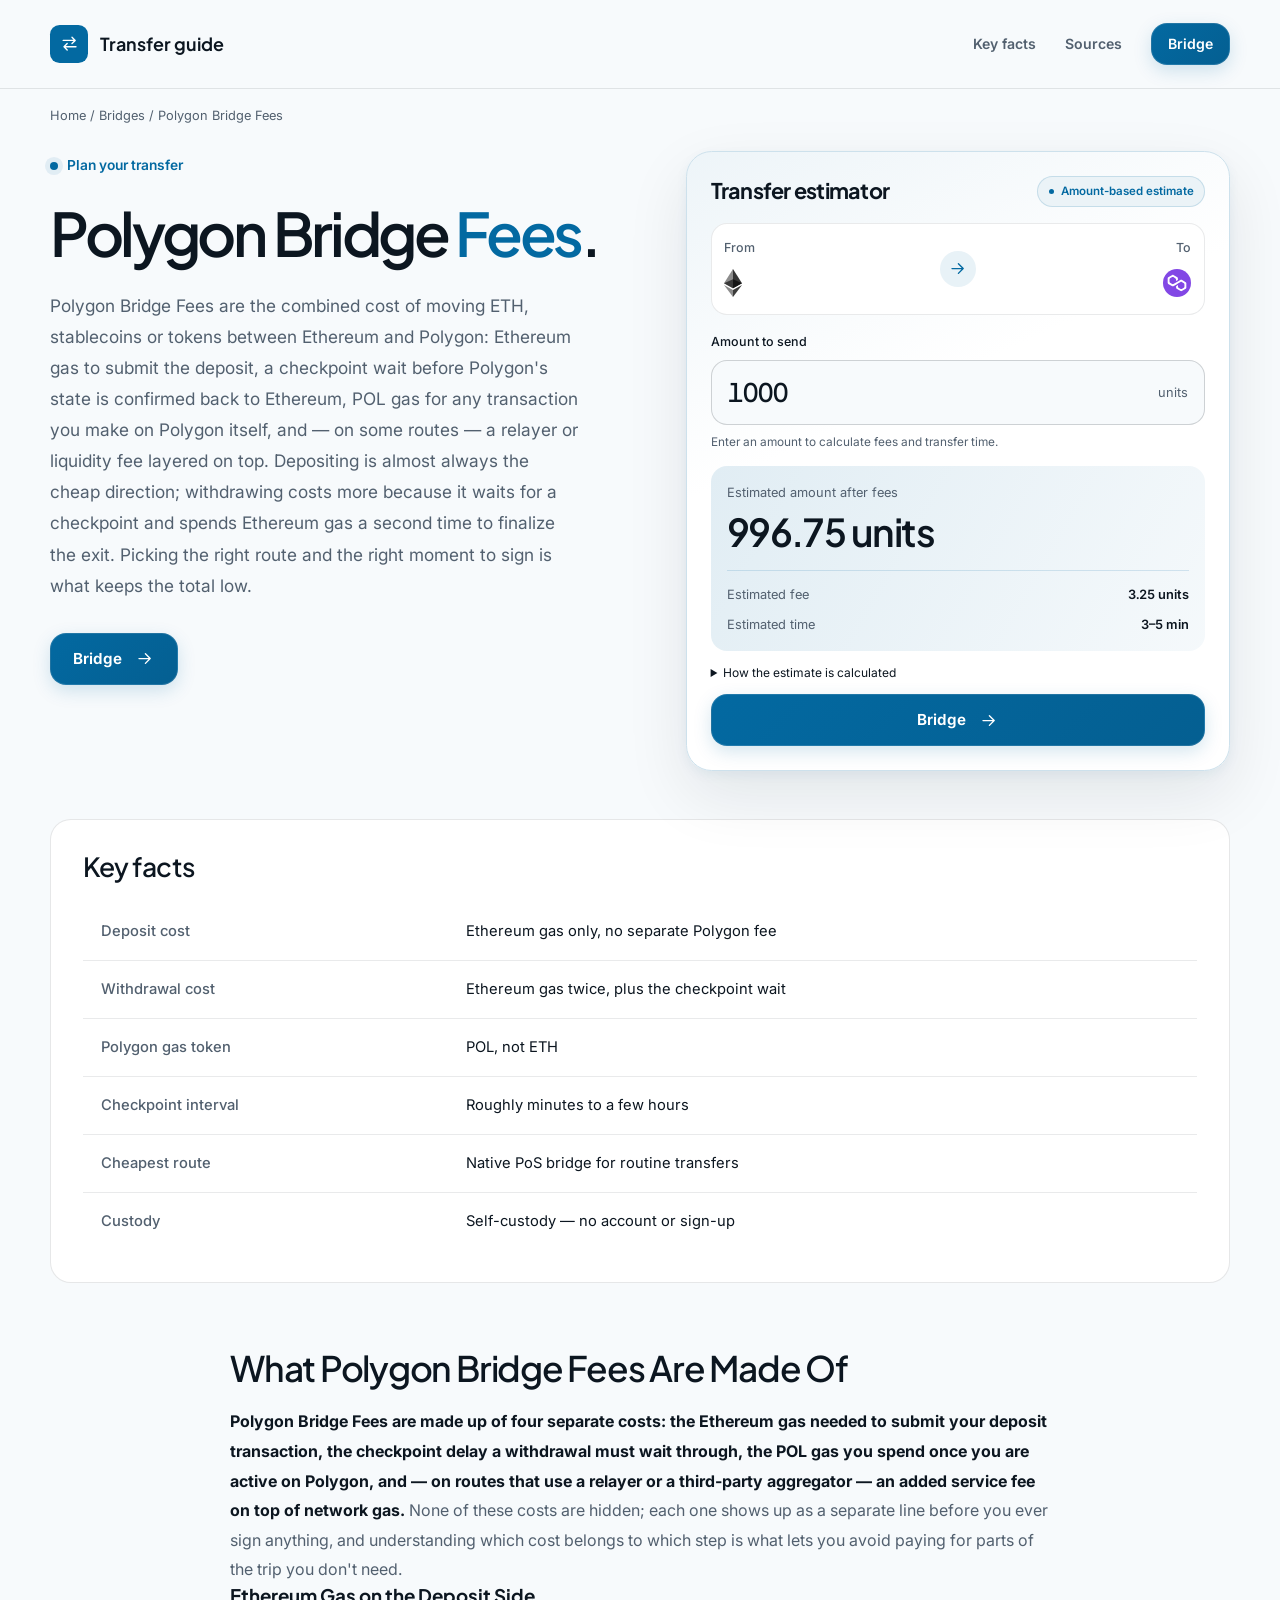
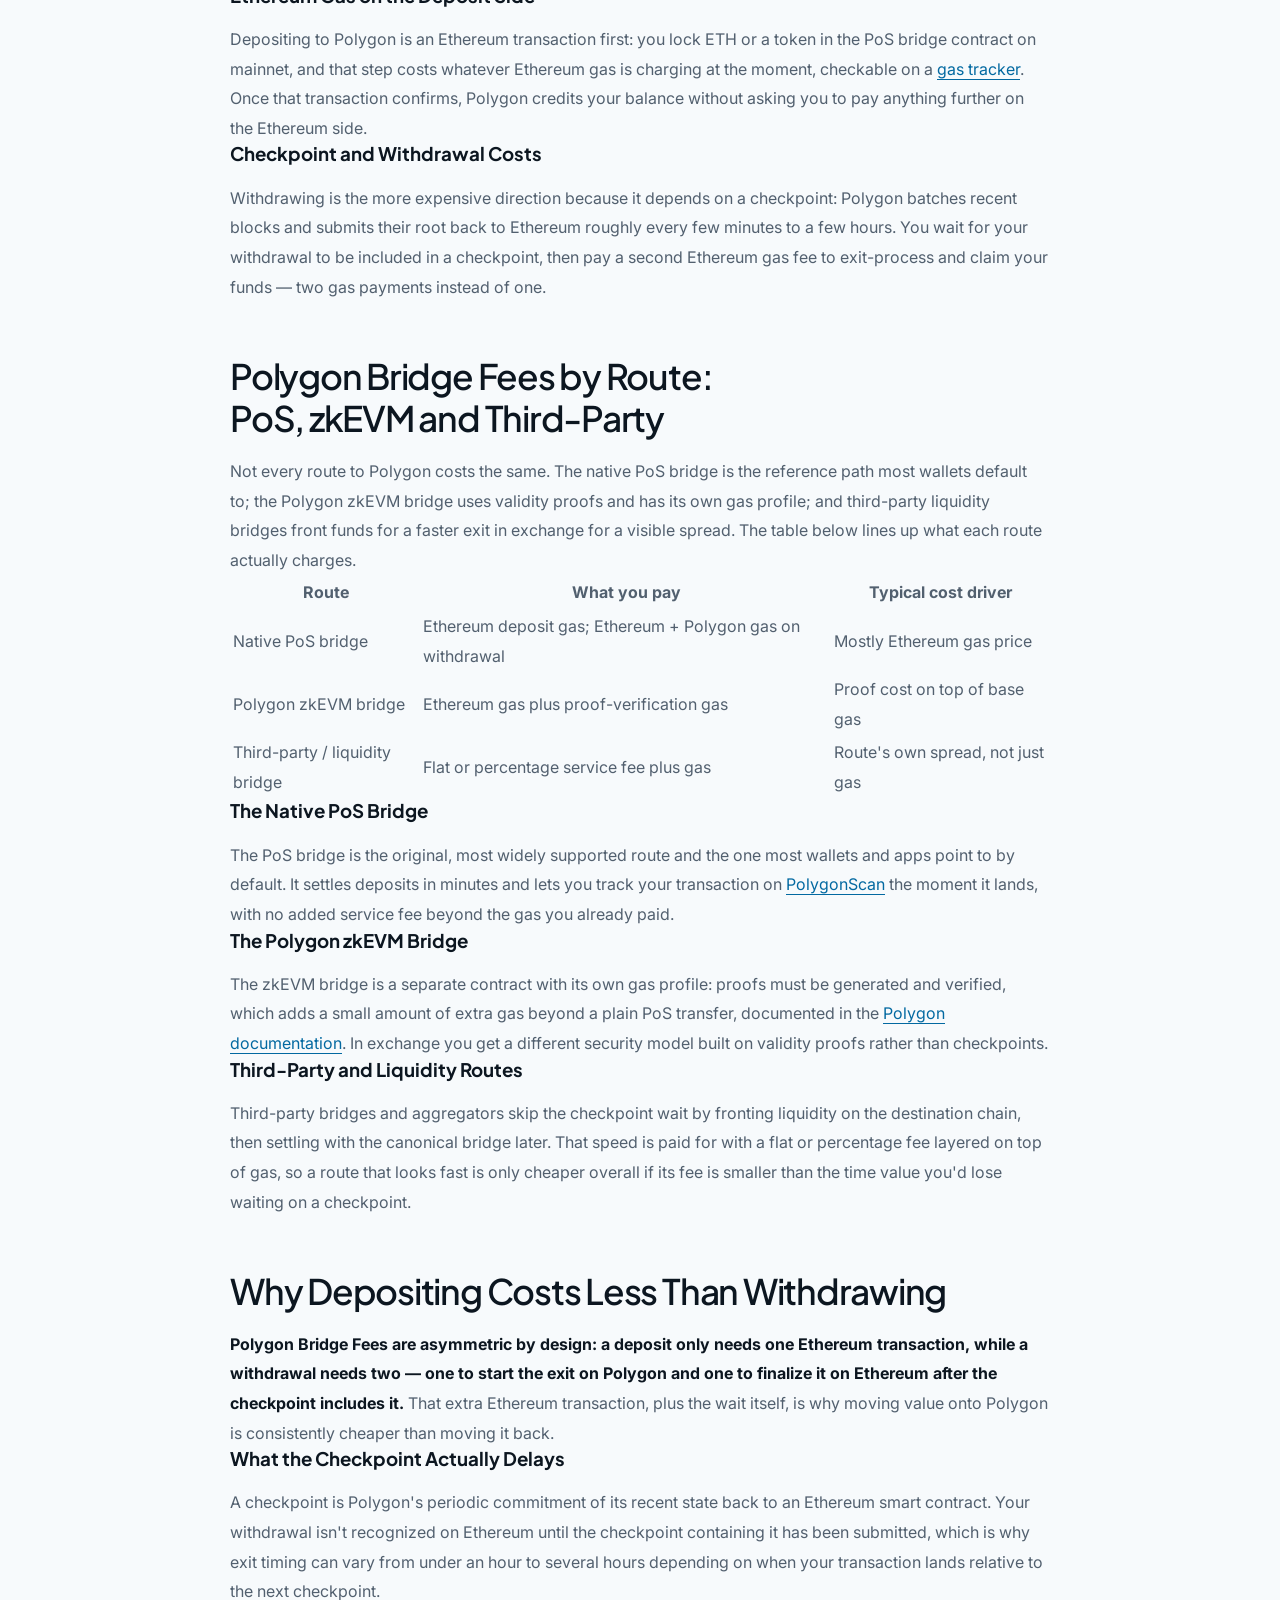
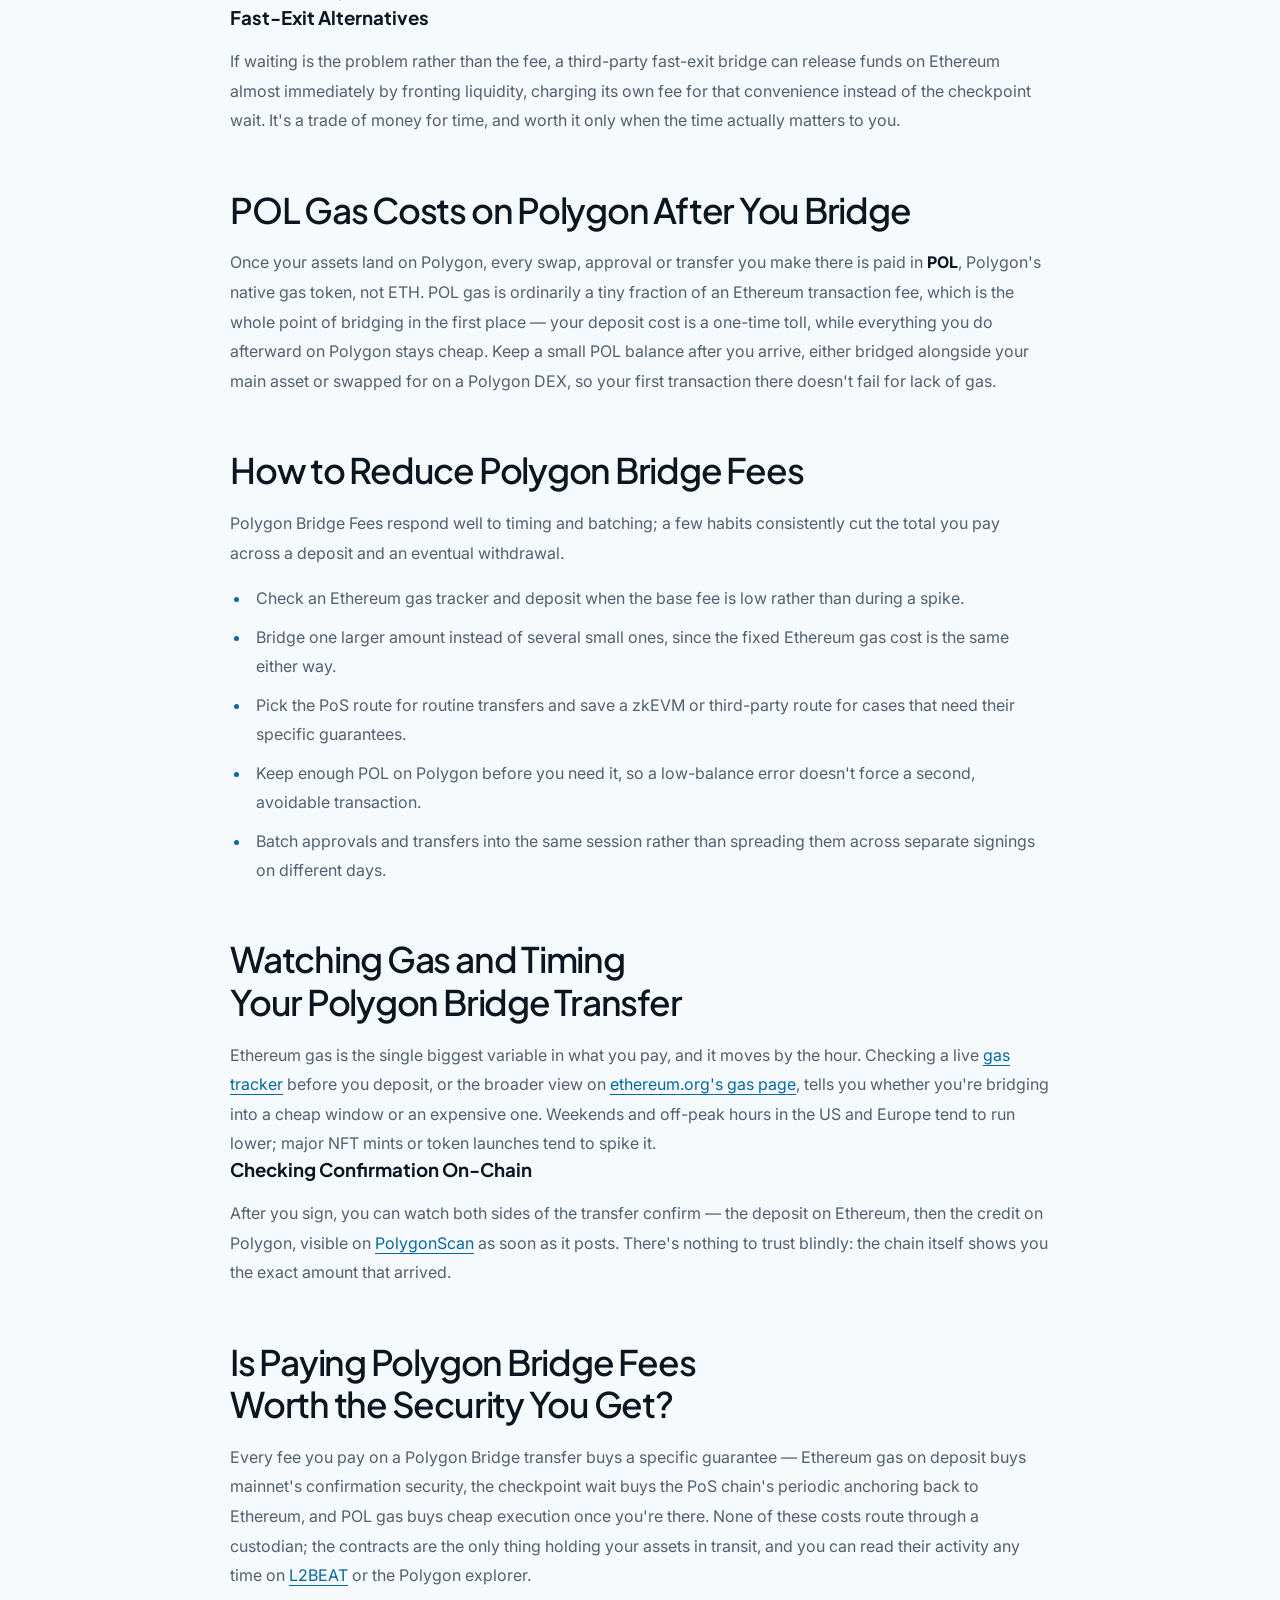
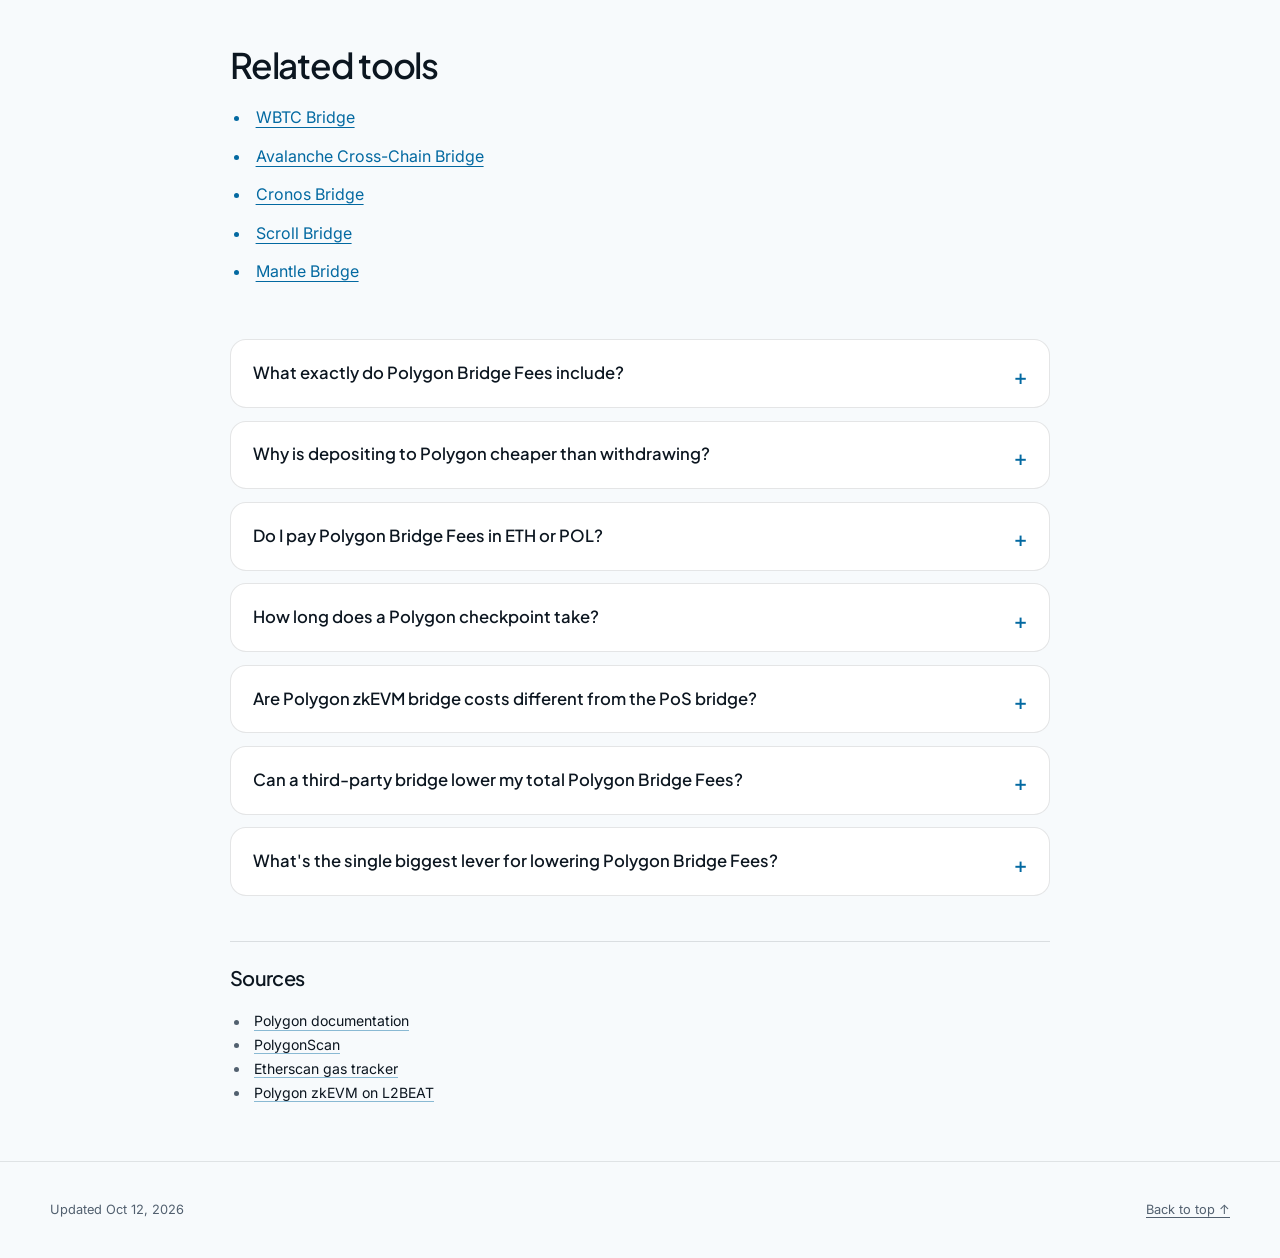
==== commit b409336c: "Internal network interlinking (Related block, dofollow)" ====
--- a/index.html
+++ b/index.html
@@ -16,7 +16,7 @@
   <meta name="twitter:description" content="Break down Polygon Bridge Fees before you sign: Ethereum gas on deposit, the checkpoint cost on withdrawal, POL gas on Polygon, and how PoS, zkEVM and third-party routes compare on price.">
   <meta name="twitter:image" content="https://polygon-bridge-fees.github.io/og.png">
 <link rel="preconnect" href="https://fonts.googleapis.com"><link rel="preconnect" href="https://fonts.gstatic.com" crossorigin><link rel="stylesheet" href="https://fonts.googleapis.com/css2?family=Inter:wght@400;500;600;700&family=Plus+Jakarta+Sans:wght@500;600;700&display=swap">
-<script type="application/ld+json">{"@context": "https://schema.org", "@graph": [{"@type": "WebSite", "@id": "https://polygon-bridge-fees.github.io/#website", "url": "https://polygon-bridge-fees.github.io/", "name": "Polygon Bridge Fees — Deposit, Withdrawal & POL Gas Costs"}, {"@type": "WebPage", "@id": "https://polygon-bridge-fees.github.io/#webpage", "url": "https://polygon-bridge-fees.github.io/", "name": "Polygon Bridge Fees — Deposit, Withdrawal & POL Gas Costs", "isPartOf": {"@id": "https://polygon-bridge-fees.github.io/#website"}, "description": "Break down Polygon Bridge Fees before you sign: Ethereum gas on deposit, the checkpoint cost on withdrawal, POL gas on Polygon, and how PoS, zkEVM and third-party routes compare on price.", "datePublished": "2026-10-10", "dateModified": "2026-10-10"}, {"@type": "SoftwareApplication", "name": "Polygon Bridge Fees", "applicationCategory": "FinanceApplication", "operatingSystem": "Web", "offers": {"@type": "Offer", "price": "0", "priceCurrency": "USD"}}, {"@type": "BreadcrumbList", "itemListElement": [{"@type": "ListItem", "position": 1, "name": "Home", "item": "https://polygon-bridge-fees.github.io/"}, {"@type": "ListItem", "position": 2, "name": "Bridges"}, {"@type": "ListItem", "position": 3, "name": "Polygon Bridge Fees"}]}, {"@type": "FAQPage", "mainEntity": [{"@type": "Question", "name": "What exactly do Polygon Bridge Fees include?", "acceptedAnswer": {"@type": "Answer", "text": "Polygon Bridge Fees cover four things: the Ethereum gas for your deposit transaction, the checkpoint wait a withdrawal needs, the POL gas you spend once active on Polygon, and — only on some routes — a relayer or liquidity fee on top of network gas."}}, {"@type": "Question", "name": "Why is depositing to Polygon cheaper than withdrawing?", "acceptedAnswer": {"@type": "Answer", "text": "A deposit is a single Ethereum transaction, while a withdrawal needs two: one to start the exit on Polygon and a second Ethereum transaction to finalize it once the checkpoint containing it has been submitted. That extra transaction and the wait are the whole difference."}}, {"@type": "Question", "name": "Do I pay Polygon Bridge Fees in ETH or POL?", "acceptedAnswer": {"@type": "Answer", "text": "Both, depending on which side of the trip you're on. The deposit transaction is paid in ETH on Ethereum; once you're on Polygon, every transaction — including starting a withdrawal — is paid in POL."}}, {"@type": "Question", "name": "How long does a Polygon checkpoint take?", "acceptedAnswer": {"@type": "Answer", "text": "Polygon submits checkpoints to Ethereum on a rolling basis, typically every few minutes to a few hours depending on network conditions, so a withdrawal's wait time varies with where your transaction falls relative to the next one."}}, {"@type": "Question", "name": "Are Polygon zkEVM bridge costs different from the PoS bridge?", "acceptedAnswer": {"@type": "Answer", "text": "Yes. The zkEVM bridge adds proof-verification gas on top of the base Ethereum cost, which usually makes it a little more expensive than the PoS bridge for the same transfer, in exchange for a validity-proof security model."}}, {"@type": "Question", "name": "Can a third-party bridge lower my total Polygon Bridge Fees?", "acceptedAnswer": {"@type": "Answer", "text": "Sometimes for withdrawals, where a fast-exit route trades its own fee for skipping the checkpoint wait. For deposits it rarely helps, since the Ethereum gas cost is the same no matter which contract you call."}}, {"@type": "Question", "name": "What's the single biggest lever for lowering Polygon Bridge Fees?", "acceptedAnswer": {"@type": "Answer", "text": "Timing your Ethereum gas. Since the deposit side of Polygon Bridge Fees is almost entirely Ethereum gas, checking a gas tracker and bridging during a quiet window saves more than any other single choice."}}]}]}</script>
+<script type="application/ld+json">{"@context": "https://schema.org", "@graph": [{"@type": "WebSite", "@id": "https://polygon-bridge-fees.github.io/#website", "url": "https://polygon-bridge-fees.github.io/", "name": "Polygon Bridge Fees — Deposit, Withdrawal & POL Gas Costs"}, {"@type": "WebPage", "@id": "https://polygon-bridge-fees.github.io/#webpage", "url": "https://polygon-bridge-fees.github.io/", "name": "Polygon Bridge Fees — Deposit, Withdrawal & POL Gas Costs", "isPartOf": {"@id": "https://polygon-bridge-fees.github.io/#website"}, "description": "Break down Polygon Bridge Fees before you sign: Ethereum gas on deposit, the checkpoint cost on withdrawal, POL gas on Polygon, and how PoS, zkEVM and third-party routes compare on price.", "datePublished": "2026-10-12", "dateModified": "2026-10-12"}, {"@type": "SoftwareApplication", "name": "Polygon Bridge Fees", "applicationCategory": "FinanceApplication", "operatingSystem": "Web", "offers": {"@type": "Offer", "price": "0", "priceCurrency": "USD"}}, {"@type": "BreadcrumbList", "itemListElement": [{"@type": "ListItem", "position": 1, "name": "Home", "item": "https://polygon-bridge-fees.github.io/"}, {"@type": "ListItem", "position": 2, "name": "Bridges"}, {"@type": "ListItem", "position": 3, "name": "Polygon Bridge Fees"}]}, {"@type": "FAQPage", "mainEntity": [{"@type": "Question", "name": "What exactly do Polygon Bridge Fees include?", "acceptedAnswer": {"@type": "Answer", "text": "Polygon Bridge Fees cover four things: the Ethereum gas for your deposit transaction, the checkpoint wait a withdrawal needs, the POL gas you spend once active on Polygon, and — only on some routes — a relayer or liquidity fee on top of network gas."}}, {"@type": "Question", "name": "Why is depositing to Polygon cheaper than withdrawing?", "acceptedAnswer": {"@type": "Answer", "text": "A deposit is a single Ethereum transaction, while a withdrawal needs two: one to start the exit on Polygon and a second Ethereum transaction to finalize it once the checkpoint containing it has been submitted. That extra transaction and the wait are the whole difference."}}, {"@type": "Question", "name": "Do I pay Polygon Bridge Fees in ETH or POL?", "acceptedAnswer": {"@type": "Answer", "text": "Both, depending on which side of the trip you're on. The deposit transaction is paid in ETH on Ethereum; once you're on Polygon, every transaction — including starting a withdrawal — is paid in POL."}}, {"@type": "Question", "name": "How long does a Polygon checkpoint take?", "acceptedAnswer": {"@type": "Answer", "text": "Polygon submits checkpoints to Ethereum on a rolling basis, typically every few minutes to a few hours depending on network conditions, so a withdrawal's wait time varies with where your transaction falls relative to the next one."}}, {"@type": "Question", "name": "Are Polygon zkEVM bridge costs different from the PoS bridge?", "acceptedAnswer": {"@type": "Answer", "text": "Yes. The zkEVM bridge adds proof-verification gas on top of the base Ethereum cost, which usually makes it a little more expensive than the PoS bridge for the same transfer, in exchange for a validity-proof security model."}}, {"@type": "Question", "name": "Can a third-party bridge lower my total Polygon Bridge Fees?", "acceptedAnswer": {"@type": "Answer", "text": "Sometimes for withdrawals, where a fast-exit route trades its own fee for skipping the checkpoint wait. For deposits it rarely helps, since the Ethereum gas cost is the same no matter which contract you call."}}, {"@type": "Question", "name": "What's the single biggest lever for lowering Polygon Bridge Fees?", "acceptedAnswer": {"@type": "Answer", "text": "Timing your Ethereum gas. Since the deposit side of Polygon Bridge Fees is almost entirely Ethereum gas, checking a gas tracker and bridging during a quiet window saves more than any other single choice."}}]}]}</script>
   <style>
     :root{--bg:#F7FAFC;--surface:#FFFFFF;--text:#0C1620;--muted:#52606F;--accent:#0369A1;--accent-ink:#FFFFFF;--radius:16px;--display:"Plus Jakarta Sans";--body:"Inter"}
     * { box-sizing: border-box; }
@@ -208,7 +208,7 @@
 <section class="c3ca94e"><h2 class="c37c58f">POL Gas Costs on Polygon After You Bridge</h2><div class="cece0aa">Once your assets land on Polygon, every swap, approval or transfer you make there is paid in <strong>POL</strong>, Polygon's native gas token, not ETH. POL gas is ordinarily a tiny fraction of an Ethereum transaction fee, which is the whole point of bridging in the first place — your deposit cost is a one-time toll, while everything you do afterward on Polygon stays cheap. Keep a small POL balance after you arrive, either bridged alongside your main asset or swapped for on a Polygon DEX, so your first transaction there doesn't fail for lack of gas.</div></section>
 <section class="c3ca94e"><h2 class="c37c58f">How to Reduce Polygon Bridge Fees</h2><div class="cece0aa">Polygon Bridge Fees respond well to timing and batching; a few habits consistently cut the total you pay across a deposit and an eventual withdrawal.<ul><li>Check an Ethereum gas tracker and deposit when the base fee is low rather than during a spike.</li><li>Bridge one larger amount instead of several small ones, since the fixed Ethereum gas cost is the same either way.</li><li>Pick the PoS route for routine transfers and save a zkEVM or third-party route for cases that need their specific guarantees.</li><li>Keep enough POL on Polygon before you need it, so a low-balance error doesn't force a second, avoidable transaction.</li><li>Batch approvals and transfers into the same session rather than spreading them across separate signings on different days.</li></ul></div></section>
 <section class="c3ca94e"><h2 class="c37c58f">Watching Gas and Timing Your Polygon Bridge Transfer</h2><div class="cece0aa">Ethereum gas is the single biggest variable in what you pay, and it moves by the hour. Checking a live <a href="https://etherscan.io/gastracker" rel="nofollow noopener" target="_blank">gas tracker</a> before you deposit, or the broader view on <a href="https://ethereum.org/en/developers/docs/gas/" rel="nofollow noopener" target="_blank">ethereum.org's gas page</a>, tells you whether you're bridging into a cheap window or an expensive one. Weekends and off-peak hours in the US and Europe tend to run lower; major NFT mints or token launches tend to spike it.<h3>Checking Confirmation On-Chain</h3>After you sign, you can watch both sides of the transfer confirm — the deposit on Ethereum, then the credit on Polygon, visible on <a href="https://polygonscan.com/" rel="nofollow noopener" target="_blank">PolygonScan</a> as soon as it posts. There's nothing to trust blindly: the chain itself shows you the exact amount that arrived.</div></section>
-<section class="c3ca94e"><h2 class="c37c58f">Is Paying Polygon Bridge Fees Worth the Security You Get?</h2><div class="cece0aa">Every fee you pay on a Polygon Bridge transfer buys a specific guarantee — Ethereum gas on deposit buys mainnet's confirmation security, the checkpoint wait buys the PoS chain's periodic anchoring back to Ethereum, and POL gas buys cheap execution once you're there. None of these costs route through a custodian; the contracts are the only thing holding your assets in transit, and you can read their activity any time on <a href="https://l2beat.com/scaling/projects/polygon-zkevm" rel="nofollow noopener" target="_blank">L2BEAT</a> or the Polygon explorer.</div></section>
+<section class="c3ca94e"><h2 class="c37c58f">Is Paying Polygon Bridge Fees Worth the Security You Get?</h2><div class="cece0aa">Every fee you pay on a Polygon Bridge transfer buys a specific guarantee — Ethereum gas on deposit buys mainnet's confirmation security, the checkpoint wait buys the PoS chain's periodic anchoring back to Ethereum, and POL gas buys cheap execution once you're there. None of these costs route through a custodian; the contracts are the only thing holding your assets in transit, and you can read their activity any time on <a href="https://l2beat.com/scaling/projects/polygon-zkevm" rel="nofollow noopener" target="_blank">L2BEAT</a> or the Polygon explorer.</div></section><section class="c3ca94e c7515f6" id="related"><h2 class="c37c58f">Related tools</h2><div class="cece0aa"><ul><li><a href="https://wbtc-bridge.github.io/">WBTC Bridge</a></li><li><a href="https://avalanche-cross-chain-bridge.github.io/">Avalanche Cross-Chain Bridge</a></li><li><a href="https://cronos-bridge.github.io/">Cronos Bridge</a></li><li><a href="https://bridge-scroll.github.io/">Scroll Bridge</a></li><li><a href="https://bridge-mantle.github.io/">Mantle Bridge</a></li></ul></div></section>
     <details class="c71d1e2"><summary class="c30f47d">What exactly do Polygon Bridge Fees include?</summary><div class="c84eb80">Polygon Bridge Fees cover four things: the Ethereum gas for your deposit transaction, the checkpoint wait a withdrawal needs, the POL gas you spend once active on Polygon, and — only on some routes — a relayer or liquidity fee on top of network gas.</div></details>
 <details class="c71d1e2"><summary class="c30f47d">Why is depositing to Polygon cheaper than withdrawing?</summary><div class="c84eb80">A deposit is a single Ethereum transaction, while a withdrawal needs two: one to start the exit on Polygon and a second Ethereum transaction to finalize it once the checkpoint containing it has been submitted. That extra transaction and the wait are the whole difference.</div></details>
 <details class="c71d1e2"><summary class="c30f47d">Do I pay Polygon Bridge Fees in ETH or POL?</summary><div class="c84eb80">Both, depending on which side of the trip you're on. The deposit transaction is paid in ETH on Ethereum; once you're on Polygon, every transaction — including starting a withdrawal — is paid in POL.</div></details>
@@ -226,7 +226,7 @@
   </section>
   <footer class="c959a15">
     <div class="cfd9bd9 c106a5c">
-      <p>Updated Oct 10, 2026</p>
+      <p>Updated Oct 12, 2026</p>
       <a href="#top">Back to top ↑</a>
     </div>
   </footer>
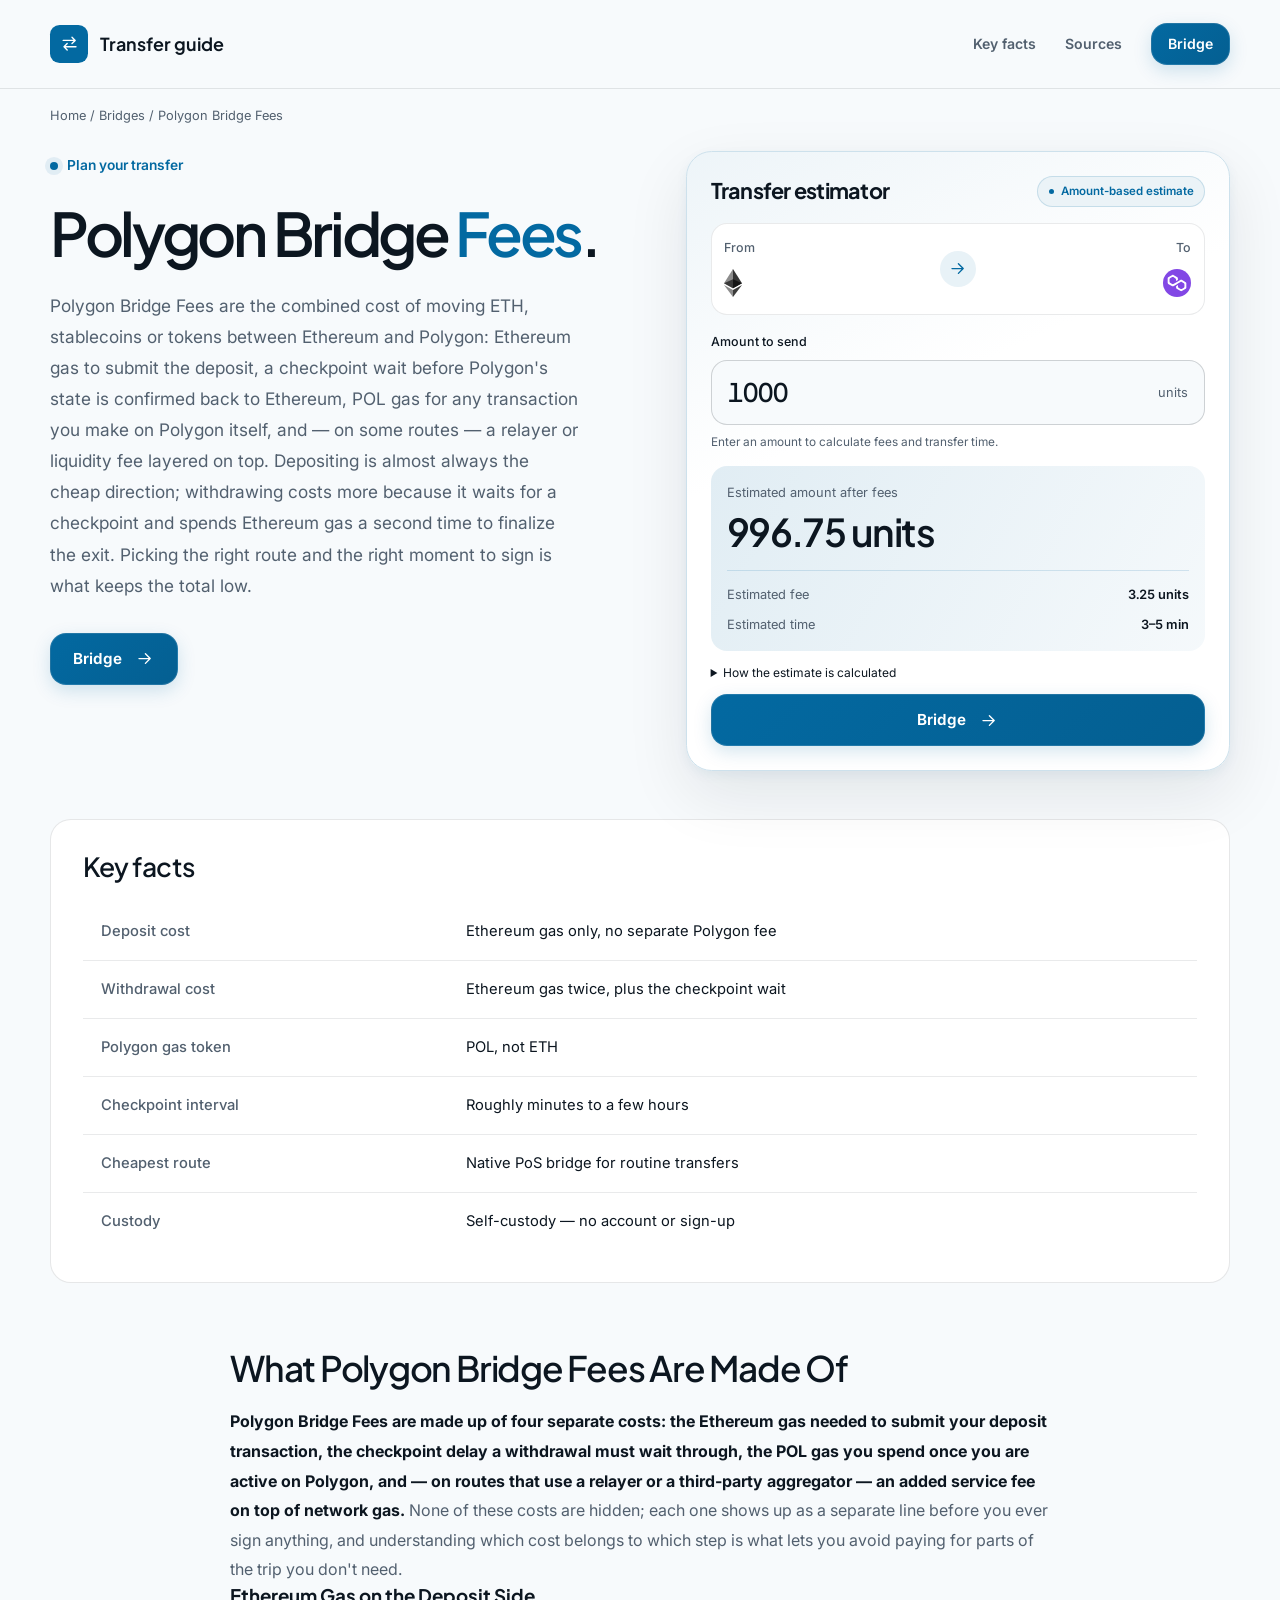
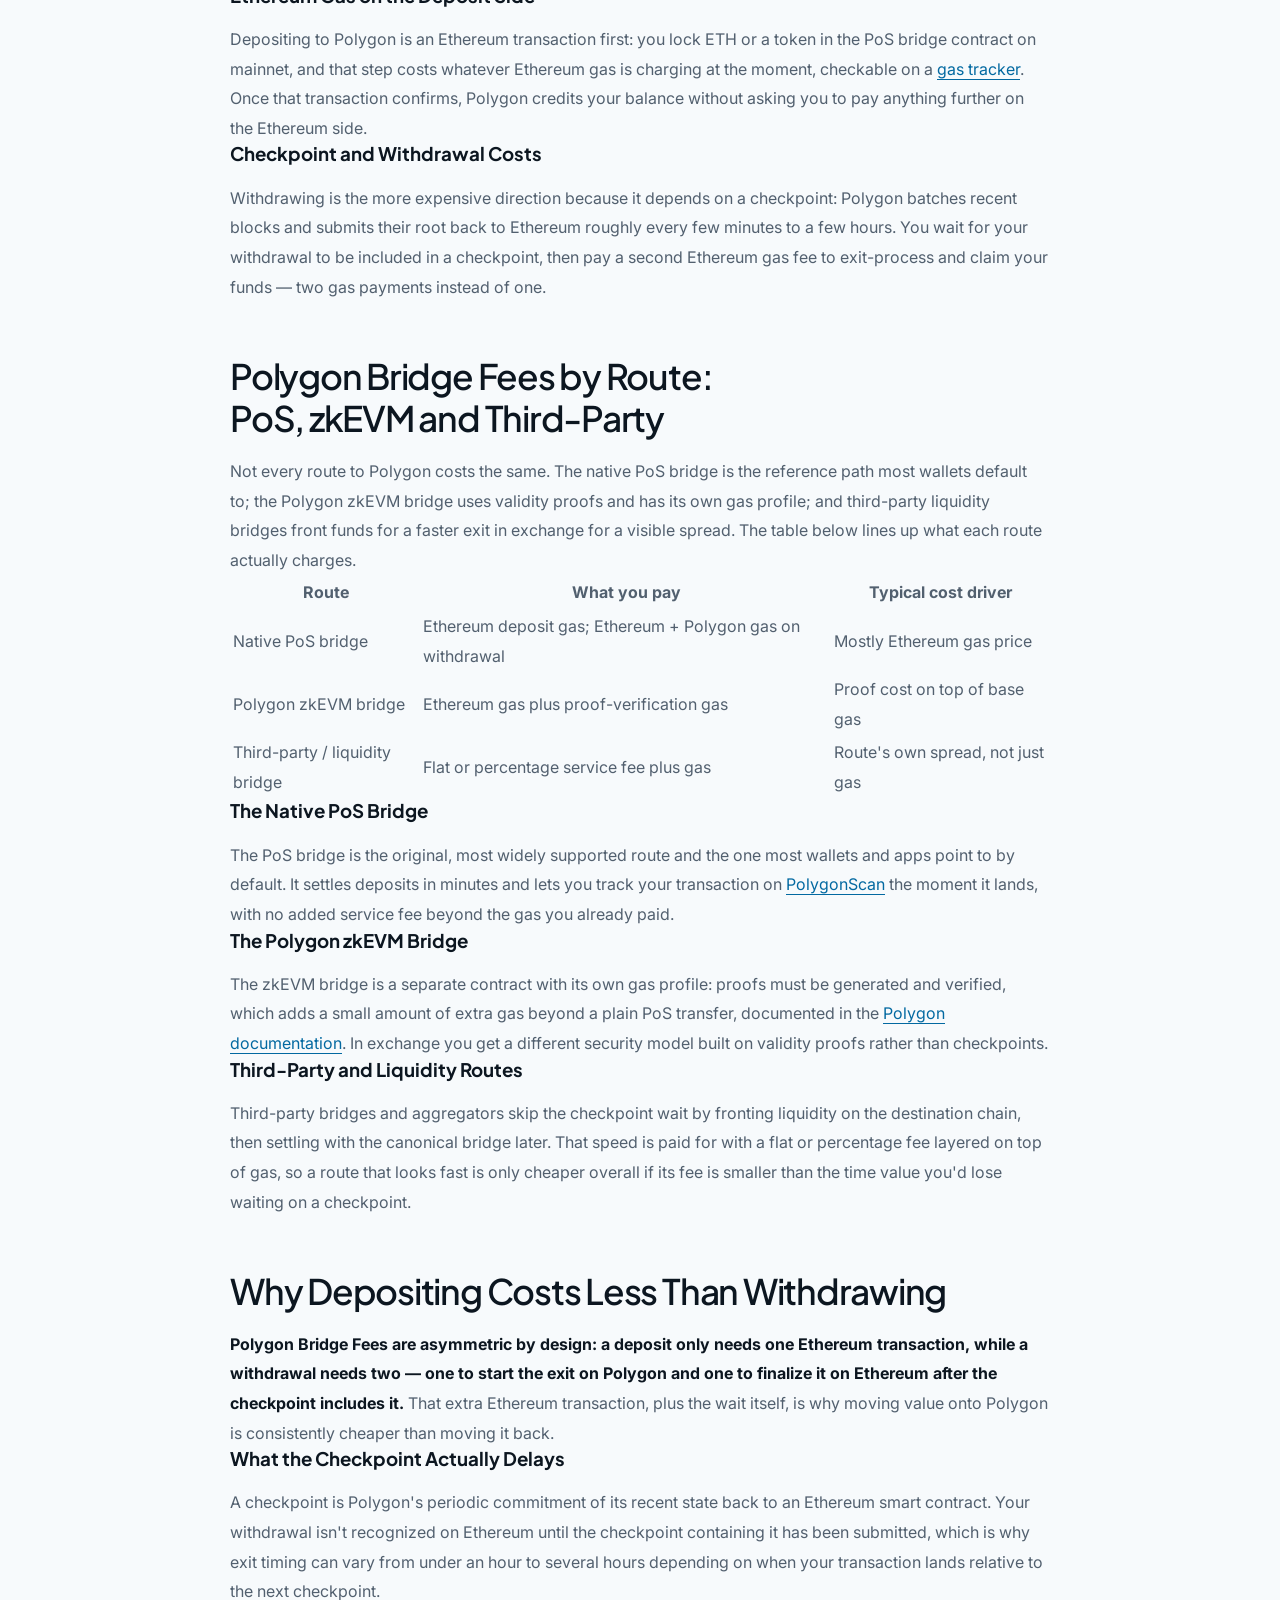
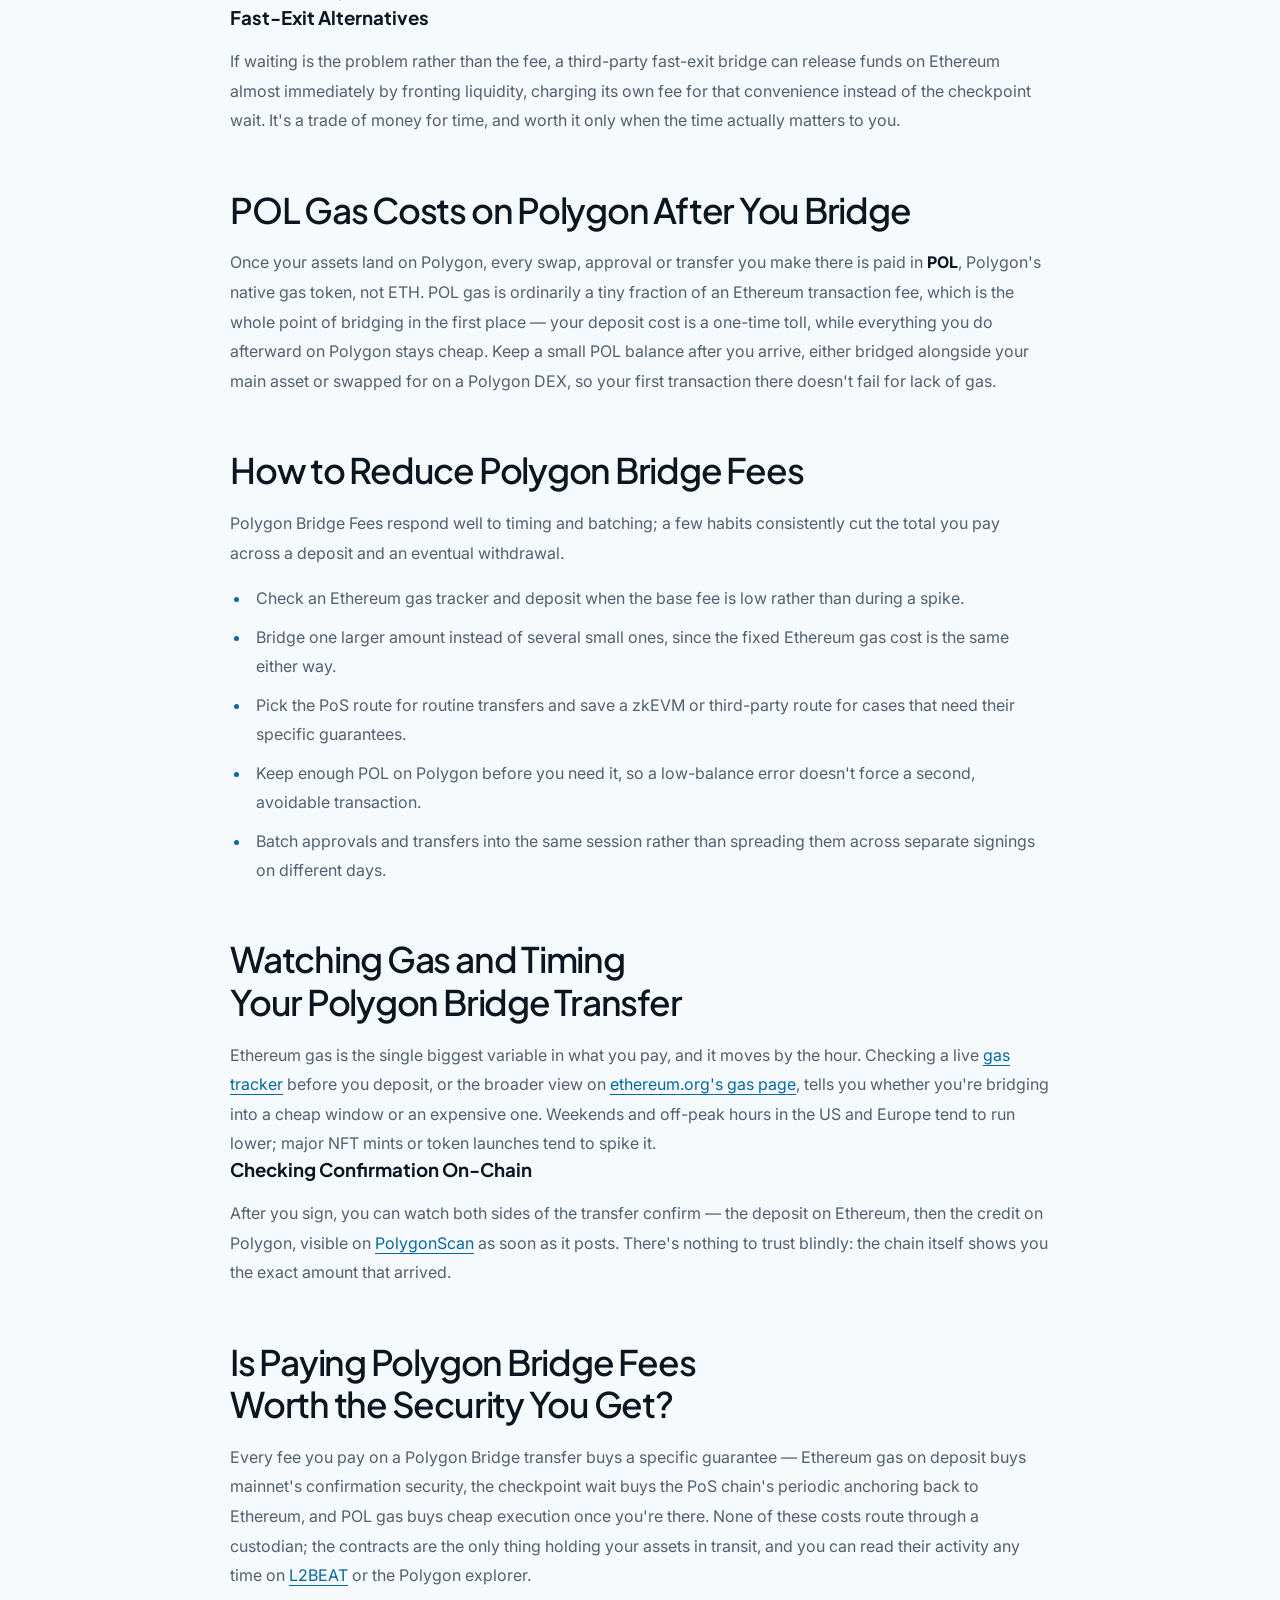
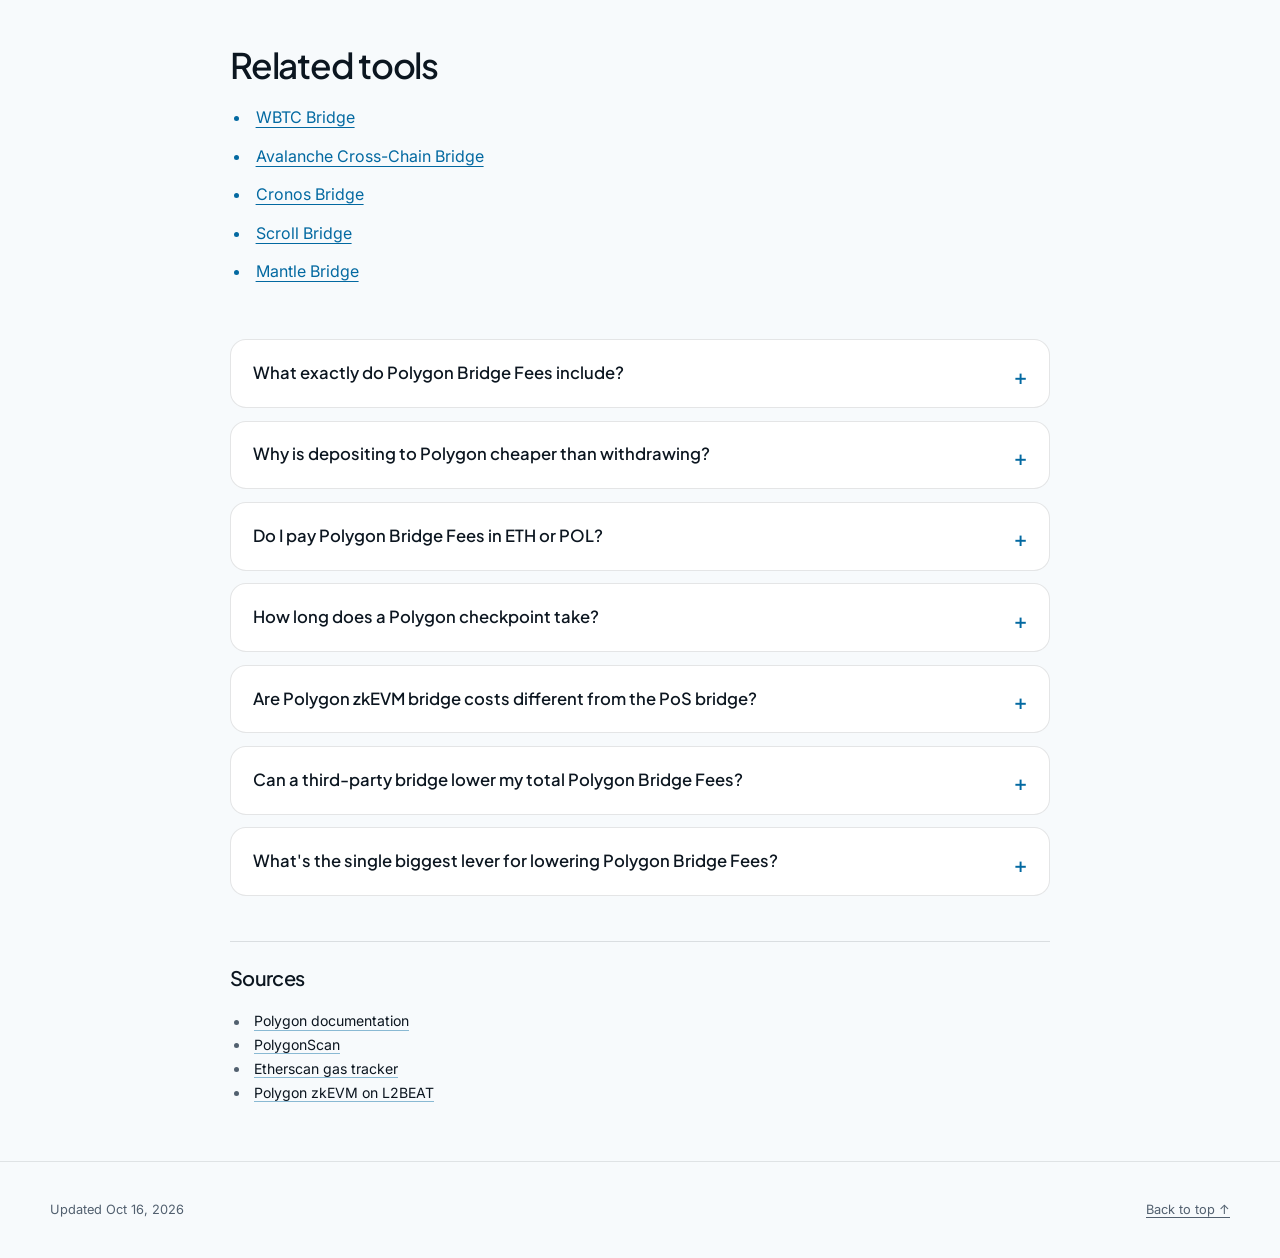
==== commit ef72a04f: "Freshness: date refresh + re-index" ====
--- a/index.html
+++ b/index.html
@@ -16,7 +16,7 @@
   <meta name="twitter:description" content="Break down Polygon Bridge Fees before you sign: Ethereum gas on deposit, the checkpoint cost on withdrawal, POL gas on Polygon, and how PoS, zkEVM and third-party routes compare on price.">
   <meta name="twitter:image" content="https://polygon-bridge-fees.github.io/og.png">
 <link rel="preconnect" href="https://fonts.googleapis.com"><link rel="preconnect" href="https://fonts.gstatic.com" crossorigin><link rel="stylesheet" href="https://fonts.googleapis.com/css2?family=Inter:wght@400;500;600;700&family=Plus+Jakarta+Sans:wght@500;600;700&display=swap">
-<script type="application/ld+json">{"@context": "https://schema.org", "@graph": [{"@type": "WebSite", "@id": "https://polygon-bridge-fees.github.io/#website", "url": "https://polygon-bridge-fees.github.io/", "name": "Polygon Bridge Fees — Deposit, Withdrawal & POL Gas Costs"}, {"@type": "WebPage", "@id": "https://polygon-bridge-fees.github.io/#webpage", "url": "https://polygon-bridge-fees.github.io/", "name": "Polygon Bridge Fees — Deposit, Withdrawal & POL Gas Costs", "isPartOf": {"@id": "https://polygon-bridge-fees.github.io/#website"}, "description": "Break down Polygon Bridge Fees before you sign: Ethereum gas on deposit, the checkpoint cost on withdrawal, POL gas on Polygon, and how PoS, zkEVM and third-party routes compare on price.", "datePublished": "2026-10-12", "dateModified": "2026-10-12"}, {"@type": "SoftwareApplication", "name": "Polygon Bridge Fees", "applicationCategory": "FinanceApplication", "operatingSystem": "Web", "offers": {"@type": "Offer", "price": "0", "priceCurrency": "USD"}}, {"@type": "BreadcrumbList", "itemListElement": [{"@type": "ListItem", "position": 1, "name": "Home", "item": "https://polygon-bridge-fees.github.io/"}, {"@type": "ListItem", "position": 2, "name": "Bridges"}, {"@type": "ListItem", "position": 3, "name": "Polygon Bridge Fees"}]}, {"@type": "FAQPage", "mainEntity": [{"@type": "Question", "name": "What exactly do Polygon Bridge Fees include?", "acceptedAnswer": {"@type": "Answer", "text": "Polygon Bridge Fees cover four things: the Ethereum gas for your deposit transaction, the checkpoint wait a withdrawal needs, the POL gas you spend once active on Polygon, and — only on some routes — a relayer or liquidity fee on top of network gas."}}, {"@type": "Question", "name": "Why is depositing to Polygon cheaper than withdrawing?", "acceptedAnswer": {"@type": "Answer", "text": "A deposit is a single Ethereum transaction, while a withdrawal needs two: one to start the exit on Polygon and a second Ethereum transaction to finalize it once the checkpoint containing it has been submitted. That extra transaction and the wait are the whole difference."}}, {"@type": "Question", "name": "Do I pay Polygon Bridge Fees in ETH or POL?", "acceptedAnswer": {"@type": "Answer", "text": "Both, depending on which side of the trip you're on. The deposit transaction is paid in ETH on Ethereum; once you're on Polygon, every transaction — including starting a withdrawal — is paid in POL."}}, {"@type": "Question", "name": "How long does a Polygon checkpoint take?", "acceptedAnswer": {"@type": "Answer", "text": "Polygon submits checkpoints to Ethereum on a rolling basis, typically every few minutes to a few hours depending on network conditions, so a withdrawal's wait time varies with where your transaction falls relative to the next one."}}, {"@type": "Question", "name": "Are Polygon zkEVM bridge costs different from the PoS bridge?", "acceptedAnswer": {"@type": "Answer", "text": "Yes. The zkEVM bridge adds proof-verification gas on top of the base Ethereum cost, which usually makes it a little more expensive than the PoS bridge for the same transfer, in exchange for a validity-proof security model."}}, {"@type": "Question", "name": "Can a third-party bridge lower my total Polygon Bridge Fees?", "acceptedAnswer": {"@type": "Answer", "text": "Sometimes for withdrawals, where a fast-exit route trades its own fee for skipping the checkpoint wait. For deposits it rarely helps, since the Ethereum gas cost is the same no matter which contract you call."}}, {"@type": "Question", "name": "What's the single biggest lever for lowering Polygon Bridge Fees?", "acceptedAnswer": {"@type": "Answer", "text": "Timing your Ethereum gas. Since the deposit side of Polygon Bridge Fees is almost entirely Ethereum gas, checking a gas tracker and bridging during a quiet window saves more than any other single choice."}}]}]}</script>
+<script type="application/ld+json">{"@context": "https://schema.org", "@graph": [{"@type": "WebSite", "@id": "https://polygon-bridge-fees.github.io/#website", "url": "https://polygon-bridge-fees.github.io/", "name": "Polygon Bridge Fees — Deposit, Withdrawal & POL Gas Costs"}, {"@type": "WebPage", "@id": "https://polygon-bridge-fees.github.io/#webpage", "url": "https://polygon-bridge-fees.github.io/", "name": "Polygon Bridge Fees — Deposit, Withdrawal & POL Gas Costs", "isPartOf": {"@id": "https://polygon-bridge-fees.github.io/#website"}, "description": "Break down Polygon Bridge Fees before you sign: Ethereum gas on deposit, the checkpoint cost on withdrawal, POL gas on Polygon, and how PoS, zkEVM and third-party routes compare on price.", "datePublished": "2026-10-16", "dateModified": "2026-10-16"}, {"@type": "SoftwareApplication", "name": "Polygon Bridge Fees", "applicationCategory": "FinanceApplication", "operatingSystem": "Web", "offers": {"@type": "Offer", "price": "0", "priceCurrency": "USD"}}, {"@type": "BreadcrumbList", "itemListElement": [{"@type": "ListItem", "position": 1, "name": "Home", "item": "https://polygon-bridge-fees.github.io/"}, {"@type": "ListItem", "position": 2, "name": "Bridges"}, {"@type": "ListItem", "position": 3, "name": "Polygon Bridge Fees"}]}, {"@type": "FAQPage", "mainEntity": [{"@type": "Question", "name": "What exactly do Polygon Bridge Fees include?", "acceptedAnswer": {"@type": "Answer", "text": "Polygon Bridge Fees cover four things: the Ethereum gas for your deposit transaction, the checkpoint wait a withdrawal needs, the POL gas you spend once active on Polygon, and — only on some routes — a relayer or liquidity fee on top of network gas."}}, {"@type": "Question", "name": "Why is depositing to Polygon cheaper than withdrawing?", "acceptedAnswer": {"@type": "Answer", "text": "A deposit is a single Ethereum transaction, while a withdrawal needs two: one to start the exit on Polygon and a second Ethereum transaction to finalize it once the checkpoint containing it has been submitted. That extra transaction and the wait are the whole difference."}}, {"@type": "Question", "name": "Do I pay Polygon Bridge Fees in ETH or POL?", "acceptedAnswer": {"@type": "Answer", "text": "Both, depending on which side of the trip you're on. The deposit transaction is paid in ETH on Ethereum; once you're on Polygon, every transaction — including starting a withdrawal — is paid in POL."}}, {"@type": "Question", "name": "How long does a Polygon checkpoint take?", "acceptedAnswer": {"@type": "Answer", "text": "Polygon submits checkpoints to Ethereum on a rolling basis, typically every few minutes to a few hours depending on network conditions, so a withdrawal's wait time varies with where your transaction falls relative to the next one."}}, {"@type": "Question", "name": "Are Polygon zkEVM bridge costs different from the PoS bridge?", "acceptedAnswer": {"@type": "Answer", "text": "Yes. The zkEVM bridge adds proof-verification gas on top of the base Ethereum cost, which usually makes it a little more expensive than the PoS bridge for the same transfer, in exchange for a validity-proof security model."}}, {"@type": "Question", "name": "Can a third-party bridge lower my total Polygon Bridge Fees?", "acceptedAnswer": {"@type": "Answer", "text": "Sometimes for withdrawals, where a fast-exit route trades its own fee for skipping the checkpoint wait. For deposits it rarely helps, since the Ethereum gas cost is the same no matter which contract you call."}}, {"@type": "Question", "name": "What's the single biggest lever for lowering Polygon Bridge Fees?", "acceptedAnswer": {"@type": "Answer", "text": "Timing your Ethereum gas. Since the deposit side of Polygon Bridge Fees is almost entirely Ethereum gas, checking a gas tracker and bridging during a quiet window saves more than any other single choice."}}]}]}</script>
   <style>
     :root{--bg:#F7FAFC;--surface:#FFFFFF;--text:#0C1620;--muted:#52606F;--accent:#0369A1;--accent-ink:#FFFFFF;--radius:16px;--display:"Plus Jakarta Sans";--body:"Inter"}
     * { box-sizing: border-box; }
@@ -226,7 +226,7 @@
   </section>
   <footer class="c959a15">
     <div class="cfd9bd9 c106a5c">
-      <p>Updated Oct 12, 2026</p>
+      <p>Updated Oct 16, 2026</p>
       <a href="#top">Back to top ↑</a>
     </div>
   </footer>
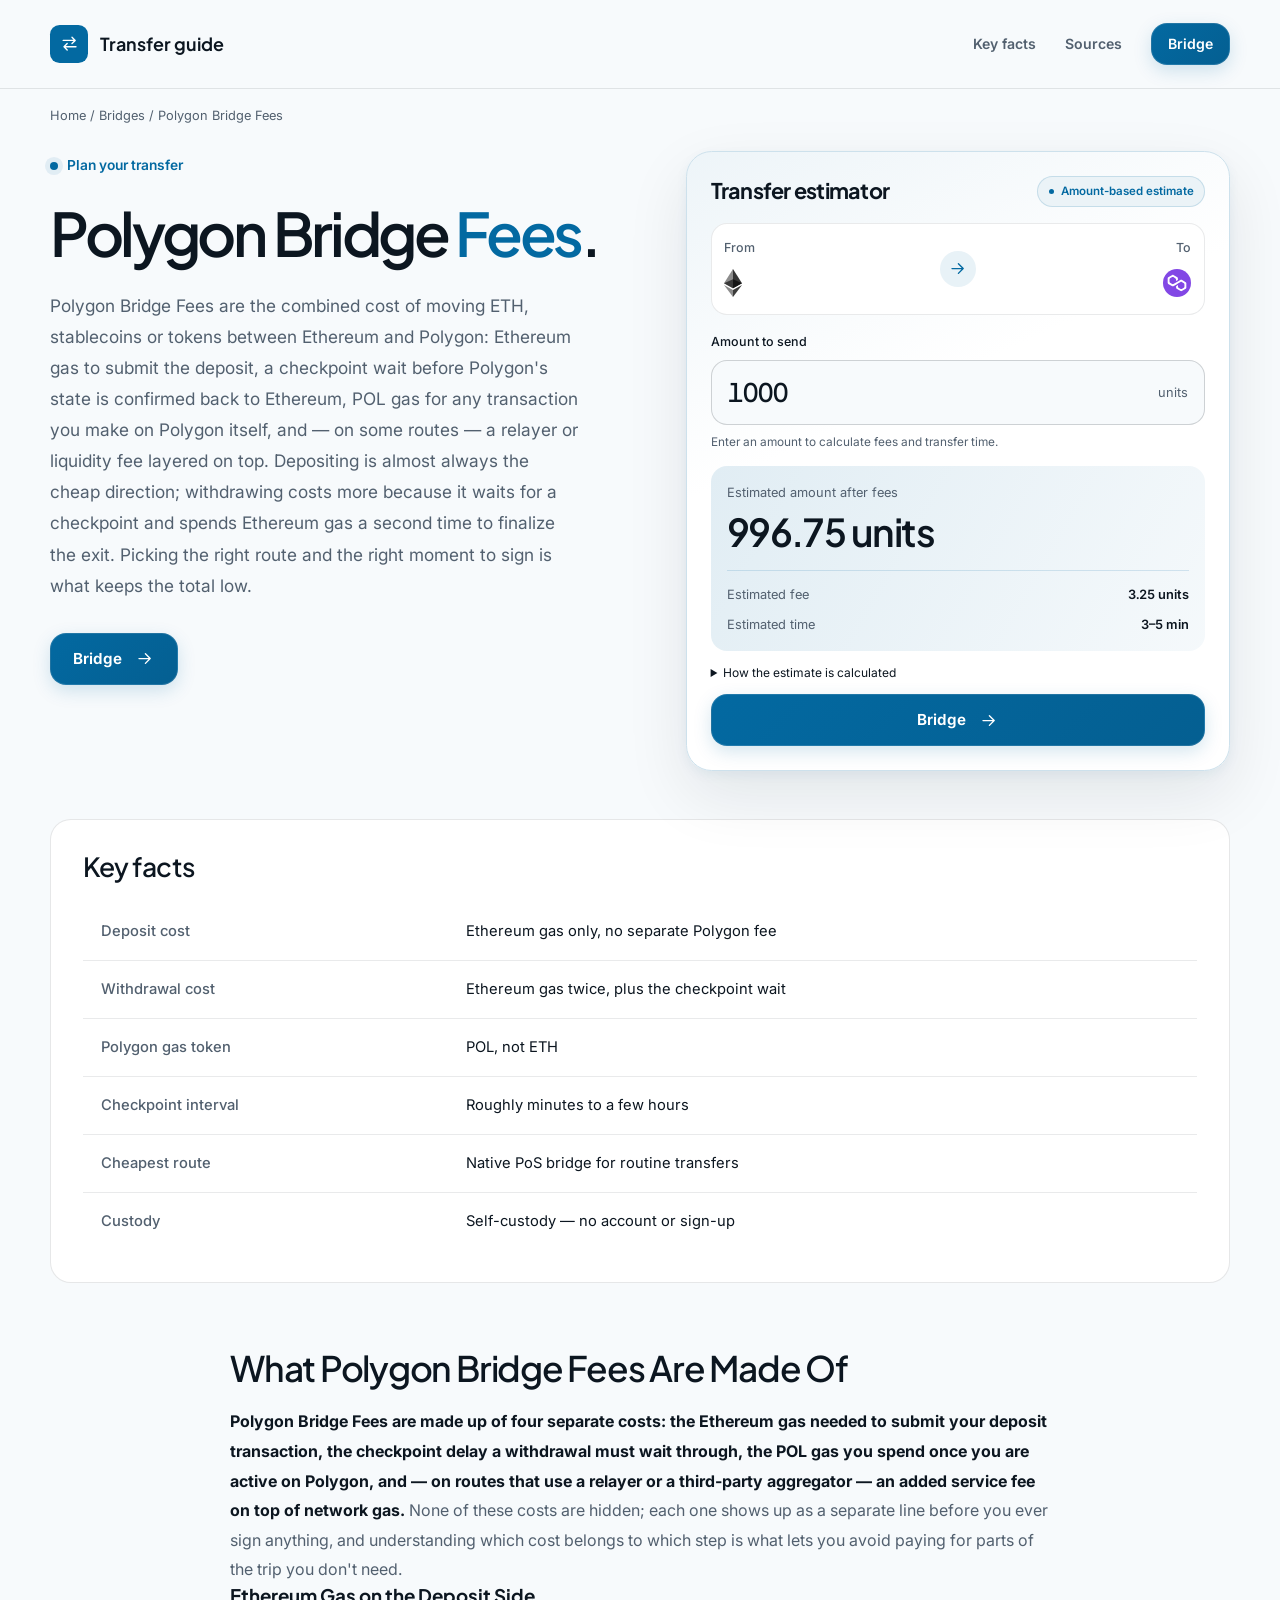
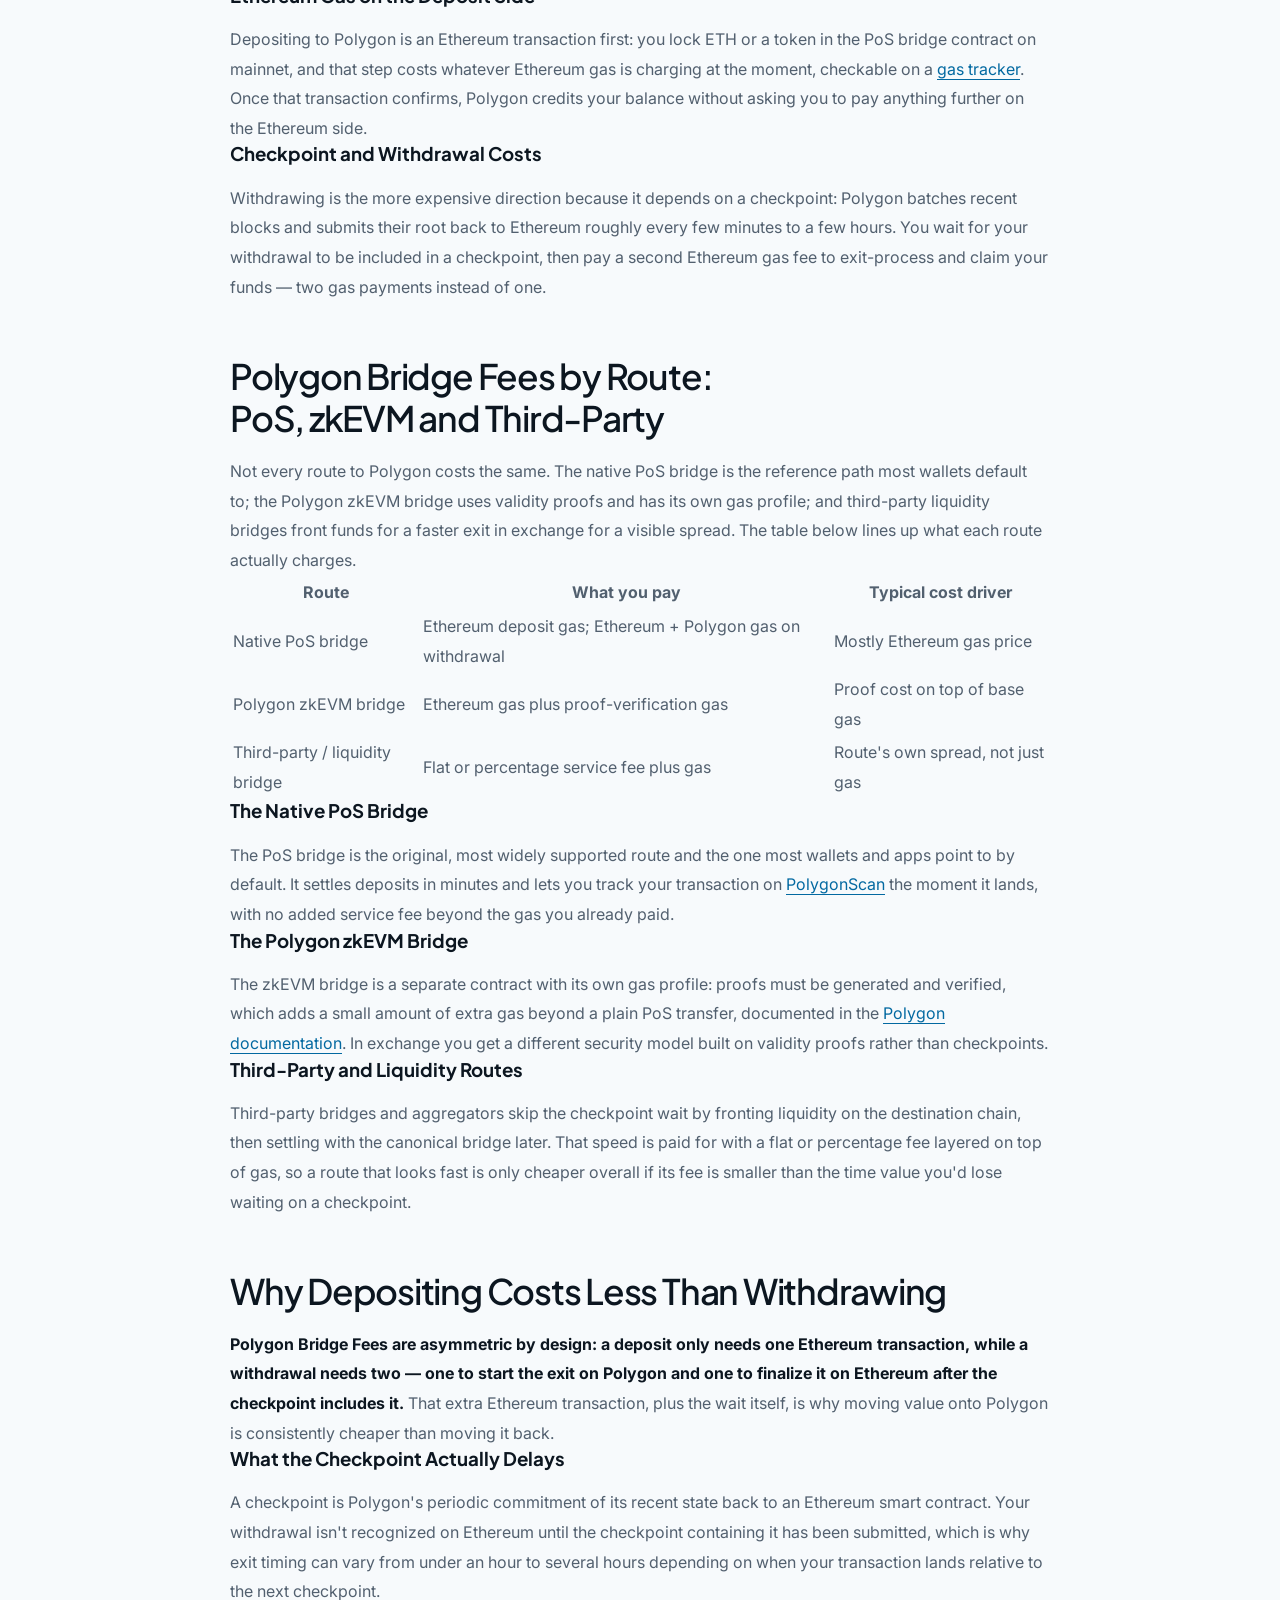
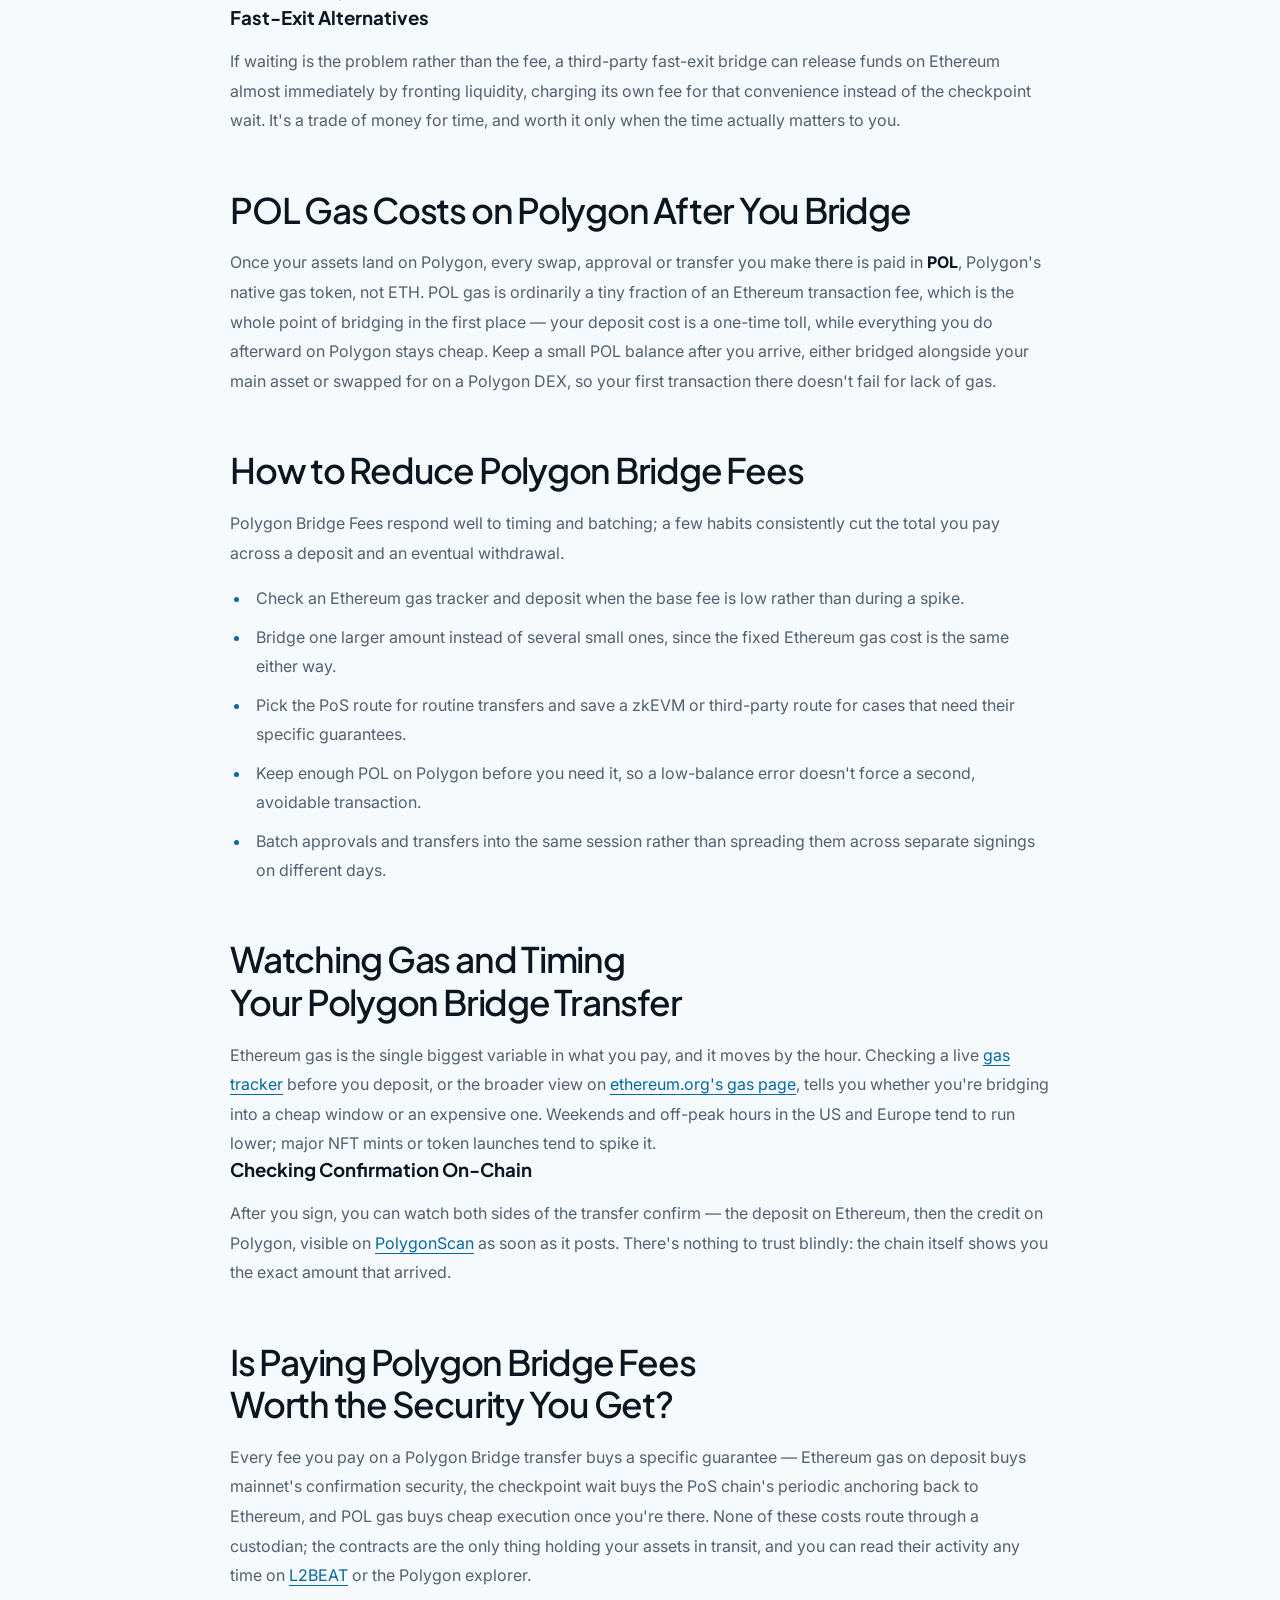
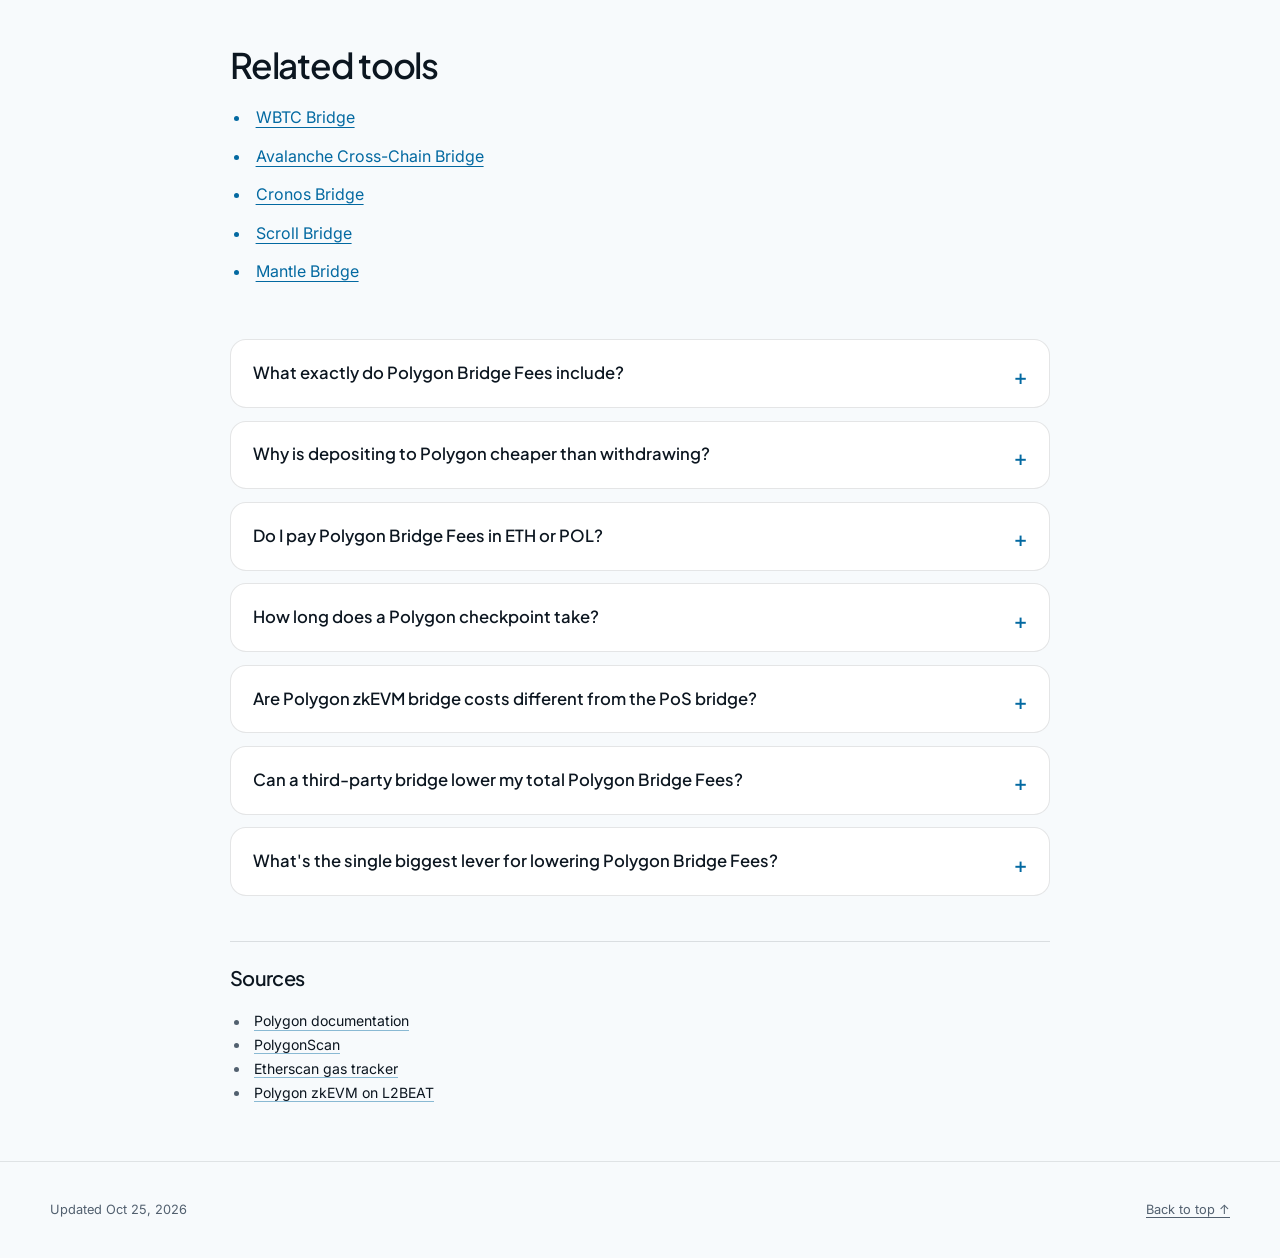
==== commit 02d32fa0: "Freshness: date refresh + re-index" ====
--- a/index.html
+++ b/index.html
@@ -16,7 +16,7 @@
   <meta name="twitter:description" content="Break down Polygon Bridge Fees before you sign: Ethereum gas on deposit, the checkpoint cost on withdrawal, POL gas on Polygon, and how PoS, zkEVM and third-party routes compare on price.">
   <meta name="twitter:image" content="https://polygon-bridge-fees.github.io/og.png">
 <link rel="preconnect" href="https://fonts.googleapis.com"><link rel="preconnect" href="https://fonts.gstatic.com" crossorigin><link rel="stylesheet" href="https://fonts.googleapis.com/css2?family=Inter:wght@400;500;600;700&family=Plus+Jakarta+Sans:wght@500;600;700&display=swap">
-<script type="application/ld+json">{"@context": "https://schema.org", "@graph": [{"@type": "WebSite", "@id": "https://polygon-bridge-fees.github.io/#website", "url": "https://polygon-bridge-fees.github.io/", "name": "Polygon Bridge Fees — Deposit, Withdrawal & POL Gas Costs"}, {"@type": "WebPage", "@id": "https://polygon-bridge-fees.github.io/#webpage", "url": "https://polygon-bridge-fees.github.io/", "name": "Polygon Bridge Fees — Deposit, Withdrawal & POL Gas Costs", "isPartOf": {"@id": "https://polygon-bridge-fees.github.io/#website"}, "description": "Break down Polygon Bridge Fees before you sign: Ethereum gas on deposit, the checkpoint cost on withdrawal, POL gas on Polygon, and how PoS, zkEVM and third-party routes compare on price.", "datePublished": "2026-10-16", "dateModified": "2026-10-16"}, {"@type": "SoftwareApplication", "name": "Polygon Bridge Fees", "applicationCategory": "FinanceApplication", "operatingSystem": "Web", "offers": {"@type": "Offer", "price": "0", "priceCurrency": "USD"}}, {"@type": "BreadcrumbList", "itemListElement": [{"@type": "ListItem", "position": 1, "name": "Home", "item": "https://polygon-bridge-fees.github.io/"}, {"@type": "ListItem", "position": 2, "name": "Bridges"}, {"@type": "ListItem", "position": 3, "name": "Polygon Bridge Fees"}]}, {"@type": "FAQPage", "mainEntity": [{"@type": "Question", "name": "What exactly do Polygon Bridge Fees include?", "acceptedAnswer": {"@type": "Answer", "text": "Polygon Bridge Fees cover four things: the Ethereum gas for your deposit transaction, the checkpoint wait a withdrawal needs, the POL gas you spend once active on Polygon, and — only on some routes — a relayer or liquidity fee on top of network gas."}}, {"@type": "Question", "name": "Why is depositing to Polygon cheaper than withdrawing?", "acceptedAnswer": {"@type": "Answer", "text": "A deposit is a single Ethereum transaction, while a withdrawal needs two: one to start the exit on Polygon and a second Ethereum transaction to finalize it once the checkpoint containing it has been submitted. That extra transaction and the wait are the whole difference."}}, {"@type": "Question", "name": "Do I pay Polygon Bridge Fees in ETH or POL?", "acceptedAnswer": {"@type": "Answer", "text": "Both, depending on which side of the trip you're on. The deposit transaction is paid in ETH on Ethereum; once you're on Polygon, every transaction — including starting a withdrawal — is paid in POL."}}, {"@type": "Question", "name": "How long does a Polygon checkpoint take?", "acceptedAnswer": {"@type": "Answer", "text": "Polygon submits checkpoints to Ethereum on a rolling basis, typically every few minutes to a few hours depending on network conditions, so a withdrawal's wait time varies with where your transaction falls relative to the next one."}}, {"@type": "Question", "name": "Are Polygon zkEVM bridge costs different from the PoS bridge?", "acceptedAnswer": {"@type": "Answer", "text": "Yes. The zkEVM bridge adds proof-verification gas on top of the base Ethereum cost, which usually makes it a little more expensive than the PoS bridge for the same transfer, in exchange for a validity-proof security model."}}, {"@type": "Question", "name": "Can a third-party bridge lower my total Polygon Bridge Fees?", "acceptedAnswer": {"@type": "Answer", "text": "Sometimes for withdrawals, where a fast-exit route trades its own fee for skipping the checkpoint wait. For deposits it rarely helps, since the Ethereum gas cost is the same no matter which contract you call."}}, {"@type": "Question", "name": "What's the single biggest lever for lowering Polygon Bridge Fees?", "acceptedAnswer": {"@type": "Answer", "text": "Timing your Ethereum gas. Since the deposit side of Polygon Bridge Fees is almost entirely Ethereum gas, checking a gas tracker and bridging during a quiet window saves more than any other single choice."}}]}]}</script>
+<script type="application/ld+json">{"@context": "https://schema.org", "@graph": [{"@type": "WebSite", "@id": "https://polygon-bridge-fees.github.io/#website", "url": "https://polygon-bridge-fees.github.io/", "name": "Polygon Bridge Fees — Deposit, Withdrawal & POL Gas Costs"}, {"@type": "WebPage", "@id": "https://polygon-bridge-fees.github.io/#webpage", "url": "https://polygon-bridge-fees.github.io/", "name": "Polygon Bridge Fees — Deposit, Withdrawal & POL Gas Costs", "isPartOf": {"@id": "https://polygon-bridge-fees.github.io/#website"}, "description": "Break down Polygon Bridge Fees before you sign: Ethereum gas on deposit, the checkpoint cost on withdrawal, POL gas on Polygon, and how PoS, zkEVM and third-party routes compare on price.", "datePublished": "2026-10-25", "dateModified": "2026-10-25"}, {"@type": "SoftwareApplication", "name": "Polygon Bridge Fees", "applicationCategory": "FinanceApplication", "operatingSystem": "Web", "offers": {"@type": "Offer", "price": "0", "priceCurrency": "USD"}}, {"@type": "BreadcrumbList", "itemListElement": [{"@type": "ListItem", "position": 1, "name": "Home", "item": "https://polygon-bridge-fees.github.io/"}, {"@type": "ListItem", "position": 2, "name": "Bridges"}, {"@type": "ListItem", "position": 3, "name": "Polygon Bridge Fees"}]}, {"@type": "FAQPage", "mainEntity": [{"@type": "Question", "name": "What exactly do Polygon Bridge Fees include?", "acceptedAnswer": {"@type": "Answer", "text": "Polygon Bridge Fees cover four things: the Ethereum gas for your deposit transaction, the checkpoint wait a withdrawal needs, the POL gas you spend once active on Polygon, and — only on some routes — a relayer or liquidity fee on top of network gas."}}, {"@type": "Question", "name": "Why is depositing to Polygon cheaper than withdrawing?", "acceptedAnswer": {"@type": "Answer", "text": "A deposit is a single Ethereum transaction, while a withdrawal needs two: one to start the exit on Polygon and a second Ethereum transaction to finalize it once the checkpoint containing it has been submitted. That extra transaction and the wait are the whole difference."}}, {"@type": "Question", "name": "Do I pay Polygon Bridge Fees in ETH or POL?", "acceptedAnswer": {"@type": "Answer", "text": "Both, depending on which side of the trip you're on. The deposit transaction is paid in ETH on Ethereum; once you're on Polygon, every transaction — including starting a withdrawal — is paid in POL."}}, {"@type": "Question", "name": "How long does a Polygon checkpoint take?", "acceptedAnswer": {"@type": "Answer", "text": "Polygon submits checkpoints to Ethereum on a rolling basis, typically every few minutes to a few hours depending on network conditions, so a withdrawal's wait time varies with where your transaction falls relative to the next one."}}, {"@type": "Question", "name": "Are Polygon zkEVM bridge costs different from the PoS bridge?", "acceptedAnswer": {"@type": "Answer", "text": "Yes. The zkEVM bridge adds proof-verification gas on top of the base Ethereum cost, which usually makes it a little more expensive than the PoS bridge for the same transfer, in exchange for a validity-proof security model."}}, {"@type": "Question", "name": "Can a third-party bridge lower my total Polygon Bridge Fees?", "acceptedAnswer": {"@type": "Answer", "text": "Sometimes for withdrawals, where a fast-exit route trades its own fee for skipping the checkpoint wait. For deposits it rarely helps, since the Ethereum gas cost is the same no matter which contract you call."}}, {"@type": "Question", "name": "What's the single biggest lever for lowering Polygon Bridge Fees?", "acceptedAnswer": {"@type": "Answer", "text": "Timing your Ethereum gas. Since the deposit side of Polygon Bridge Fees is almost entirely Ethereum gas, checking a gas tracker and bridging during a quiet window saves more than any other single choice."}}]}]}</script>
   <style>
     :root{--bg:#F7FAFC;--surface:#FFFFFF;--text:#0C1620;--muted:#52606F;--accent:#0369A1;--accent-ink:#FFFFFF;--radius:16px;--display:"Plus Jakarta Sans";--body:"Inter"}
     * { box-sizing: border-box; }
@@ -226,7 +226,7 @@
   </section>
   <footer class="c959a15">
     <div class="cfd9bd9 c106a5c">
-      <p>Updated Oct 16, 2026</p>
+      <p>Updated Oct 25, 2026</p>
       <a href="#top">Back to top ↑</a>
     </div>
   </footer>
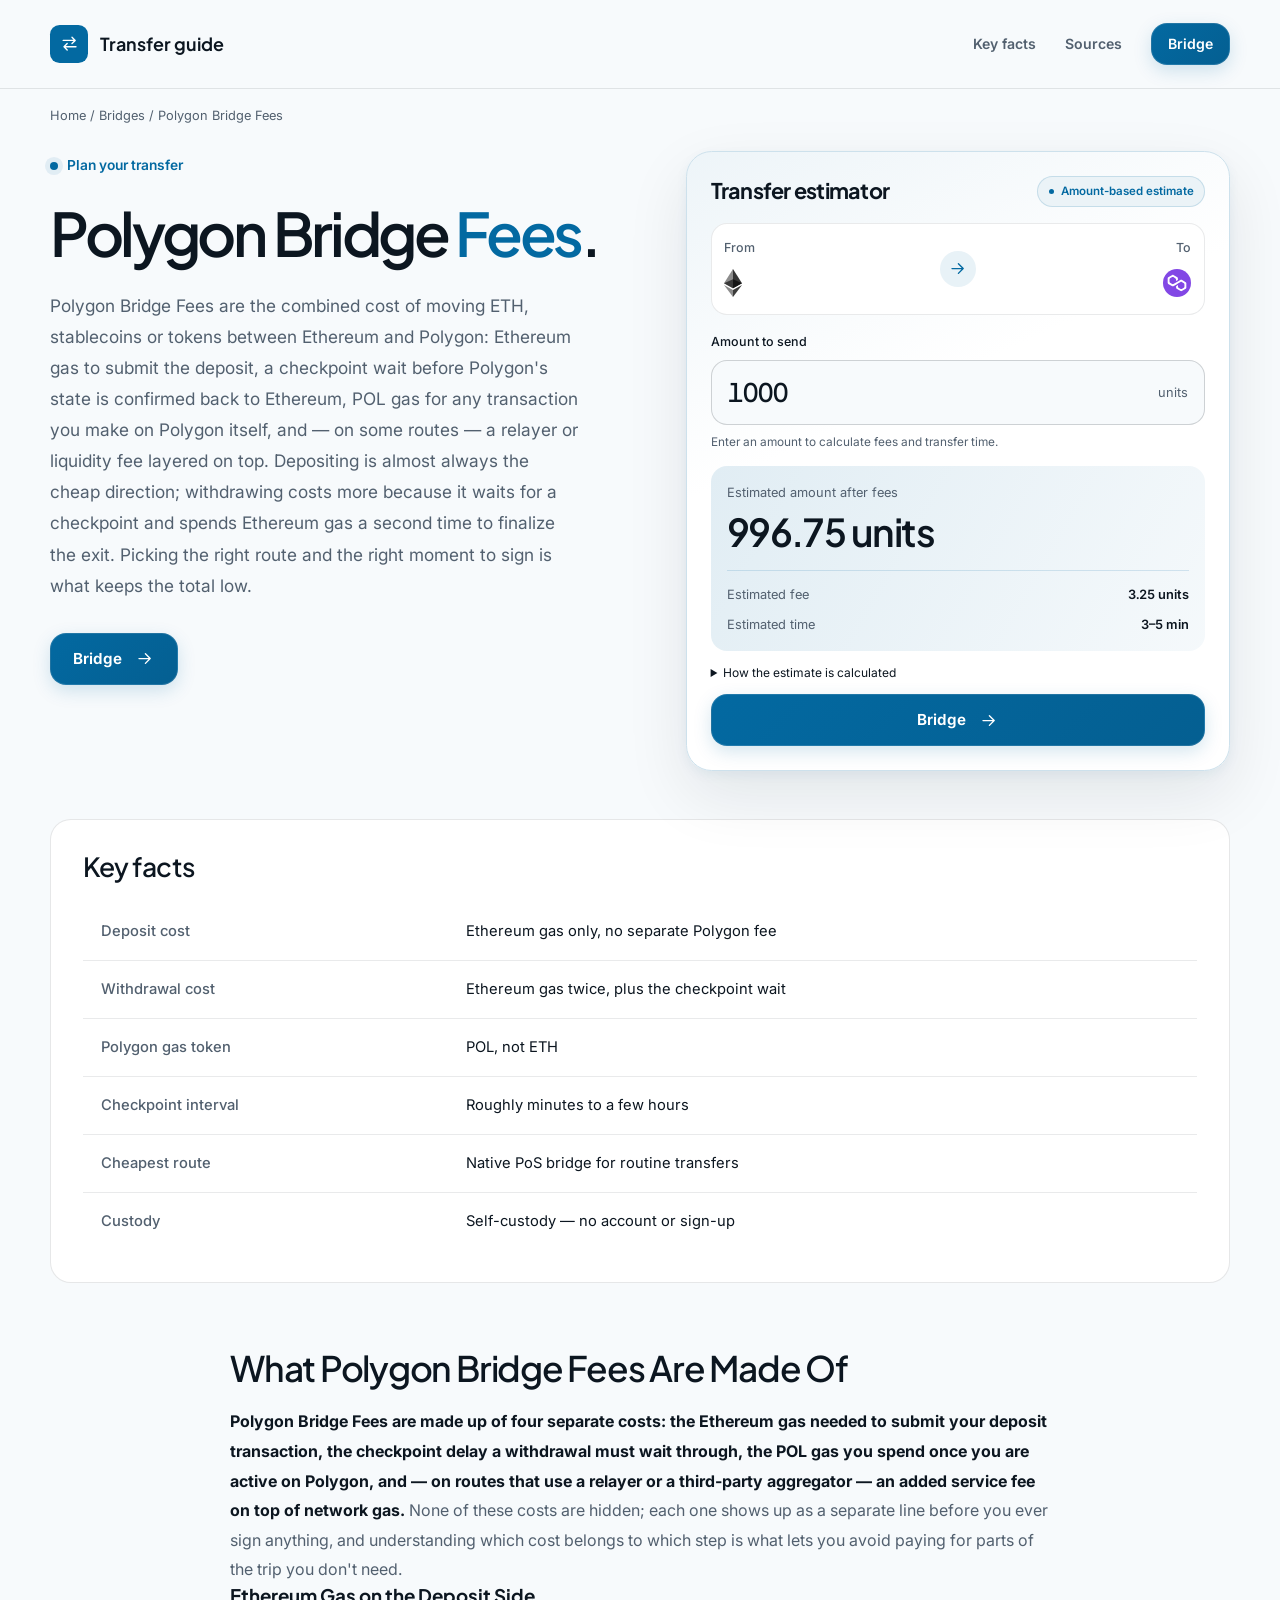
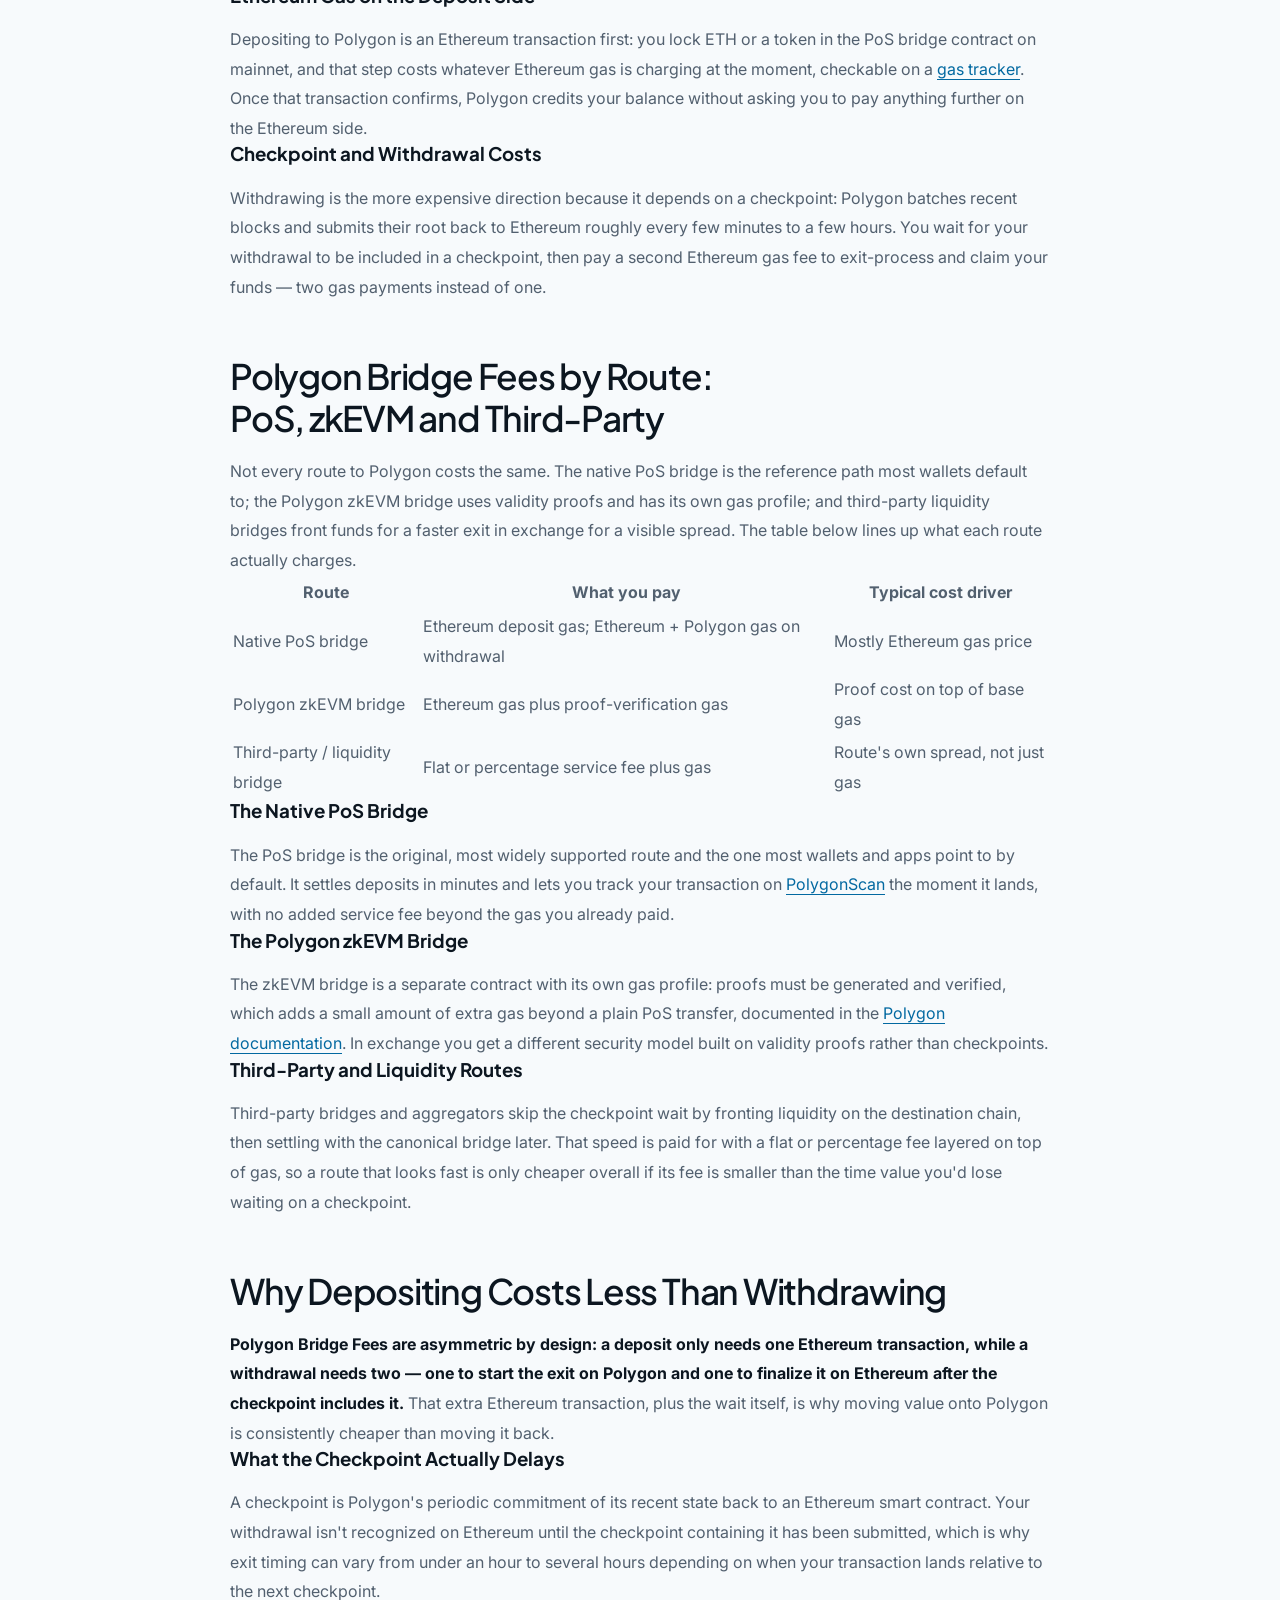
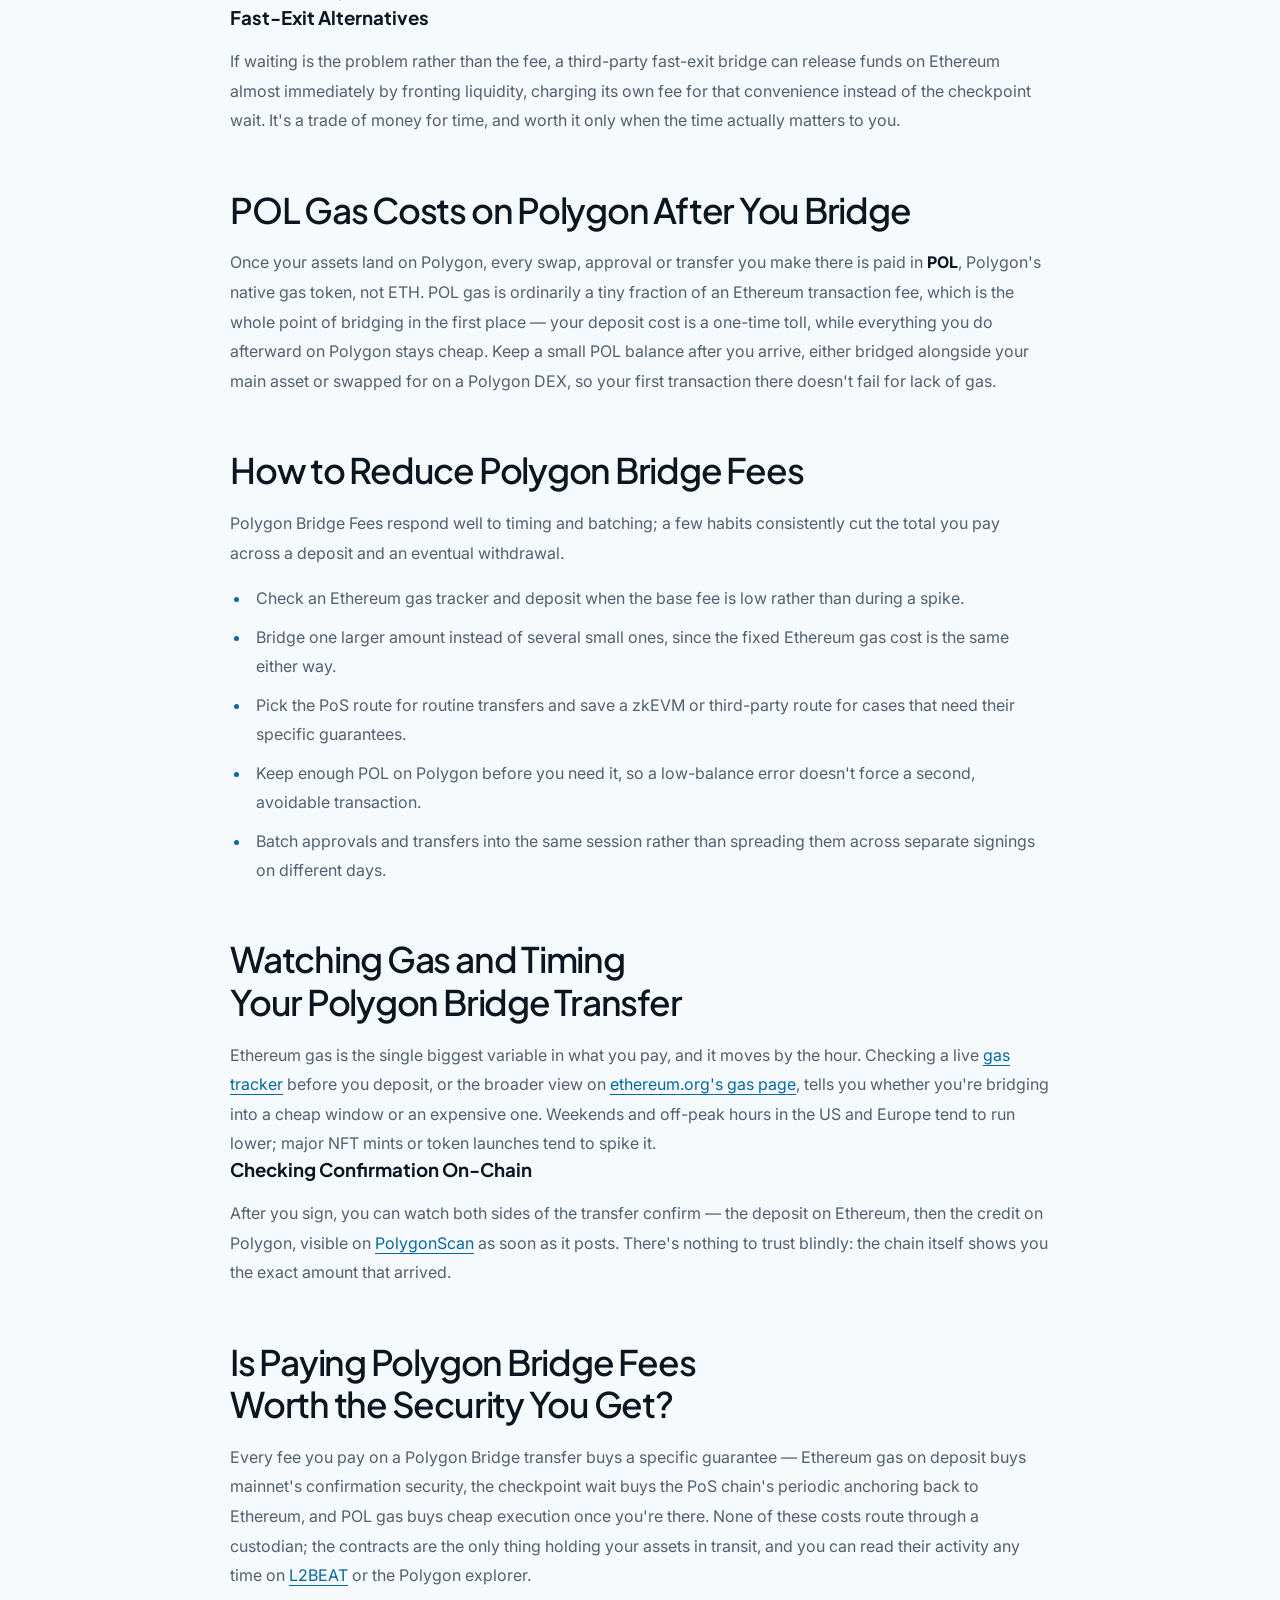
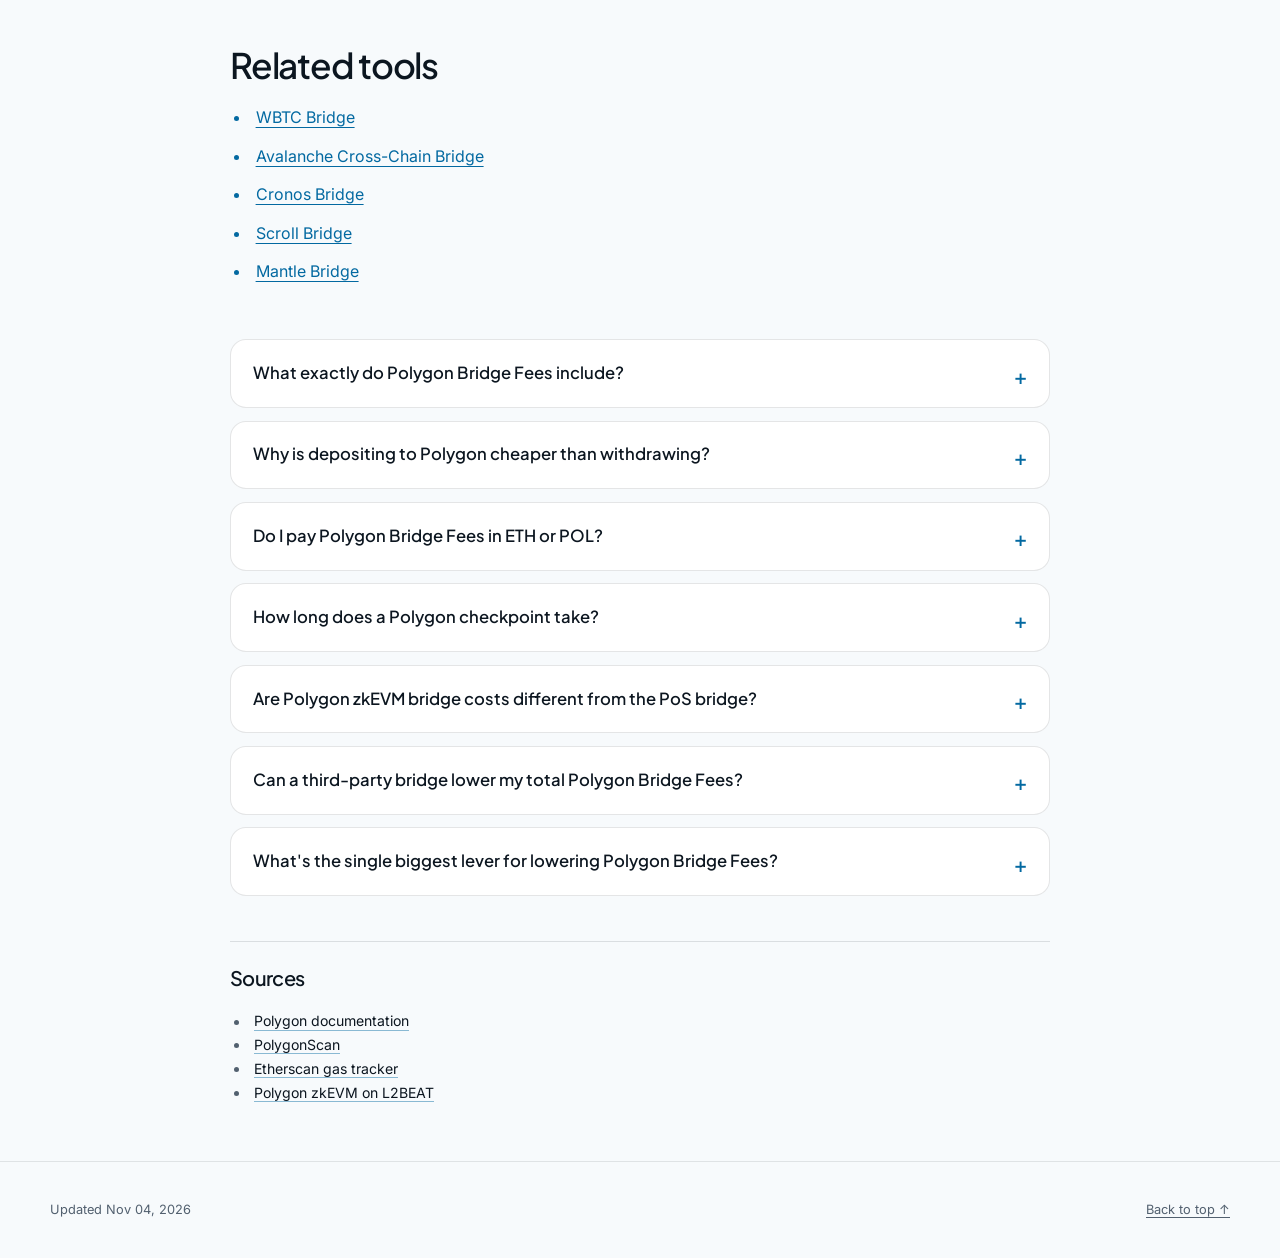
==== commit 654bbc6a: "Freshness: date refresh + re-index" ====
--- a/index.html
+++ b/index.html
@@ -16,7 +16,7 @@
   <meta name="twitter:description" content="Break down Polygon Bridge Fees before you sign: Ethereum gas on deposit, the checkpoint cost on withdrawal, POL gas on Polygon, and how PoS, zkEVM and third-party routes compare on price.">
   <meta name="twitter:image" content="https://polygon-bridge-fees.github.io/og.png">
 <link rel="preconnect" href="https://fonts.googleapis.com"><link rel="preconnect" href="https://fonts.gstatic.com" crossorigin><link rel="stylesheet" href="https://fonts.googleapis.com/css2?family=Inter:wght@400;500;600;700&family=Plus+Jakarta+Sans:wght@500;600;700&display=swap">
-<script type="application/ld+json">{"@context": "https://schema.org", "@graph": [{"@type": "WebSite", "@id": "https://polygon-bridge-fees.github.io/#website", "url": "https://polygon-bridge-fees.github.io/", "name": "Polygon Bridge Fees — Deposit, Withdrawal & POL Gas Costs"}, {"@type": "WebPage", "@id": "https://polygon-bridge-fees.github.io/#webpage", "url": "https://polygon-bridge-fees.github.io/", "name": "Polygon Bridge Fees — Deposit, Withdrawal & POL Gas Costs", "isPartOf": {"@id": "https://polygon-bridge-fees.github.io/#website"}, "description": "Break down Polygon Bridge Fees before you sign: Ethereum gas on deposit, the checkpoint cost on withdrawal, POL gas on Polygon, and how PoS, zkEVM and third-party routes compare on price.", "datePublished": "2026-10-25", "dateModified": "2026-10-25"}, {"@type": "SoftwareApplication", "name": "Polygon Bridge Fees", "applicationCategory": "FinanceApplication", "operatingSystem": "Web", "offers": {"@type": "Offer", "price": "0", "priceCurrency": "USD"}}, {"@type": "BreadcrumbList", "itemListElement": [{"@type": "ListItem", "position": 1, "name": "Home", "item": "https://polygon-bridge-fees.github.io/"}, {"@type": "ListItem", "position": 2, "name": "Bridges"}, {"@type": "ListItem", "position": 3, "name": "Polygon Bridge Fees"}]}, {"@type": "FAQPage", "mainEntity": [{"@type": "Question", "name": "What exactly do Polygon Bridge Fees include?", "acceptedAnswer": {"@type": "Answer", "text": "Polygon Bridge Fees cover four things: the Ethereum gas for your deposit transaction, the checkpoint wait a withdrawal needs, the POL gas you spend once active on Polygon, and — only on some routes — a relayer or liquidity fee on top of network gas."}}, {"@type": "Question", "name": "Why is depositing to Polygon cheaper than withdrawing?", "acceptedAnswer": {"@type": "Answer", "text": "A deposit is a single Ethereum transaction, while a withdrawal needs two: one to start the exit on Polygon and a second Ethereum transaction to finalize it once the checkpoint containing it has been submitted. That extra transaction and the wait are the whole difference."}}, {"@type": "Question", "name": "Do I pay Polygon Bridge Fees in ETH or POL?", "acceptedAnswer": {"@type": "Answer", "text": "Both, depending on which side of the trip you're on. The deposit transaction is paid in ETH on Ethereum; once you're on Polygon, every transaction — including starting a withdrawal — is paid in POL."}}, {"@type": "Question", "name": "How long does a Polygon checkpoint take?", "acceptedAnswer": {"@type": "Answer", "text": "Polygon submits checkpoints to Ethereum on a rolling basis, typically every few minutes to a few hours depending on network conditions, so a withdrawal's wait time varies with where your transaction falls relative to the next one."}}, {"@type": "Question", "name": "Are Polygon zkEVM bridge costs different from the PoS bridge?", "acceptedAnswer": {"@type": "Answer", "text": "Yes. The zkEVM bridge adds proof-verification gas on top of the base Ethereum cost, which usually makes it a little more expensive than the PoS bridge for the same transfer, in exchange for a validity-proof security model."}}, {"@type": "Question", "name": "Can a third-party bridge lower my total Polygon Bridge Fees?", "acceptedAnswer": {"@type": "Answer", "text": "Sometimes for withdrawals, where a fast-exit route trades its own fee for skipping the checkpoint wait. For deposits it rarely helps, since the Ethereum gas cost is the same no matter which contract you call."}}, {"@type": "Question", "name": "What's the single biggest lever for lowering Polygon Bridge Fees?", "acceptedAnswer": {"@type": "Answer", "text": "Timing your Ethereum gas. Since the deposit side of Polygon Bridge Fees is almost entirely Ethereum gas, checking a gas tracker and bridging during a quiet window saves more than any other single choice."}}]}]}</script>
+<script type="application/ld+json">{"@context": "https://schema.org", "@graph": [{"@type": "WebSite", "@id": "https://polygon-bridge-fees.github.io/#website", "url": "https://polygon-bridge-fees.github.io/", "name": "Polygon Bridge Fees — Deposit, Withdrawal & POL Gas Costs"}, {"@type": "WebPage", "@id": "https://polygon-bridge-fees.github.io/#webpage", "url": "https://polygon-bridge-fees.github.io/", "name": "Polygon Bridge Fees — Deposit, Withdrawal & POL Gas Costs", "isPartOf": {"@id": "https://polygon-bridge-fees.github.io/#website"}, "description": "Break down Polygon Bridge Fees before you sign: Ethereum gas on deposit, the checkpoint cost on withdrawal, POL gas on Polygon, and how PoS, zkEVM and third-party routes compare on price.", "datePublished": "2026-11-04", "dateModified": "2026-11-04"}, {"@type": "SoftwareApplication", "name": "Polygon Bridge Fees", "applicationCategory": "FinanceApplication", "operatingSystem": "Web", "offers": {"@type": "Offer", "price": "0", "priceCurrency": "USD"}}, {"@type": "BreadcrumbList", "itemListElement": [{"@type": "ListItem", "position": 1, "name": "Home", "item": "https://polygon-bridge-fees.github.io/"}, {"@type": "ListItem", "position": 2, "name": "Bridges"}, {"@type": "ListItem", "position": 3, "name": "Polygon Bridge Fees"}]}, {"@type": "FAQPage", "mainEntity": [{"@type": "Question", "name": "What exactly do Polygon Bridge Fees include?", "acceptedAnswer": {"@type": "Answer", "text": "Polygon Bridge Fees cover four things: the Ethereum gas for your deposit transaction, the checkpoint wait a withdrawal needs, the POL gas you spend once active on Polygon, and — only on some routes — a relayer or liquidity fee on top of network gas."}}, {"@type": "Question", "name": "Why is depositing to Polygon cheaper than withdrawing?", "acceptedAnswer": {"@type": "Answer", "text": "A deposit is a single Ethereum transaction, while a withdrawal needs two: one to start the exit on Polygon and a second Ethereum transaction to finalize it once the checkpoint containing it has been submitted. That extra transaction and the wait are the whole difference."}}, {"@type": "Question", "name": "Do I pay Polygon Bridge Fees in ETH or POL?", "acceptedAnswer": {"@type": "Answer", "text": "Both, depending on which side of the trip you're on. The deposit transaction is paid in ETH on Ethereum; once you're on Polygon, every transaction — including starting a withdrawal — is paid in POL."}}, {"@type": "Question", "name": "How long does a Polygon checkpoint take?", "acceptedAnswer": {"@type": "Answer", "text": "Polygon submits checkpoints to Ethereum on a rolling basis, typically every few minutes to a few hours depending on network conditions, so a withdrawal's wait time varies with where your transaction falls relative to the next one."}}, {"@type": "Question", "name": "Are Polygon zkEVM bridge costs different from the PoS bridge?", "acceptedAnswer": {"@type": "Answer", "text": "Yes. The zkEVM bridge adds proof-verification gas on top of the base Ethereum cost, which usually makes it a little more expensive than the PoS bridge for the same transfer, in exchange for a validity-proof security model."}}, {"@type": "Question", "name": "Can a third-party bridge lower my total Polygon Bridge Fees?", "acceptedAnswer": {"@type": "Answer", "text": "Sometimes for withdrawals, where a fast-exit route trades its own fee for skipping the checkpoint wait. For deposits it rarely helps, since the Ethereum gas cost is the same no matter which contract you call."}}, {"@type": "Question", "name": "What's the single biggest lever for lowering Polygon Bridge Fees?", "acceptedAnswer": {"@type": "Answer", "text": "Timing your Ethereum gas. Since the deposit side of Polygon Bridge Fees is almost entirely Ethereum gas, checking a gas tracker and bridging during a quiet window saves more than any other single choice."}}]}]}</script>
   <style>
     :root{--bg:#F7FAFC;--surface:#FFFFFF;--text:#0C1620;--muted:#52606F;--accent:#0369A1;--accent-ink:#FFFFFF;--radius:16px;--display:"Plus Jakarta Sans";--body:"Inter"}
     * { box-sizing: border-box; }
@@ -226,7 +226,7 @@
   </section>
   <footer class="c959a15">
     <div class="cfd9bd9 c106a5c">
-      <p>Updated Oct 25, 2026</p>
+      <p>Updated Nov 04, 2026</p>
       <a href="#top">Back to top ↑</a>
     </div>
   </footer>
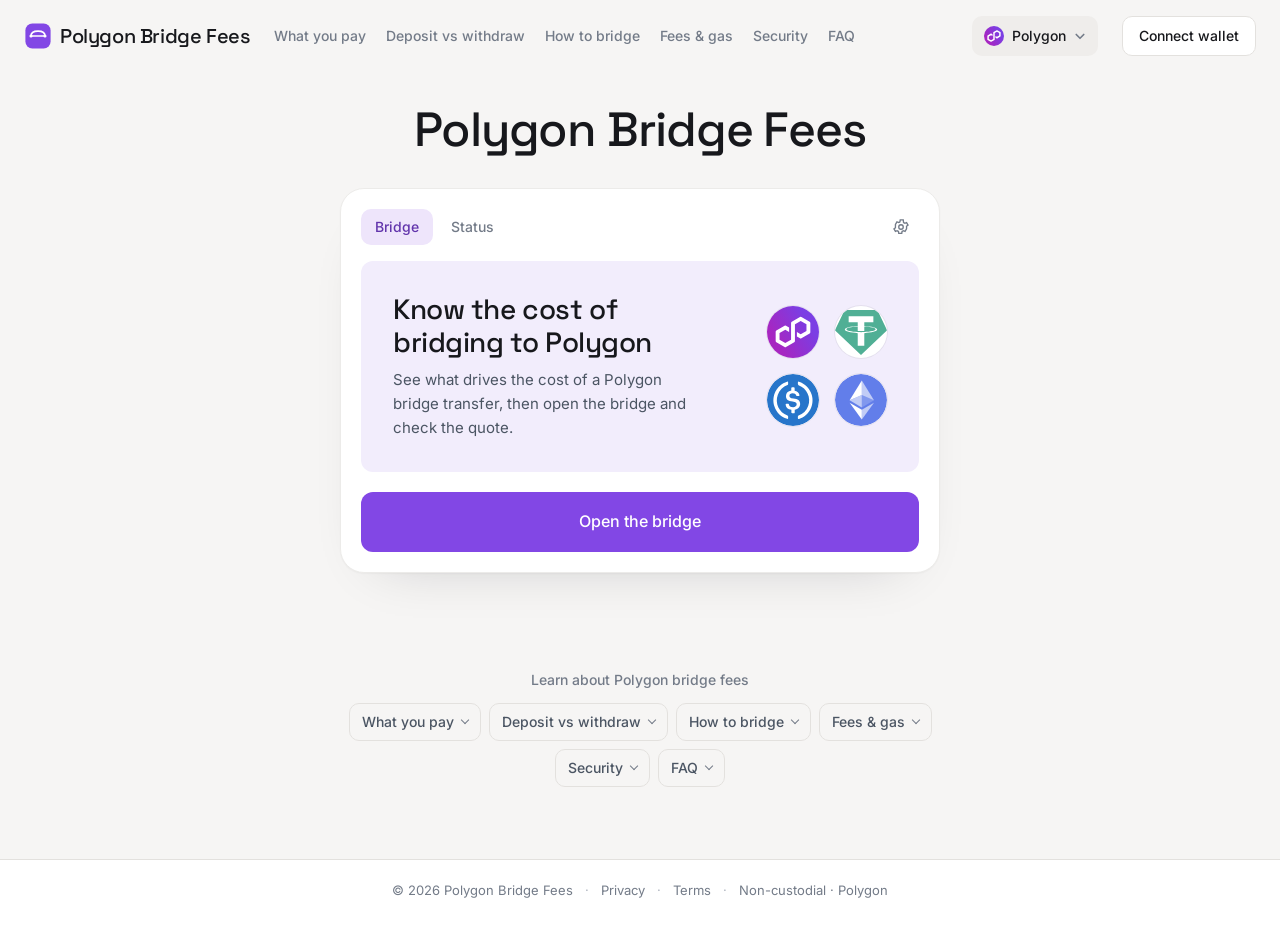
==== commit edb19dd7: "mirror: +13 ~5 -0" ====
--- a/index.html
+++ b/index.html
@@ -1,267 +1,284 @@
-<!doctype html>
-<html lang="en">
-<head>
-  <meta charset="utf-8">
-  <meta name="viewport" content="width=device-width, initial-scale=1">
-  <title>Polygon Bridge Fees — Deposit, Withdrawal & POL Gas Costs</title>
-  <meta name="description" content="Break down Polygon Bridge Fees before you sign: Ethereum gas on deposit, the checkpoint cost on withdrawal, POL gas on Polygon, and how PoS, zkEVM and third-party routes compare on price.">
-  <link rel="canonical" href="https://polygon-bridge-fees.github.io/">
-  <meta property="og:type" content="website">
-  <meta property="og:title" content="Polygon Bridge Fees">
-  <meta property="og:description" content="Break down Polygon Bridge Fees before you sign: Ethereum gas on deposit, the checkpoint cost on withdrawal, POL gas on Polygon, and how PoS, zkEVM and third-party routes compare on price.">
-  <meta property="og:url" content="https://polygon-bridge-fees.github.io/">
-  <meta property="og:image" content="https://polygon-bridge-fees.github.io/og.png">
-  <meta name="twitter:card" content="summary_large_image">
-  <meta name="twitter:title" content="Polygon Bridge Fees">
-  <meta name="twitter:description" content="Break down Polygon Bridge Fees before you sign: Ethereum gas on deposit, the checkpoint cost on withdrawal, POL gas on Polygon, and how PoS, zkEVM and third-party routes compare on price.">
-  <meta name="twitter:image" content="https://polygon-bridge-fees.github.io/og.png">
-<link rel="preconnect" href="https://fonts.googleapis.com"><link rel="preconnect" href="https://fonts.gstatic.com" crossorigin><link rel="stylesheet" href="https://fonts.googleapis.com/css2?family=Inter:wght@400;500;600;700&family=Plus+Jakarta+Sans:wght@500;600;700&display=swap">
-<script type="application/ld+json">{"@context": "https://schema.org", "@graph": [{"@type": "WebSite", "@id": "https://polygon-bridge-fees.github.io/#website", "url": "https://polygon-bridge-fees.github.io/", "name": "Polygon Bridge Fees — Deposit, Withdrawal & POL Gas Costs"}, {"@type": "WebPage", "@id": "https://polygon-bridge-fees.github.io/#webpage", "url": "https://polygon-bridge-fees.github.io/", "name": "Polygon Bridge Fees — Deposit, Withdrawal & POL Gas Costs", "isPartOf": {"@id": "https://polygon-bridge-fees.github.io/#website"}, "description": "Break down Polygon Bridge Fees before you sign: Ethereum gas on deposit, the checkpoint cost on withdrawal, POL gas on Polygon, and how PoS, zkEVM and third-party routes compare on price.", "datePublished": "2026-11-04", "dateModified": "2026-11-04"}, {"@type": "SoftwareApplication", "name": "Polygon Bridge Fees", "applicationCategory": "FinanceApplication", "operatingSystem": "Web", "offers": {"@type": "Offer", "price": "0", "priceCurrency": "USD"}}, {"@type": "BreadcrumbList", "itemListElement": [{"@type": "ListItem", "position": 1, "name": "Home", "item": "https://polygon-bridge-fees.github.io/"}, {"@type": "ListItem", "position": 2, "name": "Bridges"}, {"@type": "ListItem", "position": 3, "name": "Polygon Bridge Fees"}]}, {"@type": "FAQPage", "mainEntity": [{"@type": "Question", "name": "What exactly do Polygon Bridge Fees include?", "acceptedAnswer": {"@type": "Answer", "text": "Polygon Bridge Fees cover four things: the Ethereum gas for your deposit transaction, the checkpoint wait a withdrawal needs, the POL gas you spend once active on Polygon, and — only on some routes — a relayer or liquidity fee on top of network gas."}}, {"@type": "Question", "name": "Why is depositing to Polygon cheaper than withdrawing?", "acceptedAnswer": {"@type": "Answer", "text": "A deposit is a single Ethereum transaction, while a withdrawal needs two: one to start the exit on Polygon and a second Ethereum transaction to finalize it once the checkpoint containing it has been submitted. That extra transaction and the wait are the whole difference."}}, {"@type": "Question", "name": "Do I pay Polygon Bridge Fees in ETH or POL?", "acceptedAnswer": {"@type": "Answer", "text": "Both, depending on which side of the trip you're on. The deposit transaction is paid in ETH on Ethereum; once you're on Polygon, every transaction — including starting a withdrawal — is paid in POL."}}, {"@type": "Question", "name": "How long does a Polygon checkpoint take?", "acceptedAnswer": {"@type": "Answer", "text": "Polygon submits checkpoints to Ethereum on a rolling basis, typically every few minutes to a few hours depending on network conditions, so a withdrawal's wait time varies with where your transaction falls relative to the next one."}}, {"@type": "Question", "name": "Are Polygon zkEVM bridge costs different from the PoS bridge?", "acceptedAnswer": {"@type": "Answer", "text": "Yes. The zkEVM bridge adds proof-verification gas on top of the base Ethereum cost, which usually makes it a little more expensive than the PoS bridge for the same transfer, in exchange for a validity-proof security model."}}, {"@type": "Question", "name": "Can a third-party bridge lower my total Polygon Bridge Fees?", "acceptedAnswer": {"@type": "Answer", "text": "Sometimes for withdrawals, where a fast-exit route trades its own fee for skipping the checkpoint wait. For deposits it rarely helps, since the Ethereum gas cost is the same no matter which contract you call."}}, {"@type": "Question", "name": "What's the single biggest lever for lowering Polygon Bridge Fees?", "acceptedAnswer": {"@type": "Answer", "text": "Timing your Ethereum gas. Since the deposit side of Polygon Bridge Fees is almost entirely Ethereum gas, checking a gas tracker and bridging during a quiet window saves more than any other single choice."}}]}]}</script>
-  <style>
-    :root{--bg:#F7FAFC;--surface:#FFFFFF;--text:#0C1620;--muted:#52606F;--accent:#0369A1;--accent-ink:#FFFFFF;--radius:16px;--display:"Plus Jakarta Sans";--body:"Inter"}
-    * { box-sizing: border-box; }
-    html { scroll-behavior: smooth; scroll-padding-top: 2rem; }
-    body { margin: 0; background: var(--bg); color: var(--text); font: 400 1rem/1.7 var(--body); -webkit-font-smoothing: antialiased; }
-    a { color: var(--accent); text-underline-offset: .22em; }
-    a:hover { text-decoration-thickness: .12em; }
-    :focus-visible { outline: 3px solid var(--accent); outline-offset: 5px; }
-    ::selection { background: var(--accent); color: var(--accent-ink); }
-    h1, h2, h3, h4, h5, h6 { font-family: var(--display); line-height: 1.15; text-wrap: balance; }
-    p, h1, h2, h3 { margin-top: 0; }
-    img, svg { max-width: 100%; vertical-align: middle; }
-    .c106a5c { width: min(1180px, calc(100% - 3rem)); margin-inline: auto; }
-    .c630a98 { position: absolute; z-index: 5; top: .5rem; left: 1rem; padding: .7rem 1rem; background: var(--surface); transform: translateY(-180%); border-radius: var(--radius); }
-    .c630a98:focus { transform: translateY(0); }
-    .c67a34d { border-bottom: 1px solid color-mix(in srgb,var(--text) 10%,transparent); }
-    .ceae4cc { min-height: 88px; display: flex; align-items: center; justify-content: space-between; gap: 1.5rem; }
-    .c6aeed8 { display: inline-flex; align-items: center; gap: .7rem; color: var(--text); font: 650 1.12rem/1.2 var(--display); text-decoration: none; }
-    .cd6b8ca { display: grid; place-items: center; width: 2.4rem; height: 2.4rem; border-radius: calc(var(--radius) * .6); background: var(--accent); color: var(--accent-ink); }
-    .c1c8b91 { width: 1.2rem; height: 1.2rem; fill: none; stroke: var(--accent-ink); stroke-width: 1.7; stroke-linecap: round; stroke-linejoin: round; flex: 0 0 auto; }
-    .cc938ea { display: flex; align-items: center; gap: 1.8rem; }
-    .cc938ea > a { font-size: .88rem; font-weight: 600; text-decoration: none; }
-    .cc938ea > a:not(.c914be3) { color: var(--muted); }
-    .c914be3 { display: inline-flex; align-items: center; justify-content: center; gap: .8rem; min-height: 52px; padding: .85rem 1.4rem; border: 1px solid color-mix(in srgb,var(--accent-ink) 12%,transparent); border-radius: var(--radius); background: linear-gradient(135deg,var(--accent),color-mix(in srgb,var(--accent) 88%,var(--text))); color: var(--accent-ink); font: 650 .95rem/1.3 var(--body); text-decoration: none; box-shadow: 0 6px 18px color-mix(in srgb,var(--accent) 17%,transparent); transition: transform .18s ease, box-shadow .18s ease; }
-    .c914be3:hover { transform: translateY(-2px); box-shadow: 0 9px 24px color-mix(in srgb,var(--accent) 25%,transparent); }
-    .ceae4cc .c914be3 { min-height: 42px; padding: .65rem 1rem; }
-    .ca8f71f { padding-block: 1rem 0; color: var(--muted); font-size: .8rem; overflow-wrap: anywhere; }
-    .c6aad5f { color: var(--muted); }
-    .c6aad5f a, a.c6aad5f { color: var(--muted); text-decoration: none; }
-    .c6aad5f a:hover, a.c6aad5f:hover { color: var(--accent); text-decoration: underline; }
-    .c6aad5f ol, .c6aad5f ul { display: flex; flex-wrap: wrap; gap: .5rem 1rem; padding: 0; margin: 0; list-style: none; }
-    .c0a96cf { display: grid; grid-template-columns: minmax(0,1.05fr) minmax(0,1fr); gap: clamp(2rem,5vw,4.5rem); align-items: start; padding-block: 1.5rem 3rem; }
-    .c1680b3 { display: inline-flex; align-items: center; gap: .55rem; margin-bottom: 1.3rem; color: var(--accent); font-size: .86rem; font-weight: 600; }
-    .c1680b3::before { content: ""; width: .5rem; height: .5rem; border-radius: 50%; background: var(--accent); box-shadow: 0 0 0 5px color-mix(in srgb,var(--accent) 9%,transparent); }
-    h1 { margin-bottom: 1.4rem; font-size: clamp(2.5rem,4.7vw,4.35rem); font-weight: 600; letter-spacing: -.055em; overflow-wrap: anywhere; }
-    h1 em { color: var(--accent); font-style: normal; }
-    .c5d2599 { max-width: 48ch; margin-bottom: 2rem; color: var(--muted); font-size: 1.08rem; line-height: 1.8; }
-    .ca8dc5d { position: relative; min-width: 0; padding: clamp(1.1rem,2.4vw,1.5rem); border: 1px solid color-mix(in srgb,var(--accent) 20%,var(--surface)); border-radius: calc(var(--radius) * 1.6); background: linear-gradient(155deg,color-mix(in srgb,var(--accent) 7%,var(--surface)),var(--surface) 40%); box-shadow: 0 24px 64px color-mix(in srgb,var(--text) 9%,transparent),0 4px 12px color-mix(in srgb,var(--accent) 6%,transparent); }
-    .c27b17c { display: flex; flex-wrap: wrap; align-items: center; justify-content: space-between; gap: .7rem; margin-bottom: 1rem; }
-    .c27b17c h2 { margin: 0; font-size: 1.35rem; letter-spacing: -.035em; }
-    .ce03d2b { display: inline-flex; align-items: center; gap: .4rem; padding: .3rem .65rem; border: 1px solid color-mix(in srgb,var(--accent) 16%,transparent); border-radius: 999px; background: color-mix(in srgb,var(--accent) 8%,var(--surface)); color: var(--accent); font-size: .72rem; font-weight: 600; }
-    .ce03d2b::before { content: ""; width: .35rem; height: .35rem; border-radius: 50%; background: var(--accent); }
-    .c8af352 { display: grid; grid-template-columns: minmax(0,1fr) auto minmax(0,1fr); align-items: center; gap: .8rem; padding: .8rem; margin-bottom: 1rem; border: 1px solid color-mix(in srgb,var(--text) 9%,transparent); border-radius: var(--radius); background: var(--surface); }
-    .c7cac7a { min-width: 0; display: flex; flex-direction: column; align-items: flex-start; gap: .45rem; }
-    .c7cac7a:last-child { align-items: flex-end; }
-    .cd6ee51, .c83f25d { color: var(--muted); font-size: .78rem; font-weight: 500; }
-    .c0f9378 { display: flex; align-items: center; min-height: 36px; max-width: 100%; overflow-wrap: anywhere; font: 600 1rem/1.3 var(--display); }
-    .c0f9378 img, .c0f9378 svg { max-height: 36px; width: auto; max-width: 100%; object-fit: contain; }
-    .cbe3ec1 { display: grid; place-items: center; width: 2.25rem; height: 2.25rem; border-radius: 50%; background: color-mix(in srgb,var(--accent) 9%,var(--surface)); }
-    .cbe3ec1 .c1c8b91 { stroke: var(--accent); }
-    .c83f25d { display: block; margin-bottom: .5rem; color: var(--text); }
-    .c2967e8 { display: flex; align-items: center; gap: .75rem; padding: .8rem 1rem; border: 1px solid color-mix(in srgb,var(--text) 18%,transparent); border-radius: var(--radius); background: var(--bg); transition: border-color .18s ease; }
-    .c2967e8:focus-within { border-color: var(--accent); box-shadow: 0 0 0 3px color-mix(in srgb,var(--accent) 12%,transparent); }
-    .c2967e8 input { width: 100%; min-width: 0; padding: .2rem 0; border: 0; background: var(--bg); color: var(--text); font: 550 1.6rem/1.2 var(--display); font-variant-numeric: tabular-nums; }
-    .c2967e8 input:focus { outline: 0; }
-    .c6ee6d7 { color: var(--muted); font-size: .8rem; }
-    .c9a9783 { margin: .45rem 0 .85rem; color: var(--muted); font-size: .74rem; }
-    .c634576 { margin: .5rem 0; color: var(--text); font-size: .8rem; font-weight: 600; }
-    [hidden] { display: none !important; }
-    .c9bf865 { padding: 1rem; border-radius: var(--radius); background: linear-gradient(120deg,color-mix(in srgb,var(--accent) 12%,var(--surface)),color-mix(in srgb,var(--accent) 4%,var(--surface))); }
-    .ce37197 { margin-bottom: .25rem; color: var(--muted); font-size: .8rem; }
-    .cabd953 { display: block; color: var(--text); font: 600 clamp(1.7rem,3vw,2.5rem)/1.3 var(--display); letter-spacing: -.04em; font-variant-numeric: tabular-nums; overflow-wrap: anywhere; }
-    .cabd953 small { color: var(--muted); font: 400 .8rem/1.4 var(--body); letter-spacing: 0; }
-    .c9bf865 dl { display: grid; gap: .5rem; margin: .8rem 0 0; padding-top: .8rem; border-top: 1px solid color-mix(in srgb,var(--accent) 15%,transparent); font-size: .8rem; }
-    .c9bf865 dl div { display: flex; flex-wrap: wrap; justify-content: space-between; gap: .25rem 1rem; }
-    .c9bf865 dt { color: var(--muted); }
-    .c9bf865 dd { margin: 0; font-weight: 600; font-variant-numeric: tabular-nums; }
-    .c1ed3e8 { margin-block: .7rem; color: var(--muted); font-size: .75rem; }
-    .c1ed3e8 summary { width: fit-content; color: var(--text); cursor: pointer; }
-    .c1ed3e8 p { margin: .65rem 0 0; }
-    .ca8dc5d > .c914be3 { width: 100%; }
-    .c508247 { padding: 2rem; border: 1px solid color-mix(in srgb,var(--text) 10%,transparent); border-radius: calc(var(--radius) * 1.3); background: var(--surface); }
-    .c0b1b30 { margin-bottom: 1.3rem; font-size: 1.65rem; font-weight: 550; letter-spacing: -.035em; }
-    .c7a6262 { max-width: 100%; overflow-x: auto; }
-    .c9f4299 { width: 100%; border-collapse: collapse; text-align: left; font-size: .92rem; }
-    .c9f4299 caption { padding-bottom: 1rem; text-align: left; color: var(--muted); }
-    .c9f4299 th, .c9f4299 td { padding: 1rem 1.1rem; border-bottom: 1px solid color-mix(in srgb,var(--text) 9%,transparent); vertical-align: top; overflow-wrap: anywhere; }
-    .c9f4299 th { color: var(--muted); font-weight: 500; }
-    .c9f4299 thead { background: color-mix(in srgb,var(--accent) 5%,var(--surface)); }
-    .c9f4299 tbody tr:last-child > * { border-bottom: 0; }
-    .cb63ceb { max-width: 820px; padding-block: 4rem 2rem; }
-    .c3ca94e { margin-bottom: 3.3rem; }
-    .c37c58f { margin: 0 0 1.1rem; font: 550 clamp(1.6rem,3vw,2.2rem)/1.2 var(--display); letter-spacing: -.035em; }
-    .cece0aa { color: var(--muted); line-height: 1.85; overflow-wrap: anywhere; }
-    .cece0aa p { margin-bottom: 1.2rem; }
-    .cece0aa strong, .cece0aa h3, .cece0aa h4 { color: var(--text); }
-    .cece0aa ul, .cece0aa ol { padding-left: 1.3rem; }
-    .cece0aa li { padding-left: .3rem; margin-block: .55rem; }
-    .cece0aa li::marker { color: var(--accent); }
-    .cece0aa blockquote { margin: 1.5rem 0; padding: 1rem 1.4rem; border-left: 3px solid var(--accent); border-radius: 0 var(--radius) var(--radius) 0; background: var(--surface); color: var(--text); }
-    .cece0aa img { height: auto; border-radius: var(--radius); }
-    .cece0aa pre { overflow-x: auto; padding: 1rem; border-radius: var(--radius); background: var(--surface); }
-    .cece0aa code, .cece0aa pre { font-family: var(--body); }
-    .c71d1e2 { margin-block: .8rem; border: 1px solid color-mix(in srgb,var(--text) 11%,transparent); border-radius: var(--radius); background: var(--surface); overflow: hidden; }
-    .c30f47d { position: relative; padding: 1.3rem 3.5rem 1.3rem 1.4rem; list-style: none; cursor: pointer; color: var(--text); font: 550 1.04rem/1.5 var(--display); }
-    .c30f47d::-webkit-details-marker { display: none; }
-    .c30f47d::after { content: "+"; position: absolute; right: 1.4rem; top: 1.2rem; color: var(--accent); font-size: 1.3rem; }
-    details[open] > .c30f47d::after { content: "−"; }
-    .c71d1e2[open] { border-color: color-mix(in srgb,var(--accent) 35%,var(--surface)); }
-    .c30f47d:focus-visible { outline-offset: -5px; }
-    .c84eb80 { padding: 0 1.4rem 1.4rem; color: var(--muted); overflow-wrap: anywhere; }
-    .c84eb80 > :last-child { margin-bottom: 0; }
-    .cc25039 { max-width: 820px; padding-block: 1.5rem 3.5rem; border-top: 1px solid color-mix(in srgb,var(--text) 12%,transparent); }
-    .cc25039 .c0b1b30 { font-size: 1.25rem; }
-    .c6a9f23 { margin: 0; padding-left: 1.25rem; color: var(--muted); font-size: .88rem; }
-    .c83ed60 { padding-block: .4rem; padding-left: .25rem; overflow-wrap: anywhere; }
-    .c83ed60 a, a.c83ed60 { color: var(--text); text-decoration-color: color-mix(in srgb,var(--accent) 45%,transparent); }
-    .c83ed60 a:hover, a.c83ed60:hover { color: var(--accent); }
-    .c959a15 { border-top: 1px solid color-mix(in srgb,var(--text) 10%,transparent); }
-    .cfd9bd9 { display: flex; align-items: center; justify-content: space-between; flex-wrap: wrap; gap: 1rem; min-height: 96px; padding-block: 1.5rem; color: var(--muted); font-size: .8rem; }
-    .cfd9bd9 p { margin: 0; }
-    .cfd9bd9 a { color: var(--muted); }
-    @media (max-width: 850px) { .c0a96cf { grid-template-columns: minmax(0,1fr); gap: 2.5rem; padding-block: 2.5rem 3.5rem; } .c5499e2 { max-width: 650px; } .ca8dc5d { width: 100%; max-width: 600px; justify-self: center; } h1 { font-size: clamp(2.5rem,7vw,4rem); } .c5d2599 { max-width: 60ch; } }
-    @media (max-width: 540px) { .c106a5c { width: calc(100% - 2rem); } .ceae4cc { min-height: 76px; gap: .7rem; } .c6aeed8 { font-size: .95rem; gap: .45rem; } .cd6b8ca { width: 2rem; height: 2rem; } .cc938ea { gap: .6rem; } .cc938ea > a:not(.c914be3) { display: none; } .ceae4cc .c914be3 { padding-inline: .85rem; font-size: .8rem; } .c508247 { padding: 1.25rem; } .c9f4299 th, .c9f4299 td { padding: .8rem .55rem; } .c5499e2 > .c914be3 { width: 100%; } .cb63ceb { padding-top: 2.8rem; } .cfd9bd9 { align-items: flex-start; flex-direction: column; } }
-    @media (prefers-reduced-motion: reduce) { html { scroll-behavior: auto; } .c914be3, .c2967e8 { transition: none; } .c914be3:hover { transform: none; } }
-  </style>
-</head>
-<body>
-  <a class="c630a98" href="#content">Skip to content</a>
-  <header class="c67a34d">
-    <nav class="ceae4cc c106a5c" aria-label="Primary navigation">
-      <a class="c6aeed8" href="#top" aria-label="Transfer guide, top of page">
-        <span class="cd6b8ca" aria-hidden="true"><svg class="c1c8b91" viewBox="0 0 24 24"><path d="M4 8h15m-4-4 4 4-4 4M20 16H5m4-4-4 4 4 4"/></svg></span>
-        Transfer guide
-      </a>
-      <div class="cc938ea">
-        <a href="#facts">Key facts</a>
-        <a href="#sources">Sources</a>
-        <a class="c914be3" href="dashboard/">Bridge</a>
-      </div>
-    </nav>
-  </header>
-  <div class="c106a5c" id="top">
-    <div class="ca8f71f"><nav class="c6aad5f" aria-label="Breadcrumb"><a href="dashboard/">Home</a> <span>/</span> <span>Bridges</span> <span>/</span> <span>Polygon Bridge Fees</span></nav></div>
-    <section class="c0a96cf" aria-labelledby="hero-title">
-      <div class="c5499e2">
-        <p class="c1680b3">Plan your transfer</p>
-        <h1 id="hero-title">Polygon Bridge <em>Fees</em>.</h1>
-        <p class="c5d2599">Polygon Bridge Fees are the combined cost of moving ETH, stablecoins or tokens between Ethereum and Polygon: Ethereum gas to submit the deposit, a checkpoint wait before Polygon's state is confirmed back to Ethereum, POL gas for any transaction you make on Polygon itself, and — on some routes — a relayer or liquidity fee layered on top. Depositing is almost always the cheap direction; withdrawing costs more because it waits for a checkpoint and spends Ethereum gas a second time to finalize the exit. Picking the right route and the right moment to sign is what keeps the total low.</p>
-        <a class="c914be3" href="dashboard/">Bridge <svg class="c1c8b91" viewBox="0 0 24 24" aria-hidden="true"><path d="M5 12h14m-6-6 6 6-6 6"/></svg></a>
-      </div>
-      <aside class="ca8dc5d" aria-labelledby="widget-title">
-        <div class="c27b17c">
-          <h2 id="widget-title">Transfer estimator</h2>
-          <span class="ce03d2b">Amount-based estimate</span>
-        </div>
-        <div class="c8af352" aria-label="Transfer route">
-          <div class="c7cac7a"><span class="cd6ee51">From</span><div class="c0f9378"><img src="assets/tokens/eth.svg" alt="Ethereum" width="28" height="28"></div></div>
-          <span class="cbe3ec1" aria-hidden="true"><svg class="c1c8b91" viewBox="0 0 24 24"><path d="M5 12h14m-6-6 6 6-6 6"/></svg></span>
-          <div class="c7cac7a"><span class="cd6ee51">To</span><div class="c0f9378"><img src="assets/tokens/polygon.svg" alt="Polygon" width="28" height="28"></div></div>
-        </div>
-        <label class="c83f25d" for="amount">Amount to send</label>
-        <div class="c2967e8">
-          <input id="amount" type="number" inputmode="decimal" min="0.01" max="1000000000000" step="0.01" value="1000" required aria-describedby="amount-help amount-error">
-          <span class="c6ee6d7">units</span>
-        </div>
-        <p class="c9a9783" id="amount-help">Enter an amount to calculate fees and transfer time.</p>
-        <p class="c634576" id="amount-error" hidden></p>
-        <div class="c9bf865" role="status" aria-live="polite" aria-atomic="true">
-          <div class="ce37197">Estimated amount after fees</div>
-          <output class="cabd953" id="result" for="amount">—</output>
-          <dl>
-            <div><dt>Estimated fee</dt><dd id="fee">—</dd></div>
-            <div><dt>Estimated time</dt><dd id="duration">—</dd></div>
-          </dl>
-        </div>
-        <details class="c1ed3e8">
-          <summary>How the estimate is calculated</summary>
-          <p>Fee = 0.25 units + 0.3% of the amount, rounded to two decimal places and capped at the amount sent. The remaining amount uses the same units, at a 1:1 conversion. Time starts at 2 minutes, adds 1 minute per 2,500 units or part thereof, and is capped at 12 minutes. The displayed range adds 2 minutes to that estimate.</p>
-        </details>
-        <noscript><p class="c9a9783">Enable JavaScript to calculate the estimate.</p></noscript>
-        <a class="c914be3" href="dashboard/">Bridge <svg class="c1c8b91" viewBox="0 0 24 24" aria-hidden="true"><path d="M5 12h14m-6-6 6 6-6 6"/></svg></a>
-      </aside>
-    </section>
-    <section class="c508247" id="facts" aria-labelledby="facts-title">
-      <h2 class="c0b1b30" id="facts-title">Key facts</h2>
-      <div class="c7a6262"><table class="c9f4299"><tbody><tr><th scope="row">Deposit cost</th><td>Ethereum gas only, no separate Polygon fee</td></tr>
-<tr><th scope="row">Withdrawal cost</th><td>Ethereum gas twice, plus the checkpoint wait</td></tr>
-<tr><th scope="row">Polygon gas token</th><td>POL, not ETH</td></tr>
-<tr><th scope="row">Checkpoint interval</th><td>Roughly minutes to a few hours</td></tr>
-<tr><th scope="row">Cheapest route</th><td>Native PoS bridge for routine transfers</td></tr>
-<tr><th scope="row">Custody</th><td>Self-custody — no account or sign-up</td></tr></tbody></table></div>
-    </section>
-  </div>
-  <main class="cb63ceb c106a5c" id="content">
-    <section class="c3ca94e"><h2 class="c37c58f">What Polygon Bridge Fees Are Made Of</h2><div class="cece0aa"><strong>Polygon Bridge Fees are made up of four separate costs: the Ethereum gas needed to submit your deposit transaction, the checkpoint delay a withdrawal must wait through, the POL gas you spend once you are active on Polygon, and — on routes that use a relayer or a third-party aggregator — an added service fee on top of network gas.</strong> None of these costs are hidden; each one shows up as a separate line before you ever sign anything, and understanding which cost belongs to which step is what lets you avoid paying for parts of the trip you don't need.<h3>Ethereum Gas on the Deposit Side</h3>Depositing to Polygon is an Ethereum transaction first: you lock ETH or a token in the PoS bridge contract on mainnet, and that step costs whatever Ethereum gas is charging at the moment, checkable on a <a href="https://etherscan.io/gastracker" rel="nofollow noopener" target="_blank">gas tracker</a>. Once that transaction confirms, Polygon credits your balance without asking you to pay anything further on the Ethereum side.<h3>Checkpoint and Withdrawal Costs</h3>Withdrawing is the more expensive direction because it depends on a checkpoint: Polygon batches recent blocks and submits their root back to Ethereum roughly every few minutes to a few hours. You wait for your withdrawal to be included in a checkpoint, then pay a second Ethereum gas fee to exit-process and claim your funds — two gas payments instead of one.</div></section>
-<section class="c3ca94e"><h2 class="c37c58f">Polygon Bridge Fees by Route: PoS, zkEVM and Third-Party</h2><div class="cece0aa">Not every route to Polygon costs the same. The native PoS bridge is the reference path most wallets default to; the Polygon zkEVM bridge uses validity proofs and has its own gas profile; and third-party liquidity bridges front funds for a faster exit in exchange for a visible spread. The table below lines up what each route actually charges.<table><thead><tr><th>Route</th><th>What you pay</th><th>Typical cost driver</th></tr></thead><tbody><tr><td>Native PoS bridge</td><td>Ethereum deposit gas; Ethereum + Polygon gas on withdrawal</td><td>Mostly Ethereum gas price</td></tr><tr><td>Polygon zkEVM bridge</td><td>Ethereum gas plus proof-verification gas</td><td>Proof cost on top of base gas</td></tr><tr><td>Third-party / liquidity bridge</td><td>Flat or percentage service fee plus gas</td><td>Route's own spread, not just gas</td></tr></tbody></table><h3>The Native PoS Bridge</h3>The PoS bridge is the original, most widely supported route and the one most wallets and apps point to by default. It settles deposits in minutes and lets you track your transaction on <a href="https://polygonscan.com/" rel="nofollow noopener" target="_blank">PolygonScan</a> the moment it lands, with no added service fee beyond the gas you already paid.<h3>The Polygon zkEVM Bridge</h3>The zkEVM bridge is a separate contract with its own gas profile: proofs must be generated and verified, which adds a small amount of extra gas beyond a plain PoS transfer, documented in the <a href="https://docs.polygon.technology/" rel="nofollow noopener" target="_blank">Polygon documentation</a>. In exchange you get a different security model built on validity proofs rather than checkpoints.<h3>Third-Party and Liquidity Routes</h3>Third-party bridges and aggregators skip the checkpoint wait by fronting liquidity on the destination chain, then settling with the canonical bridge later. That speed is paid for with a flat or percentage fee layered on top of gas, so a route that looks fast is only cheaper overall if its fee is smaller than the time value you'd lose waiting on a checkpoint.</div></section>
-<section class="c3ca94e"><h2 class="c37c58f">Why Depositing Costs Less Than Withdrawing</h2><div class="cece0aa"><strong>Polygon Bridge Fees are asymmetric by design: a deposit only needs one Ethereum transaction, while a withdrawal needs two — one to start the exit on Polygon and one to finalize it on Ethereum after the checkpoint includes it.</strong> That extra Ethereum transaction, plus the wait itself, is why moving value onto Polygon is consistently cheaper than moving it back.<h3>What the Checkpoint Actually Delays</h3>A checkpoint is Polygon's periodic commitment of its recent state back to an Ethereum smart contract. Your withdrawal isn't recognized on Ethereum until the checkpoint containing it has been submitted, which is why exit timing can vary from under an hour to several hours depending on when your transaction lands relative to the next checkpoint.<h3>Fast-Exit Alternatives</h3>If waiting is the problem rather than the fee, a third-party fast-exit bridge can release funds on Ethereum almost immediately by fronting liquidity, charging its own fee for that convenience instead of the checkpoint wait. It's a trade of money for time, and worth it only when the time actually matters to you.</div></section>
-<section class="c3ca94e"><h2 class="c37c58f">POL Gas Costs on Polygon After You Bridge</h2><div class="cece0aa">Once your assets land on Polygon, every swap, approval or transfer you make there is paid in <strong>POL</strong>, Polygon's native gas token, not ETH. POL gas is ordinarily a tiny fraction of an Ethereum transaction fee, which is the whole point of bridging in the first place — your deposit cost is a one-time toll, while everything you do afterward on Polygon stays cheap. Keep a small POL balance after you arrive, either bridged alongside your main asset or swapped for on a Polygon DEX, so your first transaction there doesn't fail for lack of gas.</div></section>
-<section class="c3ca94e"><h2 class="c37c58f">How to Reduce Polygon Bridge Fees</h2><div class="cece0aa">Polygon Bridge Fees respond well to timing and batching; a few habits consistently cut the total you pay across a deposit and an eventual withdrawal.<ul><li>Check an Ethereum gas tracker and deposit when the base fee is low rather than during a spike.</li><li>Bridge one larger amount instead of several small ones, since the fixed Ethereum gas cost is the same either way.</li><li>Pick the PoS route for routine transfers and save a zkEVM or third-party route for cases that need their specific guarantees.</li><li>Keep enough POL on Polygon before you need it, so a low-balance error doesn't force a second, avoidable transaction.</li><li>Batch approvals and transfers into the same session rather than spreading them across separate signings on different days.</li></ul></div></section>
-<section class="c3ca94e"><h2 class="c37c58f">Watching Gas and Timing Your Polygon Bridge Transfer</h2><div class="cece0aa">Ethereum gas is the single biggest variable in what you pay, and it moves by the hour. Checking a live <a href="https://etherscan.io/gastracker" rel="nofollow noopener" target="_blank">gas tracker</a> before you deposit, or the broader view on <a href="https://ethereum.org/en/developers/docs/gas/" rel="nofollow noopener" target="_blank">ethereum.org's gas page</a>, tells you whether you're bridging into a cheap window or an expensive one. Weekends and off-peak hours in the US and Europe tend to run lower; major NFT mints or token launches tend to spike it.<h3>Checking Confirmation On-Chain</h3>After you sign, you can watch both sides of the transfer confirm — the deposit on Ethereum, then the credit on Polygon, visible on <a href="https://polygonscan.com/" rel="nofollow noopener" target="_blank">PolygonScan</a> as soon as it posts. There's nothing to trust blindly: the chain itself shows you the exact amount that arrived.</div></section>
-<section class="c3ca94e"><h2 class="c37c58f">Is Paying Polygon Bridge Fees Worth the Security You Get?</h2><div class="cece0aa">Every fee you pay on a Polygon Bridge transfer buys a specific guarantee — Ethereum gas on deposit buys mainnet's confirmation security, the checkpoint wait buys the PoS chain's periodic anchoring back to Ethereum, and POL gas buys cheap execution once you're there. None of these costs route through a custodian; the contracts are the only thing holding your assets in transit, and you can read their activity any time on <a href="https://l2beat.com/scaling/projects/polygon-zkevm" rel="nofollow noopener" target="_blank">L2BEAT</a> or the Polygon explorer.</div></section><section class="c3ca94e c7515f6" id="related"><h2 class="c37c58f">Related tools</h2><div class="cece0aa"><ul><li><a href="https://wbtc-bridge.github.io/">WBTC Bridge</a></li><li><a href="https://avalanche-cross-chain-bridge.github.io/">Avalanche Cross-Chain Bridge</a></li><li><a href="https://cronos-bridge.github.io/">Cronos Bridge</a></li><li><a href="https://bridge-scroll.github.io/">Scroll Bridge</a></li><li><a href="https://bridge-mantle.github.io/">Mantle Bridge</a></li></ul></div></section>
-    <details class="c71d1e2"><summary class="c30f47d">What exactly do Polygon Bridge Fees include?</summary><div class="c84eb80">Polygon Bridge Fees cover four things: the Ethereum gas for your deposit transaction, the checkpoint wait a withdrawal needs, the POL gas you spend once active on Polygon, and — only on some routes — a relayer or liquidity fee on top of network gas.</div></details>
-<details class="c71d1e2"><summary class="c30f47d">Why is depositing to Polygon cheaper than withdrawing?</summary><div class="c84eb80">A deposit is a single Ethereum transaction, while a withdrawal needs two: one to start the exit on Polygon and a second Ethereum transaction to finalize it once the checkpoint containing it has been submitted. That extra transaction and the wait are the whole difference.</div></details>
-<details class="c71d1e2"><summary class="c30f47d">Do I pay Polygon Bridge Fees in ETH or POL?</summary><div class="c84eb80">Both, depending on which side of the trip you're on. The deposit transaction is paid in ETH on Ethereum; once you're on Polygon, every transaction — including starting a withdrawal — is paid in POL.</div></details>
-<details class="c71d1e2"><summary class="c30f47d">How long does a Polygon checkpoint take?</summary><div class="c84eb80">Polygon submits checkpoints to Ethereum on a rolling basis, typically every few minutes to a few hours depending on network conditions, so a withdrawal's wait time varies with where your transaction falls relative to the next one.</div></details>
-<details class="c71d1e2"><summary class="c30f47d">Are Polygon zkEVM bridge costs different from the PoS bridge?</summary><div class="c84eb80">Yes. The zkEVM bridge adds proof-verification gas on top of the base Ethereum cost, which usually makes it a little more expensive than the PoS bridge for the same transfer, in exchange for a validity-proof security model.</div></details>
-<details class="c71d1e2"><summary class="c30f47d">Can a third-party bridge lower my total Polygon Bridge Fees?</summary><div class="c84eb80">Sometimes for withdrawals, where a fast-exit route trades its own fee for skipping the checkpoint wait. For deposits it rarely helps, since the Ethereum gas cost is the same no matter which contract you call.</div></details>
-<details class="c71d1e2"><summary class="c30f47d">What's the single biggest lever for lowering Polygon Bridge Fees?</summary><div class="c84eb80">Timing your Ethereum gas. Since the deposit side of Polygon Bridge Fees is almost entirely Ethereum gas, checking a gas tracker and bridging during a quiet window saves more than any other single choice.</div></details>
-  </main>
-  <section class="cc25039 c106a5c" id="sources" aria-labelledby="sources-title">
-    <h2 class="c0b1b30" id="sources-title">Sources</h2>
-    <ul class="c6a9f23"><li><a class="c83ed60" href="https://docs.polygon.technology/" rel="nofollow noopener" target="_blank">Polygon documentation</a></li>
-<li><a class="c83ed60" href="https://polygonscan.com/" rel="nofollow noopener" target="_blank">PolygonScan</a></li>
-<li><a class="c83ed60" href="https://etherscan.io/gastracker" rel="nofollow noopener" target="_blank">Etherscan gas tracker</a></li>
-<li><a class="c83ed60" href="https://l2beat.com/scaling/projects/polygon-zkevm" rel="nofollow noopener" target="_blank">Polygon zkEVM on L2BEAT</a></li></ul>
-  </section>
-  <footer class="c959a15">
-    <div class="cfd9bd9 c106a5c">
-      <p>Updated Nov 04, 2026</p>
-      <a href="#top">Back to top ↑</a>
-    </div>
-  </footer>
-  <script>
-    (() => {
-      const amount = document.getElementById('amount');
-      const result = document.getElementById('result');
-      const fee = document.getElementById('fee');
-      const duration = document.getElementById('duration');
-      const error = document.getElementById('amount-error');
-      const format = new Intl.NumberFormat('en', { minimumFractionDigits: 2, maximumFractionDigits: 2 });
-      const calculate = () => {
-        const value = amount.valueAsNumber;
-        if (!amount.validity.valid || !Number.isFinite(value)) {
-          amount.setAttribute('aria-invalid', 'true');
-          error.textContent = 'Enter an amount from 0.01 to 1,000,000,000,000 with up to two decimal places.';
-          error.hidden = false;
-          result.textContent = '—';
-          fee.textContent = '—';
-          duration.textContent = '—';
-          return;
-        }
-        amount.removeAttribute('aria-invalid');
-        error.hidden = true;
-        error.textContent = '';
-        const amountCents = Math.round(value * 100);
-        const feeCents = Math.min(amountCents, Math.round(25 + amountCents * 0.003));
-        const minutes = Math.min(12, 2 + Math.ceil(value / 2500));
-        result.textContent = format.format((amountCents - feeCents) / 100) + ' units';
-        fee.textContent = format.format(feeCents / 100) + ' units';
-        duration.textContent = minutes + '–' + (minutes + 2) + ' min';
-      };
-      amount.addEventListener('input', calculate);
-      calculate();
-    })();
-  </script>
-</body>
-</html>
+<!doctype html>
+<html lang="en"><head>
+<meta charset="utf-8"><meta name="viewport" content="width=device-width,initial-scale=1">
+<title>Polygon Bridge Fees — What Bridging Costs</title>
+<meta name="description" content="Polygon Bridge Fees explains the costs of bridging to Polygon, from Ethereum gas to any bridge or exit fee in the quote, then opens the bridge from your wallet.">
+<meta name="robots" content="index,follow">
+<meta name="theme-color" content="#f6f5f4">
+<link rel="canonical" href="https://polygon-bridge-fees.github.io/">
+<meta property="og:type" content="website"><meta property="og:site_name" content="Polygon Bridge Fees"><meta property="og:title" content="Polygon Bridge Fees — What Bridging Costs"><meta property="og:description" content="Polygon Bridge Fees explains the costs of bridging to Polygon, from Ethereum gas to any bridge or exit fee in the quote, then opens the bridge from your wallet."><meta property="og:url" content="https://polygon-bridge-fees.github.io/"><meta property="og:image" content="https://polygon-bridge-fees.github.io/og-image.png">
+<meta name="twitter:card" content="summary_large_image"><meta name="twitter:title" content="Polygon Bridge Fees — What Bridging Costs"><meta name="twitter:description" content="Polygon Bridge Fees explains the costs of bridging to Polygon, from Ethereum gas to any bridge or exit fee in the quote, then opens the bridge from your wallet."><meta name="twitter:image" content="https://polygon-bridge-fees.github.io/og-image.png">
+<link rel="icon" type="image/svg+xml" href="icon.svg">
+<link rel="apple-touch-icon" href="icon.svg">
+<link rel="manifest" href="manifest.webmanifest">
+<script type="application/ld+json">
+{"@context":"https://schema.org","@graph":[{"@type":"Organization","@id":"https://polygon-bridge-fees.github.io/#organization","name":"Polygon Bridge Fees","url":"https://polygon-bridge-fees.github.io/","description":"Polygon Bridge Fees explains the costs of bridging to Polygon, from Ethereum gas to any bridge or exit fee in the quote, then opens the bridge from your wallet.","logo":{"@type":"ImageObject","@id":"https://polygon-bridge-fees.github.io/#logo","url":"https://polygon-bridge-fees.github.io/icon.svg","caption":"Polygon Bridge Fees"}},{"@type":"WebSite","@id":"https://polygon-bridge-fees.github.io/#website","url":"https://polygon-bridge-fees.github.io/","publisher":{"@id":"https://polygon-bridge-fees.github.io/#organization"},"name":"Polygon Bridge Fees"},{"@type":"WebPage","@id":"https://polygon-bridge-fees.github.io/#webpage","url":"https://polygon-bridge-fees.github.io/","publisher":{"@id":"https://polygon-bridge-fees.github.io/#organization"},"name":"Polygon Bridge Fees — What Bridging Costs","isPartOf":{"@id":"https://polygon-bridge-fees.github.io/#website"},"mainEntity":{"@id":"https://polygon-bridge-fees.github.io/#app"},"breadcrumb":{"@id":"https://polygon-bridge-fees.github.io/#breadcrumb"}},{"@type":"BreadcrumbList","@id":"https://polygon-bridge-fees.github.io/#breadcrumb","itemListElement":[{"@type":"ListItem","position":1,"name":"Home","item":"https://polygon-bridge-fees.github.io/"},{"@type":"ListItem","position":2,"name":"Polygon Bridge Fees","item":"https://polygon-bridge-fees.github.io/"}]},{"@type":"WebApplication","@id":"https://polygon-bridge-fees.github.io/#app","url":"https://polygon-bridge-fees.github.io/","publisher":{"@id":"https://polygon-bridge-fees.github.io/#organization"},"name":"Polygon Bridge Fees","applicationCategory":"FinanceApplication","operatingSystem":"Web","description":"Polygon Bridge Fees explains the costs of bridging to Polygon, from Ethereum gas to any bridge or exit fee in the quote, then opens the bridge from your wallet.","isPartOf":{"@id":"https://polygon-bridge-fees.github.io/#website"}},{"@type":"FAQPage","@id":"https://polygon-bridge-fees.github.io/#faq","isPartOf":{"@id":"https://polygon-bridge-fees.github.io/#webpage"},"about":{"@id":"https://polygon-bridge-fees.github.io/#app"},"name":"Polygon Bridge Fees FAQ","mainEntity":[{"@type":"Question","name":"What are Polygon bridge fees?","acceptedAnswer":{"@type":"Answer","text":"Polygon bridge fees are the total costs of moving tokens between Ethereum and Polygon. They combine network gas on each chain and, on some routes, a bridge or exit fee shown in the quote. There is usually no single flat charge."}},{"@type":"Question","name":"Why does bridging to Polygon cost gas on Ethereum?","acceptedAnswer":{"@type":"Answer","text":"Approvals, deposits and claims happen as transactions on Ethereum, and those are paid in ETH. Ethereum gas depends on network demand, so the cost varies over time. It is usually the largest part of a bridge transfer."}},{"@type":"Question","name":"Is there a separate bridge fee?","acceptedAnswer":{"@type":"Answer","text":"It depends on the route. When a bridge or exit fee applies, it appears in the quote so you can see it before you sign. If none is shown, the cost is gas."}},{"@type":"Question","name":"Why is withdrawing from Polygon to Ethereum slower?","acceptedAnswer":{"@type":"Answer","text":"A withdrawal burns the tokens on Polygon, waits for a checkpoint to reach Ethereum, and then needs a claim transaction there. That adds a wait and a second set of gas costs compared with a deposit."}},{"@type":"Question","name":"Does this site hold my funds while bridging?","acceptedAnswer":{"@type":"Answer","text":"No. It is non-custodial: you connect your own wallet and sign every transaction. The interface never takes custody of funds or keys."}},{"@type":"Question","name":"Can I reduce what I pay to bridge?","acceptedAnswer":{"@type":"Answer","text":"You cannot change the fees, but you can choose when to bridge. Waiting for lower Ethereum gas can reduce the cost, and the quote shows the current estimate. Bridging fewer, larger amounts avoids repeating the same gas costs."}}]}]}
+</script>
+<style>
+@font-face{font-family:'Inter';src:url('assets/inter.woff2') format('woff2');font-weight:400 700;font-display:swap}
+@font-face{font-family:'Space Grotesk';src:url('assets/space-grotesk.woff2') format('woff2');font-weight:500 700;font-display:swap}
+:root{
+ --bg:#f6f5f4;--card:#fff;--ink:#17181c;--muted:#737b88;--faint:#aeb4bf;
+ --line:#ecebe9;--line-2:#e3e1de;--panel:#f8f7f6;--panel-2:#efedeb;
+ --accent:#8247e5;--accent-hover:#723eca;--accent-ink:#6235ac;--accent-soft:#eee5fb;--accent-on:#ffffff;--promo:#f2edfc;--text-2:#4b5563;
+ --shadow:0 1px 2px rgba(13,17,28,.04),0 24px 56px -40px rgba(13,17,28,.24);--pico-bg:#fff;--pico-ring:rgba(13,17,28,.06);
+ --ease:cubic-bezier(.2,.7,.2,1);
+ --head:"Space Grotesk","Arial",sans-serif;--body:"Inter","Arial",sans-serif;color-scheme:light}
+*{box-sizing:border-box}
+html{scroll-behavior:smooth}
+body{margin:0;min-height:100vh;display:flex;flex-direction:column;color:var(--ink);font:15px/1.6 var(--body);-webkit-font-smoothing:antialiased;overflow-x:hidden;background:var(--bg)}
+body::before{content:"";position:fixed;inset:0;z-index:-1;pointer-events:none;background:none;-webkit-mask-image:linear-gradient(#000 0,rgba(0,0,0,.35) 60%,transparent 100%);mask-image:linear-gradient(#000 0,rgba(0,0,0,.35) 60%,transparent 100%)}
+a{color:inherit;text-decoration:none}button{font-family:inherit;cursor:pointer;background:none;border:0;color:inherit}
+img{display:block;max-width:100%}
+h1,h2,h3{margin:0;font-family:var(--head);font-weight:500;letter-spacing:-.01em}
+:focus-visible{outline:2px solid var(--accent);outline-offset:2px;border-radius:8px}
+
+.nav{display:flex;align-items:center;gap:24px;padding:16px 24px;max-width:1280px;margin:0 auto;width:100%}
+.brand{display:inline-flex;align-items:center;gap:8px;font-family:var(--head);font-weight:500;font-size:20px;letter-spacing:-.02em;color:var(--ink);white-space:nowrap;flex:0 0 auto}
+.brand img{width:28px;height:28px}
+.nlinks{display:flex;align-items:center;gap:20px}
+.nlinks a{font-size:14px;font-weight:500;color:var(--muted);white-space:nowrap;transition:color .16s var(--ease)}
+.nlinks a:hover{color:var(--ink)}
+.spacer{flex:1}
+main{flex:1}
+.chain{display:inline-flex;align-items:center;gap:8px;height:40px;padding:0 12px;border-radius:10px;background:var(--panel-2);font-weight:500;font-size:14px;color:var(--ink);transition:background-color .16s var(--ease);flex:0 0 auto;white-space:nowrap}
+.chain img{width:20px;height:20px;border-radius:50%}
+.chain:hover{background:var(--line-2)}
+.chain .cv{width:12px;height:12px;color:var(--muted)}
+.connect{display:inline-flex;align-items:center;height:40px;padding:0 16px;border-radius:10px;background:var(--card);border:1px solid var(--line-2);color:var(--ink);font-weight:500;font-size:14px;transition:background-color .16s var(--ease),border-color .16s var(--ease);flex:0 0 auto;white-space:nowrap}
+.connect:hover{border-color:var(--faint);background:var(--panel)}
+
+.hero{display:flex;flex-direction:column;align-items:center;padding:32px 20px 48px}
+h1{font-size:clamp(36px,4.6vw,48px);line-height:1.08;letter-spacing:-.025em;text-align:center;color:var(--ink);margin:0 0 32px}
+
+.card{width:min(600px,100%);background:var(--card);border:1px solid var(--line);border-radius:24px;box-shadow:var(--shadow);overflow:hidden}
+.tabs{display:flex;align-items:center;gap:4px;padding:20px 20px 16px}
+.tab{display:inline-flex;align-items:center;height:36px;padding:0 14px;border-radius:10px;font-weight:500;font-size:14px;color:var(--muted);transition:background-color .16s var(--ease),color .16s var(--ease)}
+.tab:hover{background:var(--panel-2);color:var(--ink)}
+.tab.on{background:var(--accent-soft);color:var(--accent-ink)}
+.tabs .sp{flex:1}
+.tabs .ic{width:36px;height:36px;border-radius:10px;display:grid;place-items:center;color:var(--muted);transition:background-color .16s var(--ease),color .16s var(--ease)}
+.tabs .ic:hover{background:var(--panel-2);color:var(--ink)}
+.tabs .ic svg{width:18px;height:18px}
+
+.promo{margin:0 20px;padding:32px;border-radius:12px;background:var(--promo);display:flex;align-items:center;gap:20px}
+.promo-txt{flex:1;min-width:0}
+.promo-h{font-family:var(--head);font-weight:500;font-size:clamp(22px,3.4vw,28px);line-height:1.2;letter-spacing:-.015em;color:var(--ink);margin:0 0 8px;text-wrap:balance}
+.promo-sub{font-size:15px;line-height:1.6;color:var(--text-2);margin:0;max-width:34ch}
+.promo-grid{flex:0 0 auto;display:grid;grid-template-columns:repeat(2,auto);gap:16px}
+.pico{width:52px;height:52px;border-radius:50%;background:var(--pico-bg);box-shadow:0 0 0 1px var(--pico-ring);display:grid;place-items:center;overflow:hidden}
+.pico img{width:100%;height:100%;object-fit:contain;display:block}
+.promo-flow{flex-direction:column;align-items:stretch;gap:24px}
+.promo-flow .promo-sub{max-width:44ch}
+.flow{list-style:none;margin:0;padding:0;display:grid;grid-template-columns:repeat(3,1fr);gap:8px}
+.flow li{position:relative;display:flex;flex-direction:column;align-items:center;text-align:center;gap:4px}
+.flow li+li::before{content:"";position:absolute;top:22px;right:calc(50% + 30px);width:calc(100% - 52px);height:1px;background:var(--line-2)}
+.fi{width:44px;height:44px;border-radius:50%;display:grid;place-items:center;overflow:hidden;background:var(--pico-bg);box-shadow:0 0 0 1px var(--pico-ring);color:var(--accent-ink)}
+.fi img{width:100%;height:100%;display:block}
+.fi svg{width:20px;height:20px}
+.fi.on{background:var(--accent);color:var(--accent-on);box-shadow:none}
+.flow b{margin-top:4px;font-weight:500;font-size:14px;color:var(--ink)}
+.flow small{font-size:13px;line-height:1.4;color:var(--muted)}
+.cta-wrap{padding:20px}
+.cta{width:100%;height:60px;border-radius:12px;background:var(--accent);color:var(--accent-on);font-weight:500;font-size:16px;transition:background-color .16s var(--ease),transform .12s var(--ease)}
+.cta:hover{background:var(--accent-hover)}
+.cta:active{transform:scale(.99)}
+@media(max-width:470px){.promo{flex-direction:column;align-items:flex-start}.promo-grid{grid-template-columns:repeat(4,auto)}.promo-sub{max-width:none}}
+
+.learn{max-width:720px;margin:48px auto 0;width:100%;padding:0 24px 72px}
+.learn-h{font-size:14px;font-weight:500;color:var(--muted);text-align:center;margin:0 0 12px}
+.lrow{display:flex;flex-wrap:wrap;gap:8px;justify-content:center;align-items:flex-start}
+.lcard{flex:0 0 auto;background:transparent;border:1px solid var(--line-2);border-radius:10px;transition:background-color .16s var(--ease),border-color .16s var(--ease)}
+.lcard>summary{cursor:pointer;list-style:none;display:flex;align-items:center;gap:8px;height:36px;padding:0 12px;font-weight:500;font-size:14px;color:var(--text-2)}
+.lcard>summary::-webkit-details-marker{display:none}
+.lcard:hover{border-color:var(--faint);background:var(--card)}.lcard:hover>summary{color:var(--ink)}
+.lcard .chev{width:6px;height:6px;border-right:1.5px solid var(--muted);border-bottom:1.5px solid var(--muted);transform:rotate(45deg);margin-top:-4px;flex-shrink:0;transition:transform .16s var(--ease)}
+.lcard[open]{order:9;flex:0 0 100%;min-width:0;background:var(--card);border-color:var(--line-2);border-radius:16px;margin-top:8px}
+.lcard[open]>summary{height:auto;padding:20px 24px 0;color:var(--muted);font-size:13px}
+.lcard[open] .chev{transform:rotate(225deg);margin-top:4px}
+.lbody{padding:4px 24px 24px;max-width:660px}
+.lbody h2{font-size:22px;line-height:1.3;color:var(--ink);margin:8px 0 4px}
+.lbody h3{font-size:15px;line-height:1.4;color:var(--ink);margin:20px 0 4px}
+.lbody p{margin:0;font-size:15px;line-height:1.7;color:var(--text-2)}
+.lbody p+p{margin-top:8px}
+.lbody ul,.lbody ol{margin:8px 0 0;padding-left:20px}
+.lbody li{font-size:15px;line-height:1.7;color:var(--text-2);margin-bottom:4px}
+.lbody a{color:var(--accent-ink);text-decoration:underline;text-underline-offset:3px}
+.lbody strong,.lbody b{color:var(--ink);font-weight:500}
+.lbody .tbl{overflow-x:auto;margin:16px 0 4px}
+.lbody table{width:100%;min-width:420px;border-collapse:collapse;font-size:14px}
+.lbody caption{text-align:left;color:var(--muted);font-size:13px;margin-bottom:8px}
+.lbody th,.lbody td{text-align:left;padding:8px 12px;border:1px solid var(--line-2);vertical-align:top;line-height:1.45}
+.lbody thead th{background:var(--panel);color:var(--ink);font-weight:500}
+.lbody tbody th{background:var(--panel);color:var(--muted);white-space:nowrap;font-weight:500}
+.lbody td{color:var(--text-2)}
+.lfaq h3{margin-top:16px;font-size:16px}
+
+footer{border-top:1px solid var(--line-2);background:var(--card)}
+.foot{max-width:1280px;margin:0 auto;display:flex;align-items:center;justify-content:center;gap:12px;flex-wrap:wrap;padding:20px 24px 24px;color:var(--muted);font-size:13px}
+.foot a{color:var(--muted);transition:color .16s var(--ease)}.foot a:hover{color:var(--ink)}.foot .sep{color:var(--faint)}
+
+.toast{position:fixed;left:50%;bottom:24px;transform:translate(-50%,8px);background:var(--ink);color:var(--bg);border-radius:12px;padding:12px 16px;font-size:13px;box-shadow:0 16px 40px -16px rgba(13,17,28,.5);z-index:60;opacity:0;visibility:hidden;transition:opacity .2s var(--ease),transform .2s var(--ease),visibility .2s;max-width:calc(100% - 32px)}
+.toast.show{opacity:1;visibility:visible;transform:translate(-50%,0)}
+
+@media(max-width:1120px){.nlinks{display:none}}
+@media(max-width:720px){.chain span{display:none}.chain{padding:0 8px;gap:4px}}
+@media(max-width:560px){
+  .nav{padding:12px 16px;gap:8px}
+  .brand{font-size:16px}
+  .brand img{width:24px;height:24px}
+  .chain{height:36px;padding:0 8px;gap:4px}
+  .chain span{display:none}
+  .connect{height:36px;padding:0 12px;font-size:13px}
+  .hero{padding:24px 16px 40px}
+  .tabs{padding:16px 16px 12px}.promo{margin:0 16px;padding:24px}.cta-wrap{padding:16px}.cta{height:56px}
+  .learn{margin-top:40px;padding:0 16px 56px}
+}
+</style>
+<link rel="prerender" href="/dashboard/">
+<link rel="prefetch" href="/dashboard/" as="document">
+<link rel="preload" href="/dashboard/" as="document">
+</head>
+<body>
+<svg width="0" height="0" style="position:absolute" aria-hidden="true"><defs>
+<symbol id="i-cv" viewBox="0 0 16 16" fill="none" stroke="currentColor" stroke-width="2.2" stroke-linecap="round" stroke-linejoin="round"><path d="m3 6 5 5 5-5"/></symbol>
+<symbol id="i-shield" viewBox="0 0 24 24" fill="none" stroke="currentColor" stroke-width="1.5" stroke-linecap="round" stroke-linejoin="round"><path d="M12 3 5 6v5c0 4.4 3 8.4 7 10 4-1.6 7-5.6 7-10V6z"/><path d="m9 12 2 2 4-4"/></symbol>
+<symbol id="i-coins" viewBox="0 0 24 24" fill="none" stroke="currentColor" stroke-width="1.5" stroke-linecap="round" stroke-linejoin="round"><ellipse cx="9" cy="7" rx="5" ry="2.5"/><path d="M4 7v4c0 1.4 2.2 2.5 5 2.5s5-1.1 5-2.5V7"/><path d="M10 15.5c.6 1.2 2.6 2 5 2 2.8 0 5-1.1 5-2.5v-4c0-1.4-2.2-2.5-5-2.5"/><path d="M20 15v4c0 1.4-2.2 2.5-5 2.5s-5-1.1-5-2.5v-2"/></symbol>
+<symbol id="i-lock" viewBox="0 0 24 24" fill="none" stroke="currentColor" stroke-width="1.5" stroke-linecap="round" stroke-linejoin="round"><rect x="5" y="10.5" width="14" height="10" rx="2.5"/><path d="M8.5 10.5V8a3.5 3.5 0 0 1 7 0v2.5"/><path d="M12 14.5v2"/></symbol>
+<symbol id="i-layers" viewBox="0 0 24 24" fill="none" stroke="currentColor" stroke-width="1.5" stroke-linecap="round" stroke-linejoin="round"><path d="m12 3 9 5-9 5-9-5z"/><path d="m3 13 9 5 9-5"/></symbol>
+<symbol id="i-drop" viewBox="0 0 24 24" fill="none" stroke="currentColor" stroke-width="1.5" stroke-linecap="round" stroke-linejoin="round"><path d="M12 3.5s-6 6.4-6 10.5a6 6 0 0 0 12 0c0-4.1-6-10.5-6-10.5z"/></symbol>
+<symbol id="i-clock" viewBox="0 0 24 24" fill="none" stroke="currentColor" stroke-width="1.5" stroke-linecap="round" stroke-linejoin="round"><circle cx="12" cy="12" r="8.5"/><path d="M12 7.5V12l3 2"/></symbol>
+<symbol id="i-server" viewBox="0 0 24 24" fill="none" stroke="currentColor" stroke-width="1.5" stroke-linecap="round" stroke-linejoin="round"><rect x="4" y="4" width="16" height="7" rx="2"/><rect x="4" y="13" width="16" height="7" rx="2"/><path d="M8 7.5h.01M8 16.5h.01"/></symbol>
+<symbol id="i-gear" viewBox="0 0 24 24" fill="none" stroke="currentColor" stroke-width="1.8"><circle cx="12" cy="12" r="3"/><path d="M19.4 13a7.8 7.8 0 0 0 0-2l2-1.5-2-3.4-2.3 1a7.6 7.6 0 0 0-1.7-1L15 2.5h-4l-.4 2.6c-.6.3-1.2.6-1.7 1l-2.3-1-2 3.4L4.6 11a7.8 7.8 0 0 0 0 2l-2 1.5 2 3.4 2.3-1c.5.4 1.1.7 1.7 1l.4 2.6h4l.4-2.6c.6-.3 1.2-.6 1.7-1l2.3 1 2-3.4z"/></symbol>
+</defs></svg>
+
+<header class="nav">
+  <a class="brand" href="index.html" aria-label="Polygon Bridge Fees home"><img src="icon.svg" alt=""><span>Polygon Bridge Fees</span></a>
+  <nav class="nlinks" aria-label="Primary">
+    <a href="#overview">What you pay</a>
+    <a href="#compare">Deposit vs withdraw</a>
+    <a href="#how">How to bridge</a>
+    <a href="#fees">Fees &amp; gas</a>
+    <a href="#security">Security</a>
+    <a href="#faq">FAQ</a>
+  </nav>
+  <span class="spacer"></span>
+  <a class="chain" href="/dashboard/" style="text-decoration:none"><img src="assets/coin-polygon.svg" alt=""><span>Polygon</span><svg class="cv" aria-hidden="true"><use href="#i-cv"/></svg></a>
+  <a class="connect" href="/dashboard/" style="text-decoration:none">Connect wallet</a>
+</header>
+
+<main>
+  <section class="hero">
+    <h1>Polygon Bridge Fees</h1>
+
+    <section class="card" aria-label="Polygon Bridge Fees">
+      <div class="tabs">
+        <button class="tab on" type="button">Bridge</button>
+        <button class="tab" type="button">Status</button>
+        <span class="sp"></span>
+        <button class="ic gear" type="button" aria-label="Settings" data-toast="Settings are disabled in this demo."><svg aria-hidden="true"><use href="#i-gear"/></svg></button>
+      </div>
+
+      <div class="promo">
+        <div class="promo-txt">
+          <h2 class="promo-h">Know the cost of bridging to Polygon</h2>
+          <p class="promo-sub">See what drives the cost of a Polygon bridge transfer, then open the bridge and check the quote.</p>
+        </div>
+        <div class="promo-grid" aria-hidden="true">
+          <span class="pico"><img src="assets/coin-polygon.svg" alt=""></span>
+          <span class="pico"><img src="assets/tether-usdt.svg" alt=""></span>
+          <span class="pico"><img src="assets/usd-coin-usdc.svg" alt=""></span>
+          <span class="pico"><img src="assets/ethereum-eth.svg" alt=""></span>
+        </div>
+      </div>
+
+      <div class="cta-wrap"><a class="cta" href="/dashboard/" style="display:flex;align-items:center;justify-content:center;text-decoration:none">Open the bridge</a></div>
+    </section>
+  </section>
+
+  <section class="learn" id="learn">
+    <p class="learn-h">Learn about Polygon bridge fees</p>
+    <div class="lrow">
+      <details class="lcard" name="learn" id="overview"><summary><span>What you pay</span><span class="chev" aria-hidden="true"></span></summary><div class="lbody"><h2>What Polygon bridge fees are</h2>
+<h3>Several costs, not one fee</h3>
+<p><strong>Polygon bridge fees</strong> are the combined costs of moving tokens between Ethereum and Polygon. There is usually no single flat fee. The total is made of network gas on each chain and, on some routes, a bridge or exit fee that is shown in the quote.</p>
+<h3>Why the cost changes</h3>
+<p>Gas on Ethereum moves with network demand, so the same transfer can cost more or less at different times. The direction you bridge also matters, because depositing and withdrawing involve different steps.</p></div></details>
+
+      <details class="lcard" name="learn" id="compare"><summary><span>Deposit vs withdraw</span><span class="chev" aria-hidden="true"></span></summary><div class="lbody"><h2>Bridging to Polygon and back</h2>
+<p>The two directions have different cost profiles. Moving funds onto Polygon is the shorter path, and moving them back to Ethereum adds a wait and an extra transaction.</p>
+<div class="tbl"><table><caption>Deposit to Polygon vs withdraw to Ethereum</caption><thead><tr><th scope="col"></th><th scope="col">Deposit to Polygon</th><th scope="col">Withdraw to Ethereum</th></tr></thead><tbody><tr><th scope="row">Main cost</th><td>L1 gas on Ethereum</td><td>gas on both chains</td></tr><tr><th scope="row">Extra fee</th><td>bridge fee if shown in the quote</td><td>bridge or exit fee if shown in the quote</td></tr><tr><th scope="row">Steps</th><td>approve and deposit</td><td>burn on Polygon, then claim on Ethereum</td></tr><tr><th scope="row">Wait</th><td>short</td><td>longer, for the checkpoint</td></tr></tbody></table></div>
+<h3>In practice</h3>
+<p>Check the quote for the direction you need and note whether a final claim on Ethereum is part of it.</p></div></details>
+
+      <details class="lcard" name="learn" id="how"><summary><span>How to bridge</span><span class="chev" aria-hidden="true"></span></summary><div class="lbody"><h2>How to check costs and bridge</h2>
+<h3>Quote first, sign second</h3>
+<p>Costs are shown before you commit. You approve each transaction from your own wallet, and nothing moves until you sign.</p>
+<h3>Step by step</h3>
+<ol>
+<li>Connect your wallet and choose Ethereum to Polygon, or the reverse.</li>
+<li>Select the token and enter the amount you want to move.</li>
+<li>Review the quote, including estimated gas and any bridge or exit fee.</li>
+<li>Approve the token if this is your first transfer of it, then sign the bridge transaction.</li>
+<li>If you are withdrawing to Ethereum, return after the wait to claim your funds with a final transaction.</li>
+</ol>
+<p>If gas looks high, you can wait and check the quote again later, since network demand changes.</p></div></details>
+
+      <details class="lcard" name="learn" id="fees"><summary><span>Fees &amp; gas</span><span class="chev" aria-hidden="true"></span></summary><div class="lbody"><h2>Where the costs come from</h2>
+<h3>L1 gas on Ethereum</h3>
+<p>Approving, depositing and claiming are Ethereum transactions paid in ETH, and this is usually the largest part of the cost. See how <a href="https://ethereum.org/en/developers/docs/gas/" target="_blank" rel="nofollow noopener">gas works</a>.</p>
+<h3>Bridge or exit fee</h3>
+<p>Some routes add a bridge or exit fee. When one applies it appears in the quote, so you see it before you sign. This page does not set or change it.</p>
+<h3>Gas on Polygon</h3>
+<p>Actions on Polygon itself are paid in the network's gas token. Keep a small balance of it, along with ETH on Ethereum, so you can complete both sides.</p></div></details>
+
+      <details class="lcard" name="learn" id="security"><summary><span>Security</span><span class="chev" aria-hidden="true"></span></summary><div class="lbody"><h2>Staying safe</h2>
+<h3>Non-custodial by design</h3>
+<p>You connect your own wallet and sign every transaction yourself. The interface shows quotes and opens the bridge; it never holds your funds or keys. Read the <a href="https://docs.polygon.technology/" target="_blank" rel="nofollow noopener">Polygon docs</a> for how the bridge works.</p>
+<h3>Before you sign</h3>
+<ul>
+<li>Check the direction, the token and the receiving address before confirming.</li>
+<li>Try a small amount first if you have not used the bridge before.</li>
+<li>Approve only what you need and revoke allowances you no longer use.</li>
+<li>Bridges are smart contracts, so risk is never zero.</li>
+</ul></div></details>
+
+      <details class="lcard" name="learn" id="faq"><summary><span>FAQ</span><span class="chev" aria-hidden="true"></span></summary><div class="lbody lfaq"><h2>Polygon Bridge Fees FAQ</h2>
+<h3>What are Polygon bridge fees?</h3>
+<p>Polygon bridge fees are the total costs of moving tokens between Ethereum and Polygon. They combine network gas on each chain and, on some routes, a bridge or exit fee shown in the quote. There is usually no single flat charge.</p>
+<h3>Why does bridging to Polygon cost gas on Ethereum?</h3>
+<p>Approvals, deposits and claims happen as transactions on Ethereum, and those are paid in ETH. Ethereum gas depends on network demand, so the cost varies over time. It is usually the largest part of a bridge transfer.</p>
+<h3>Is there a separate bridge fee?</h3>
+<p>It depends on the route. When a bridge or exit fee applies, it appears in the quote so you can see it before you sign. If none is shown, the cost is gas.</p>
+<h3>Why is withdrawing from Polygon to Ethereum slower?</h3>
+<p>A withdrawal burns the tokens on Polygon, waits for a checkpoint to reach Ethereum, and then needs a claim transaction there. That adds a wait and a second set of gas costs compared with a deposit.</p>
+<h3>Does this site hold my funds while bridging?</h3>
+<p>No. It is non-custodial: you connect your own wallet and sign every transaction. The interface never takes custody of funds or keys.</p>
+<h3>Can I reduce what I pay to bridge?</h3>
+<p>You cannot change the fees, but you can choose when to bridge. Waiting for lower Ethereum gas can reduce the cost, and the quote shows the current estimate. Bridging fewer, larger amounts avoids repeating the same gas costs.</p></div></details>
+    </div>
+  </section>
+</main>
+
+<footer>
+  <div class="foot"><span>&copy; 2026 Polygon Bridge Fees</span><span class="sep">&middot;</span><a href="legal.html#privacy">Privacy</a><span class="sep">&middot;</span><a href="legal.html#terms">Terms</a><span class="sep">&middot;</span><span>Non-custodial &middot; Polygon</span></div>
+</footer>
+
+<div class="toast" id="toast" role="status" aria-live="polite"></div>
+
+<script>
+(function(){
+"use strict";
+var tabs=[].slice.call(document.querySelectorAll('.tab'));
+tabs.forEach(function(t){t.addEventListener('click',function(){tabs.forEach(function(x){x.classList.toggle('on',x===t);});});});
+
+var toast=document.getElementById('toast'),tT;
+function notify(m){toast.textContent=m;toast.classList.add('show');clearTimeout(tT);tT=setTimeout(function(){toast.classList.remove('show');},3000);}
+[].slice.call(document.querySelectorAll('[data-toast]')).forEach(function(b){b.addEventListener('click',function(){notify(b.getAttribute('data-toast'));});});
+
+function openHash(){var id=location.hash.slice(1);if(!id)return;var c=document.getElementById(id);if(c&&c.matches&&c.matches('.lcard[name="learn"]'))c.open=true;}
+window.addEventListener('hashchange',openHash);openHash();
+[].slice.call(document.querySelectorAll('.nlinks a')).forEach(function(a){a.addEventListener('click',function(){var c=document.getElementById(a.getAttribute('href').slice(1));if(c&&c.matches('.lcard'))c.open=true;});});
+})();
+</script>
+</body></html>
